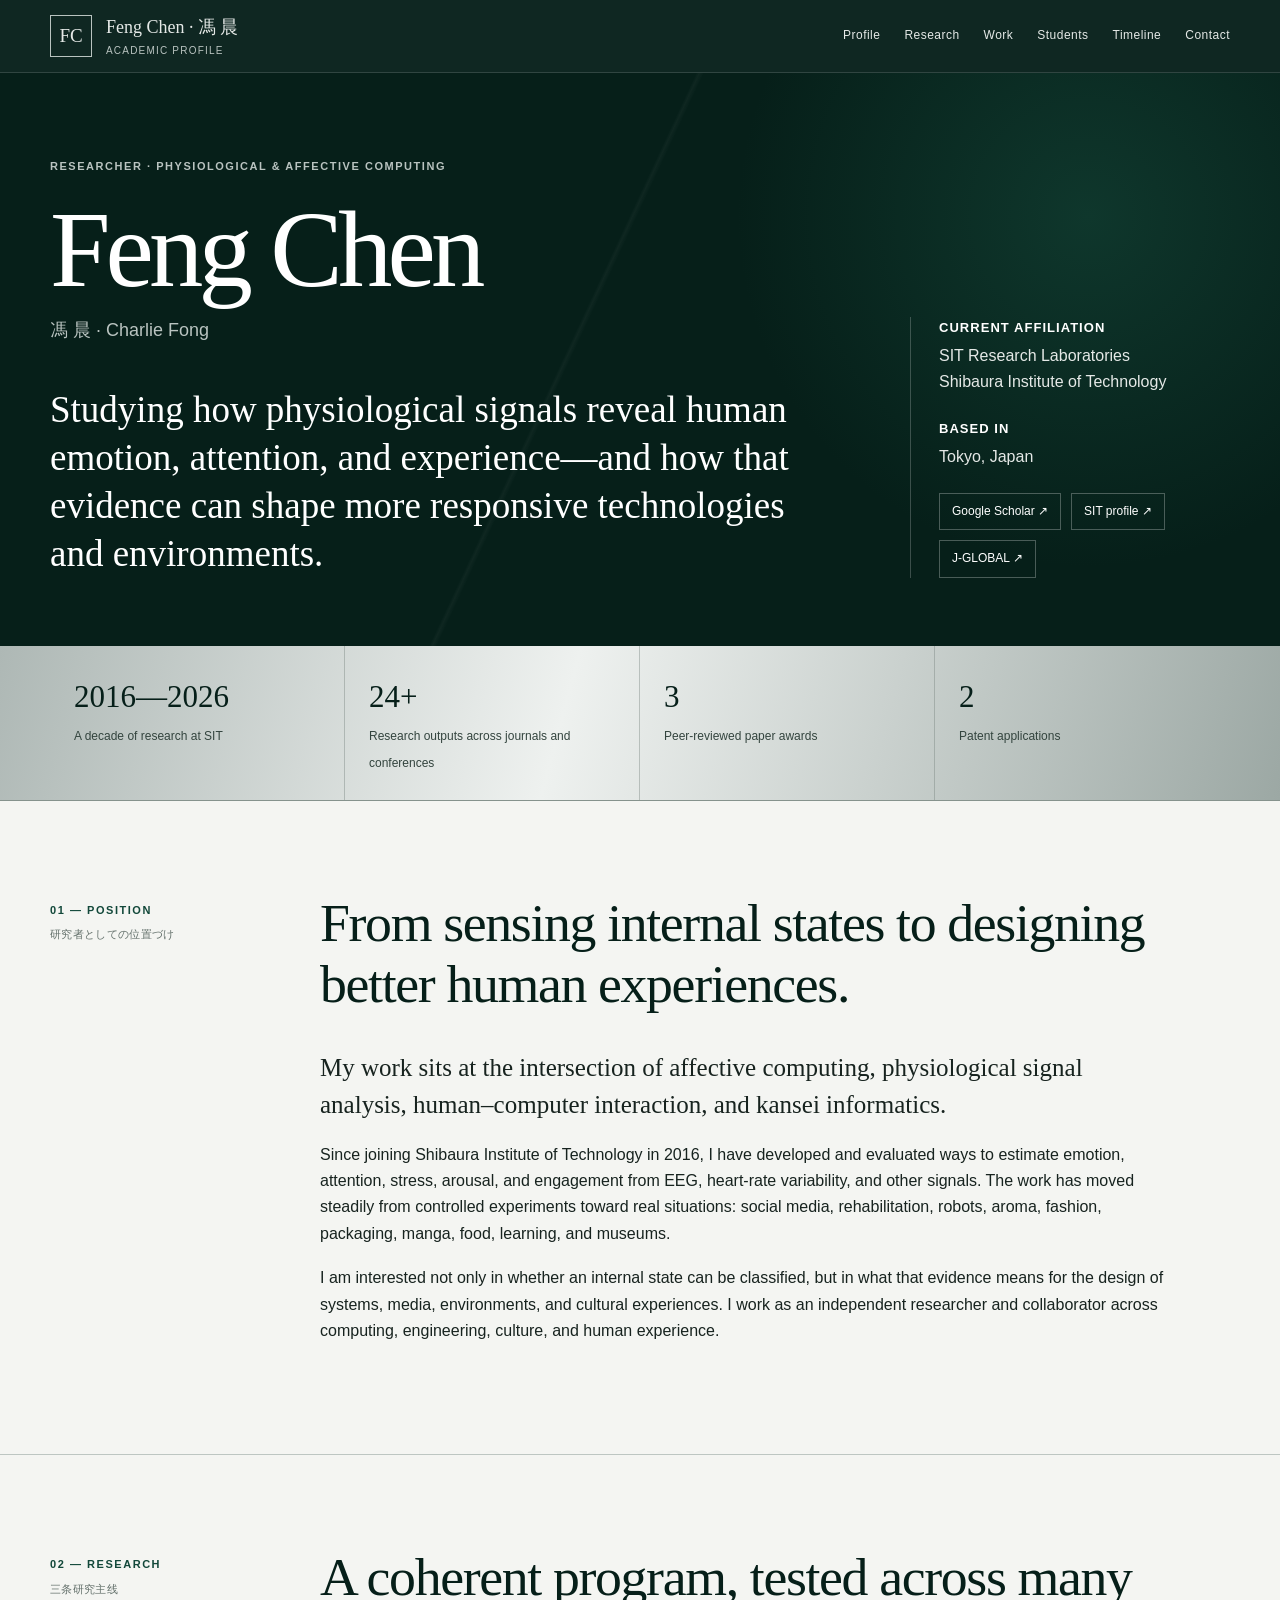
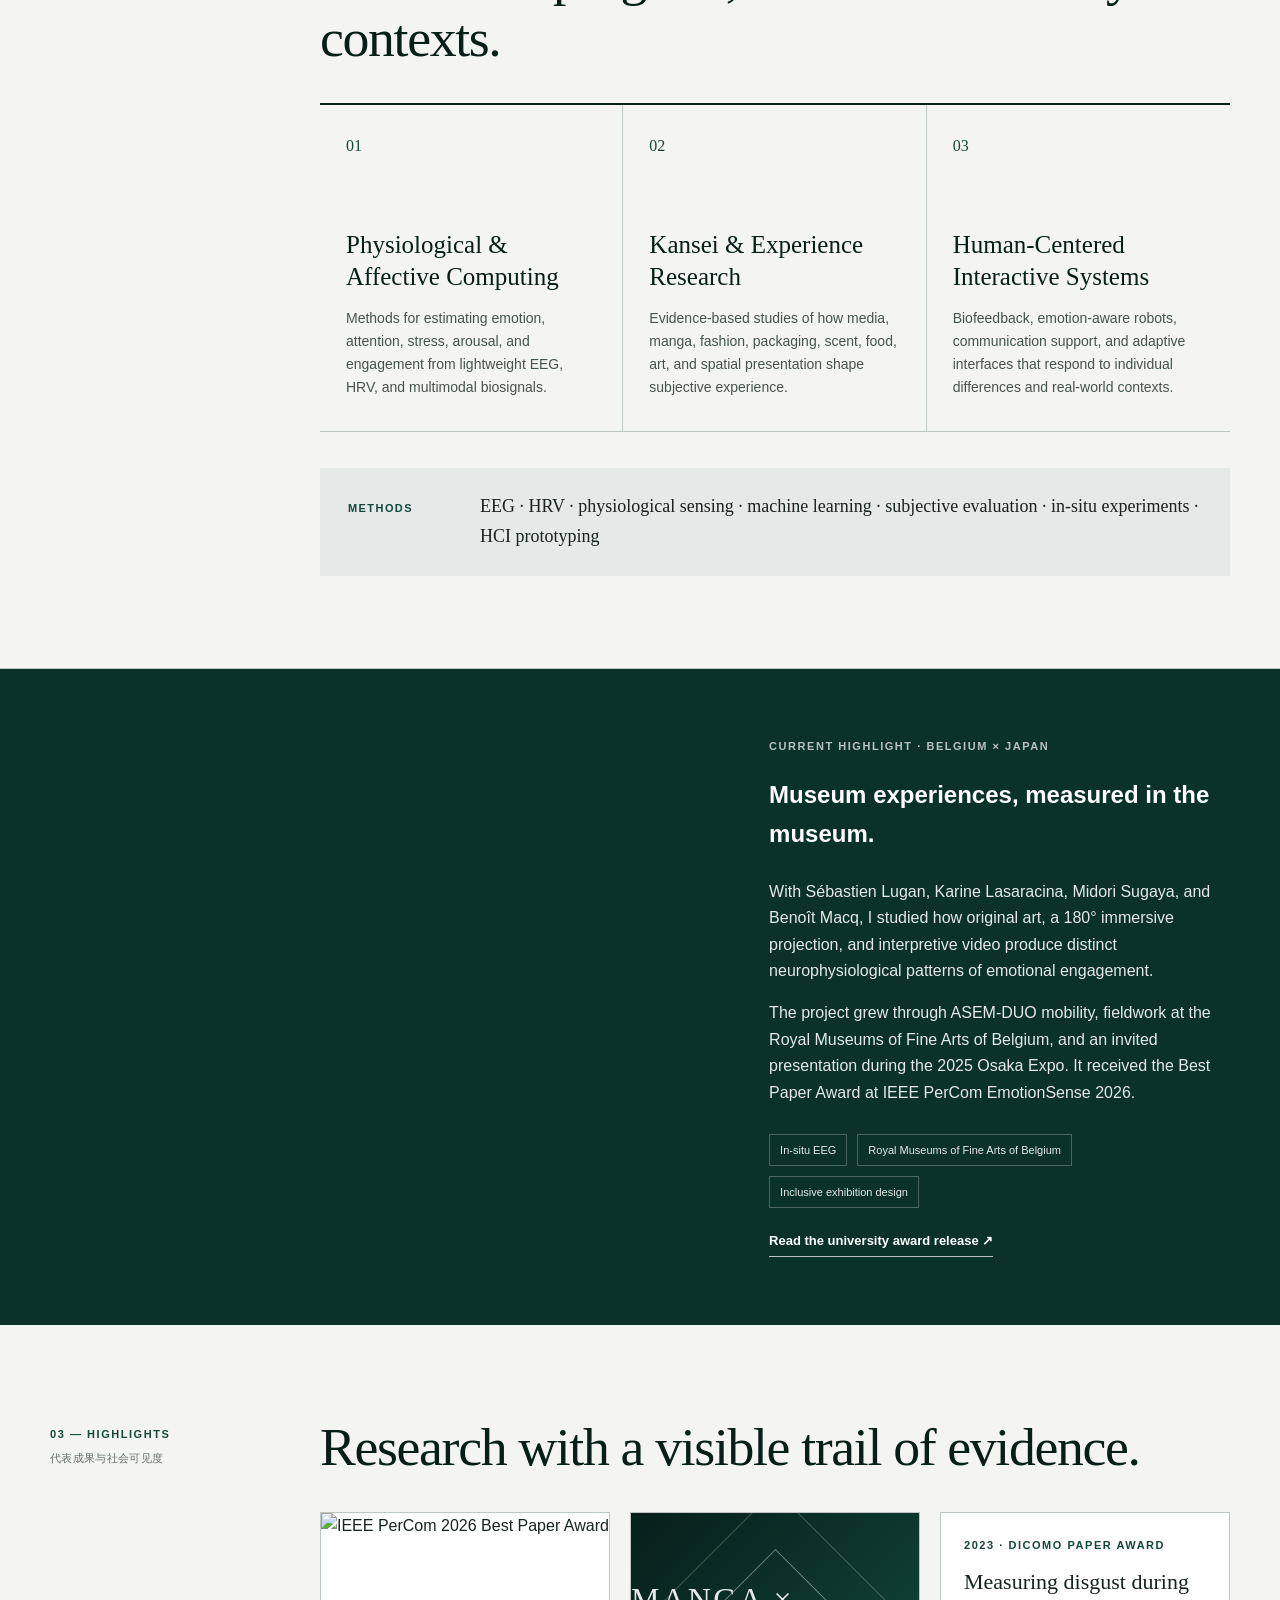
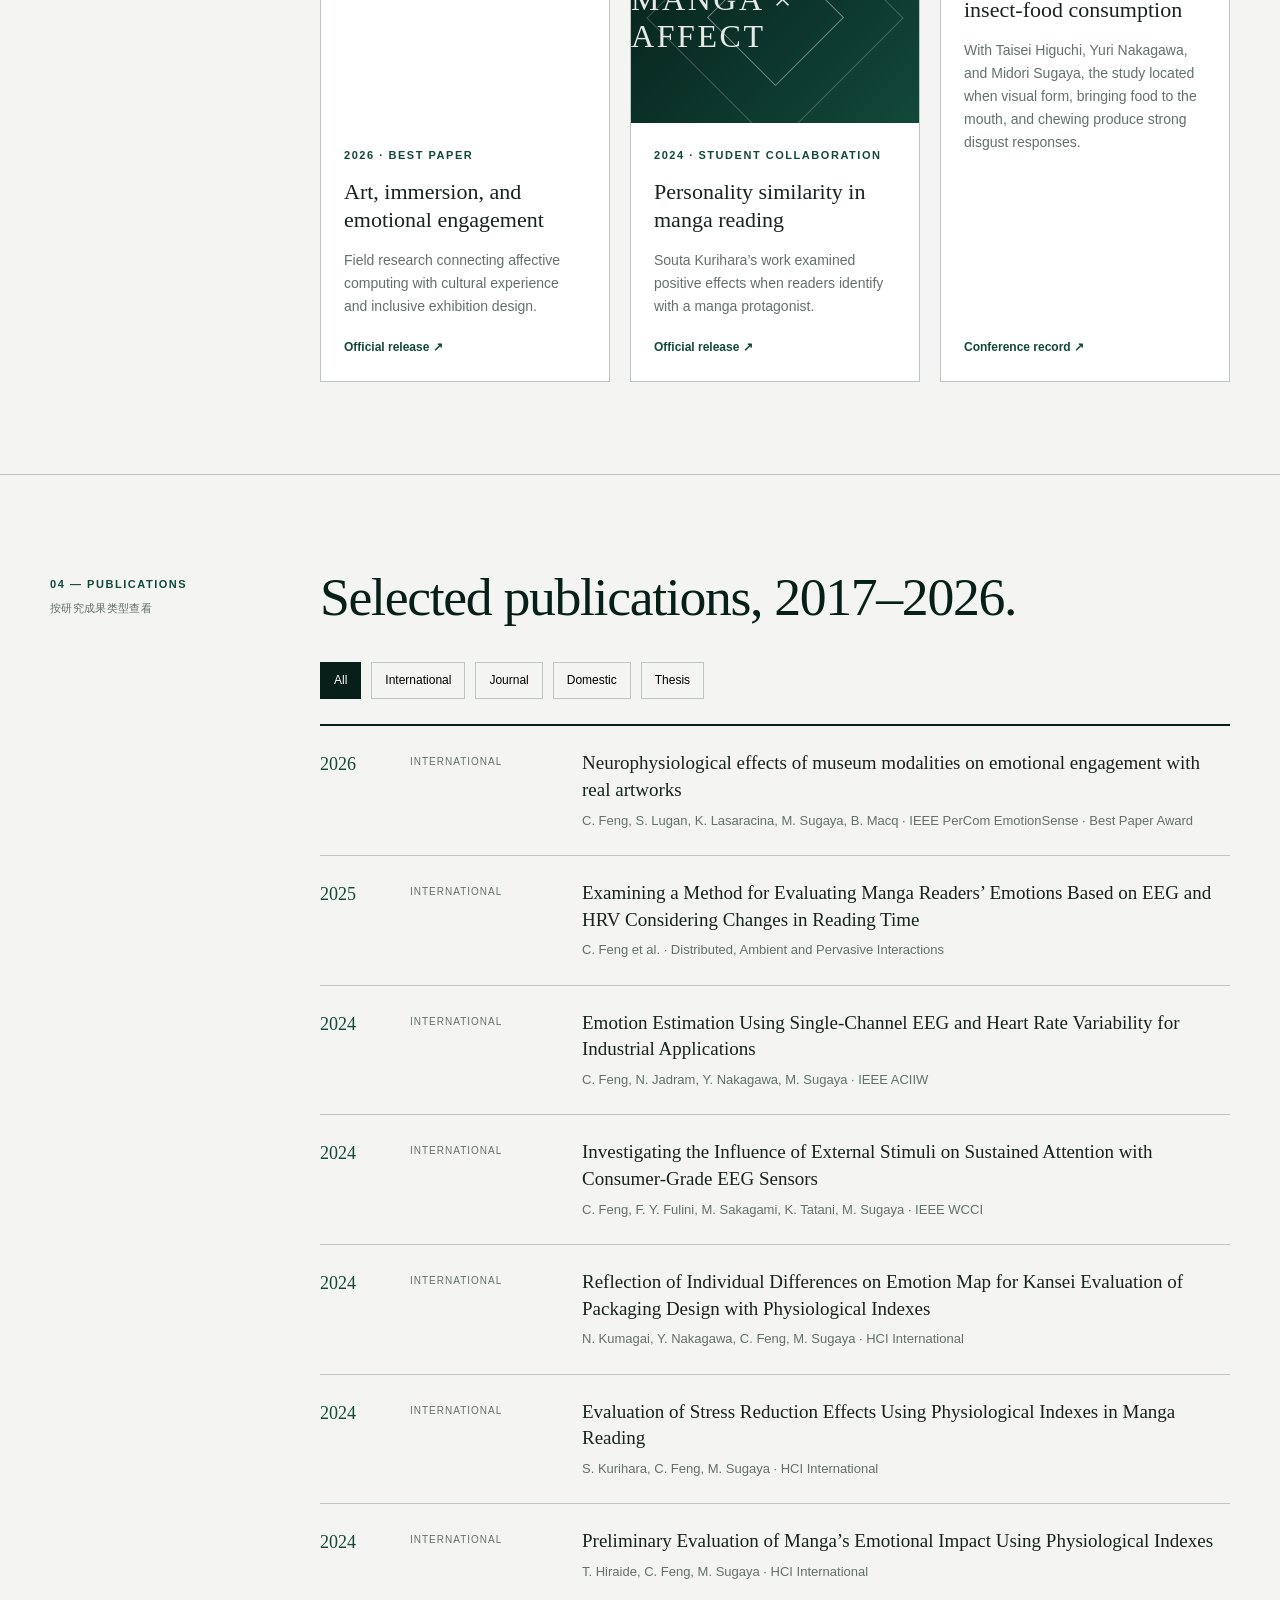
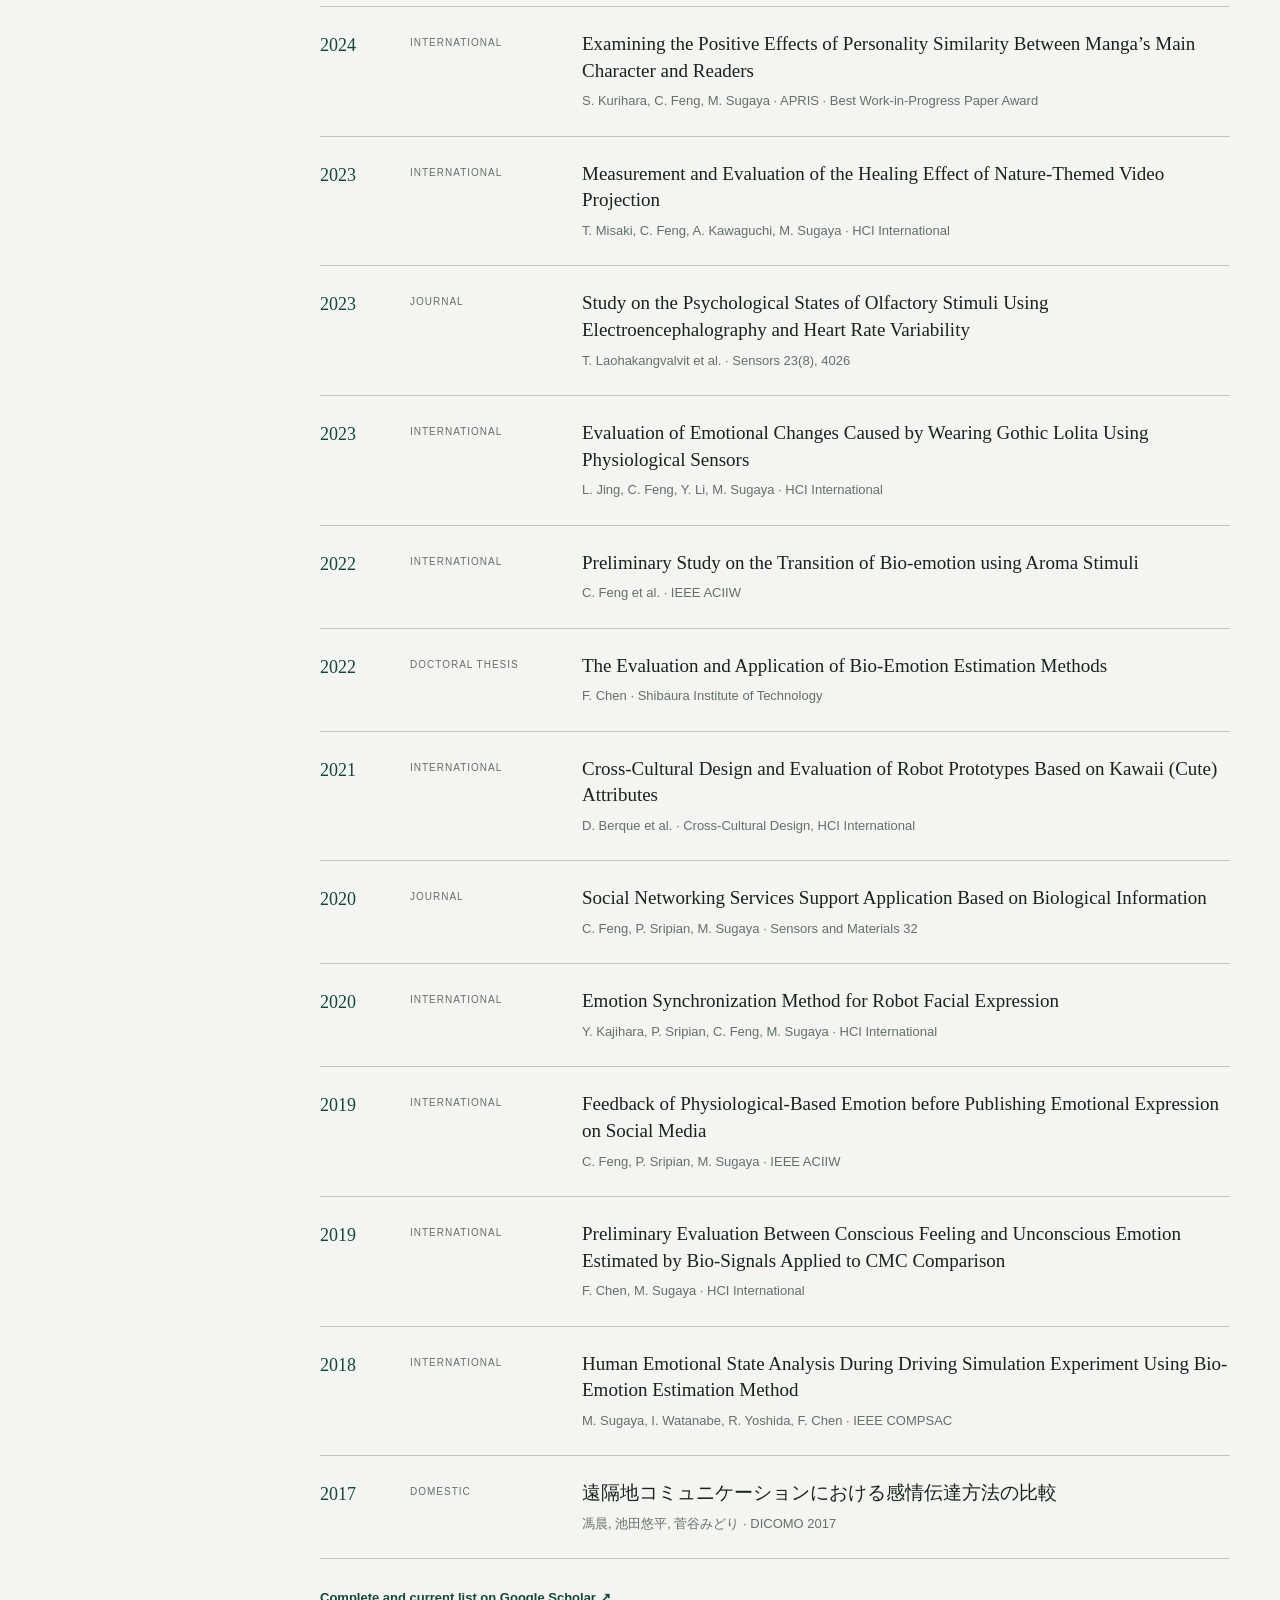
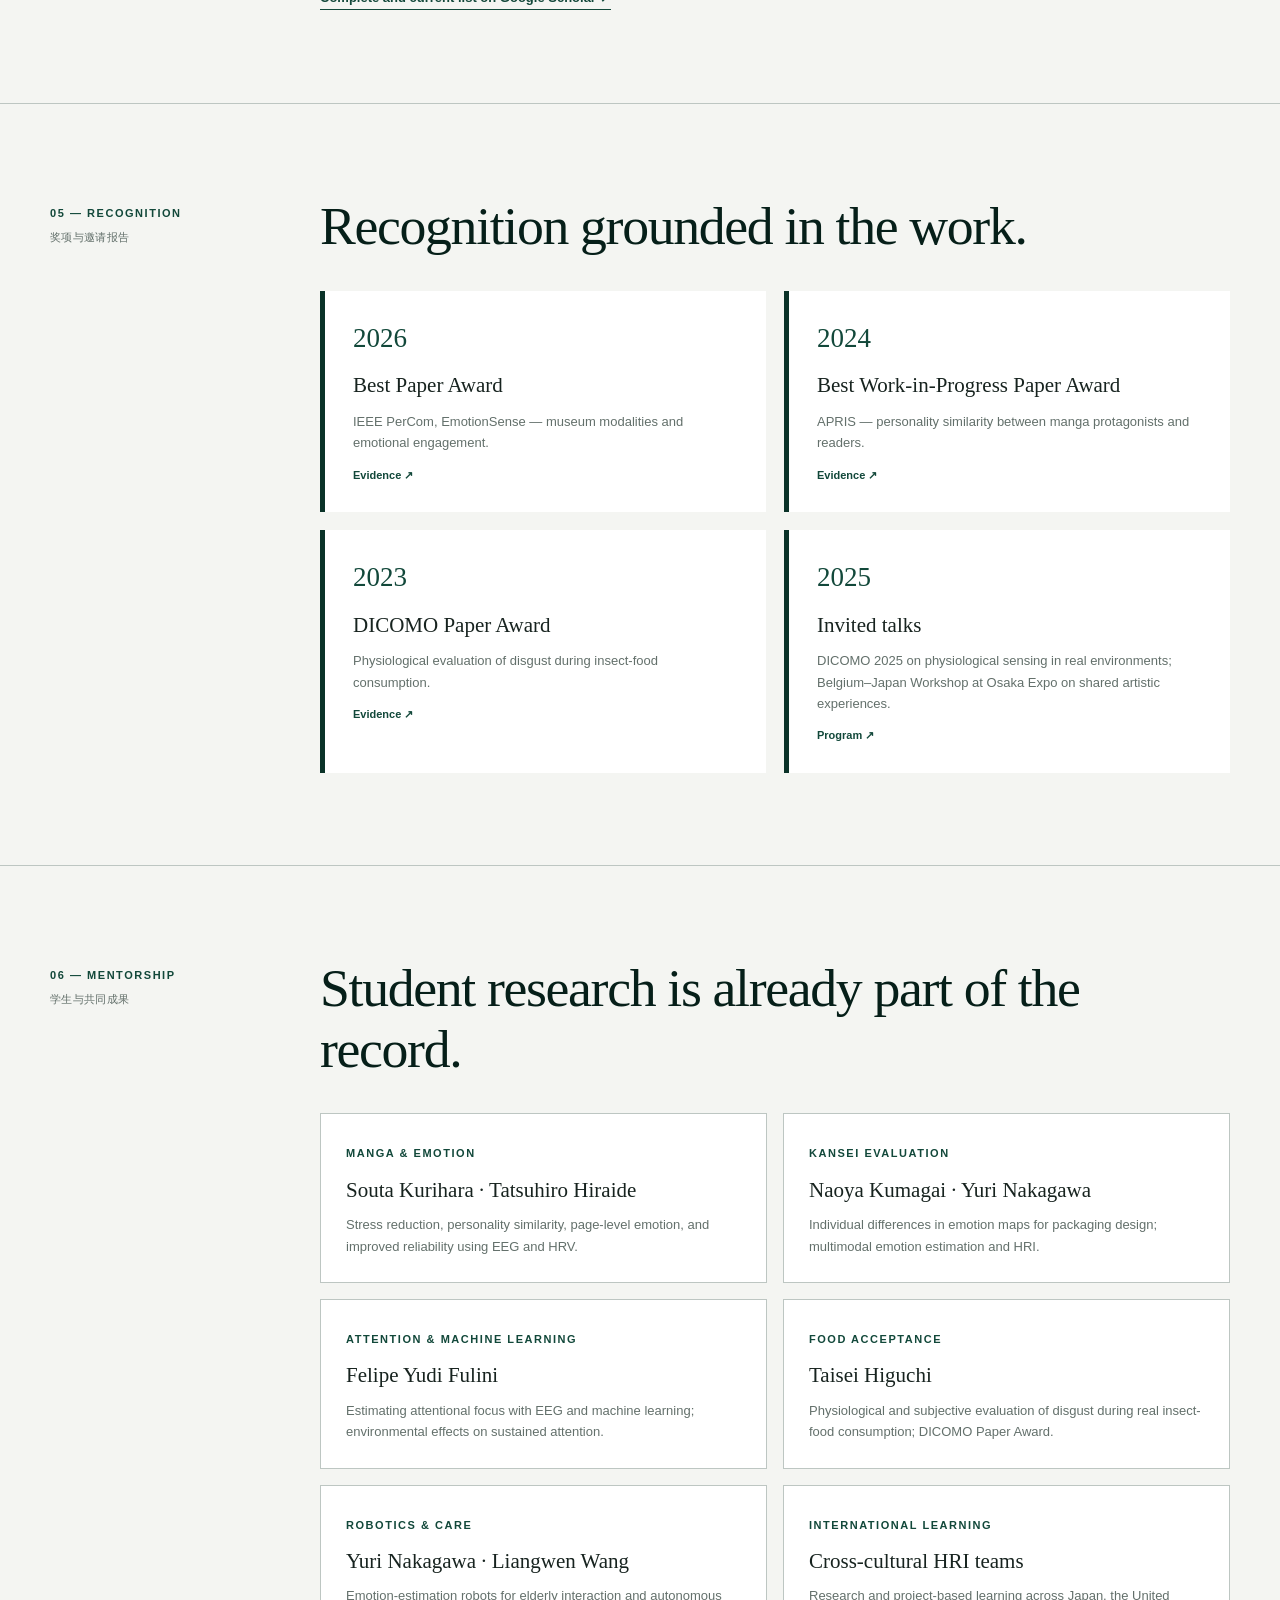
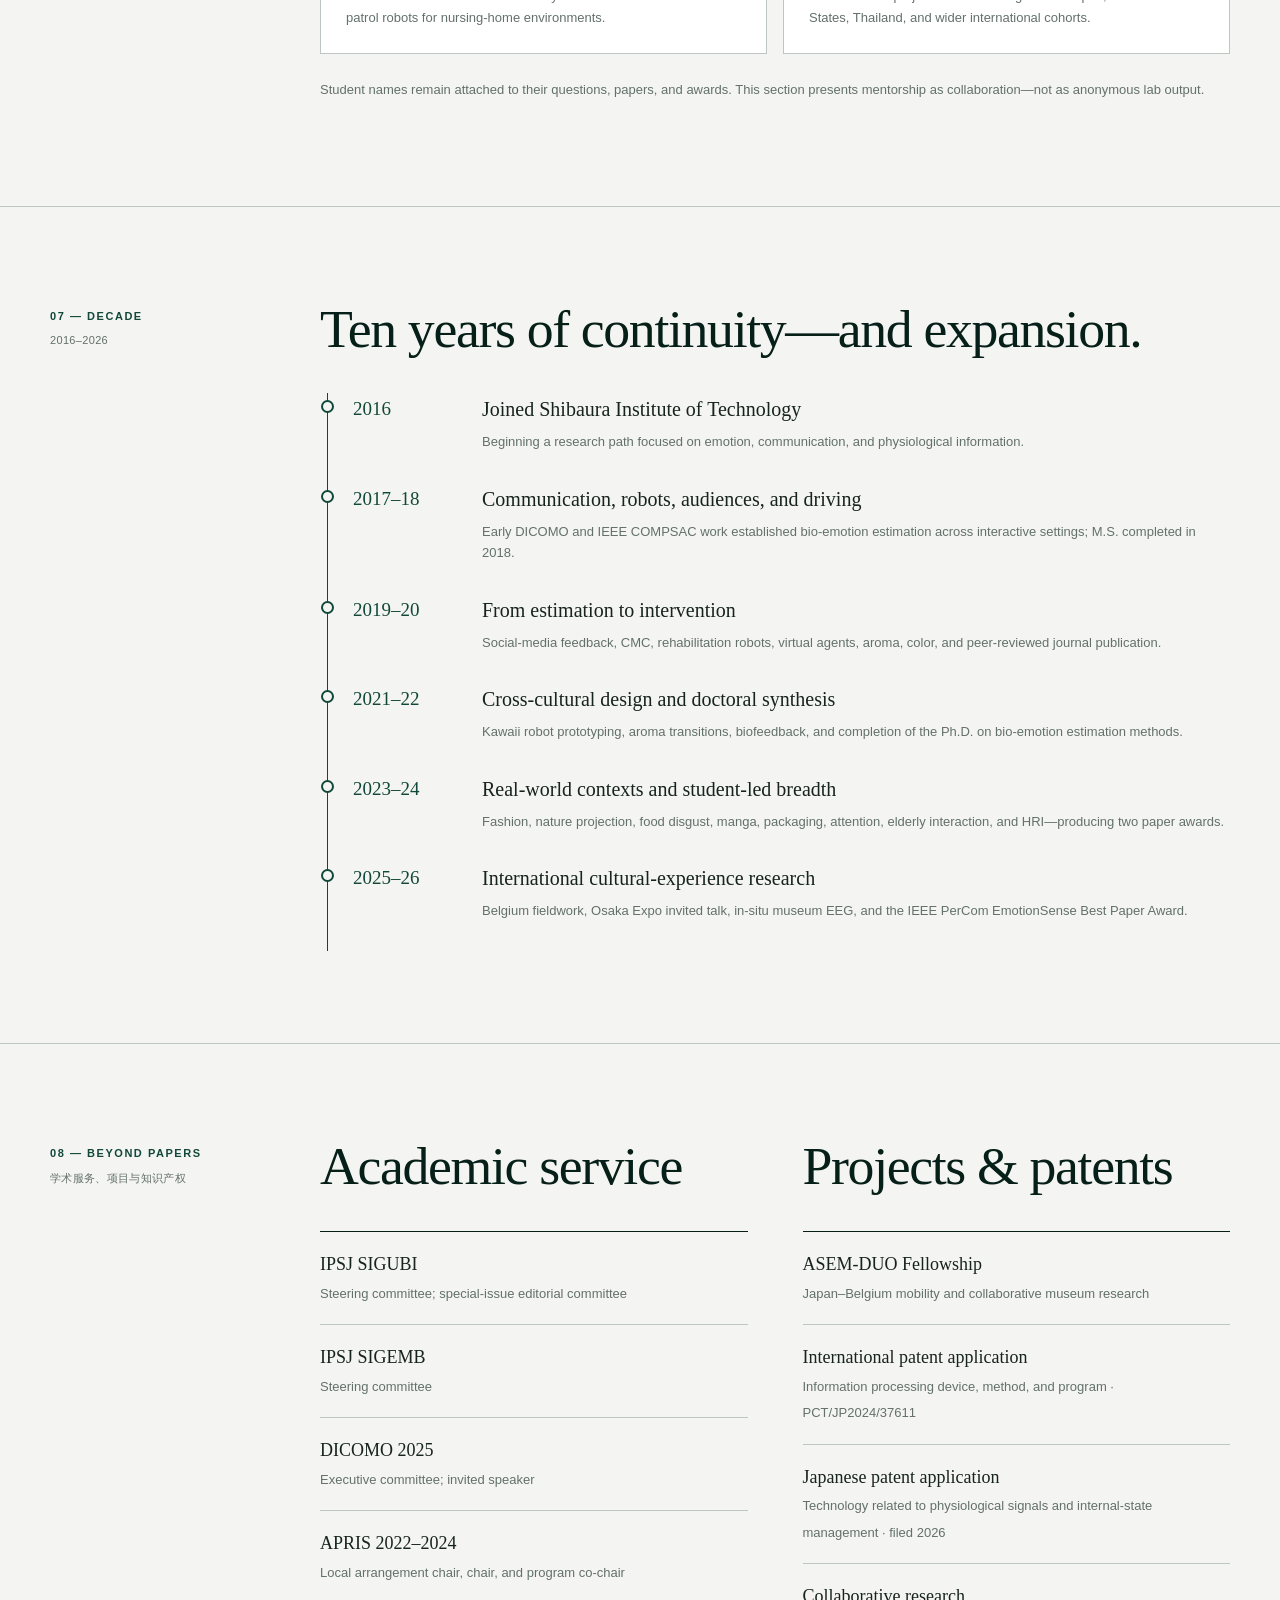
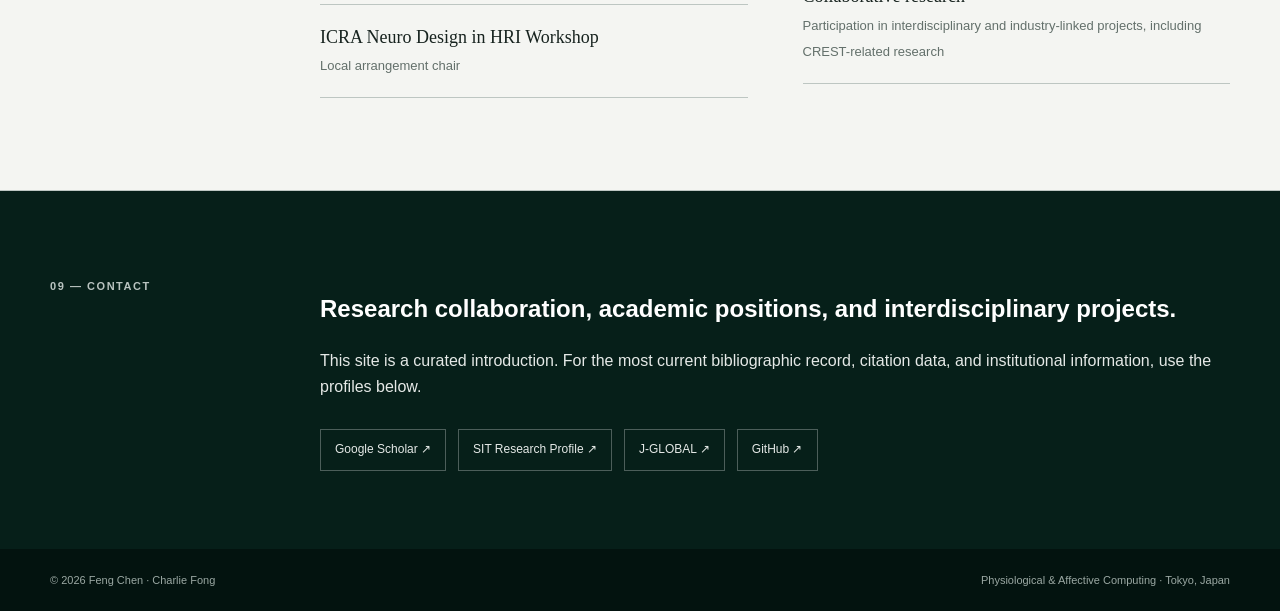
==== index.html @ 84e9d048 "Replace student portrait with research graphic" ====
<!doctype html>
<html lang="en">
<head>
  <meta charset="utf-8">
  <meta name="viewport" content="width=device-width,initial-scale=1">
  <meta name="description" content="Feng Chen (Charlie Fong) is a researcher in affective computing, physiological computing, human–computer interaction, and kansei informatics.">
  <title>Feng Chen — Affective & Physiological Computing Researcher</title>
  <style>
    :root{--forest:#061f19;--green:#0a3228;--green2:#12483a;--silver:#b9c3c0;--silver2:#e5e9e7;--paper:#f4f5f2;--ink:#17231f;--muted:#63706b;--line:#bdc6c2;--white:#fff}
    *{box-sizing:border-box}html{scroll-behavior:smooth}body{margin:0;background:var(--paper);color:var(--ink);font-family:Inter,Arial,"Helvetica Neue",sans-serif;font-size:16px;line-height:1.65}a{color:inherit;text-decoration:none}img{max-width:100%;display:block}.wrap{width:min(1180px,calc(100% - 64px));margin:auto}
    .topbar{position:sticky;top:0;z-index:20;background:rgba(6,31,25,.96);color:var(--silver2);border-bottom:1px solid #ffffff24;backdrop-filter:blur(12px)}.topbar .wrap{height:72px;display:flex;align-items:center;justify-content:space-between}.mark{display:flex;align-items:center;gap:14px}.monogram{width:42px;height:42px;display:grid;place-items:center;border:1px solid var(--silver);font-family:Georgia,serif;font-size:19px}.mark b{font-family:Georgia,serif;font-size:18px;font-weight:400}.mark small{display:block;color:var(--silver);font-size:10px;letter-spacing:.12em;text-transform:uppercase}.topbar nav{display:flex;gap:24px;font-size:12px;letter-spacing:.04em}.topbar nav a{color:var(--silver2)}
    .hero{background:var(--forest);color:white;padding:84px 0 68px;position:relative;overflow:hidden}.hero:after{content:"";position:absolute;inset:0;background:linear-gradient(115deg,transparent 45%,rgba(255,255,255,.035) 45.2%,transparent 45.5%),radial-gradient(circle at 85% 25%,#1c5b4966,transparent 30%);pointer-events:none}.hero-grid{display:grid;grid-template-columns:minmax(0,1fr) 320px;gap:84px;position:relative;z-index:1}.eyebrow,.section-label,.tag,.stat-label{font-size:11px;letter-spacing:.14em;text-transform:uppercase;font-weight:700}.eyebrow{color:var(--silver)}h1{font-family:Georgia,"Times New Roman",serif;font-size:clamp(64px,8.5vw,112px);line-height:.92;margin:25px 0 16px;font-weight:400;letter-spacing:-.045em}.alias{font-size:18px;color:var(--silver);margin:0 0 40px}.position{font-family:Georgia,serif;font-size:clamp(25px,3vw,37px);line-height:1.3;max-width:780px;margin:0}.hero-aside{align-self:end;border-left:1px solid #ffffff36;padding-left:28px}.hero-aside p{margin:0 0 22px;color:var(--silver2)}.hero-aside strong{display:block;color:white;font-size:13px;letter-spacing:.08em;text-transform:uppercase;margin-bottom:5px}.profile-links{display:flex;flex-wrap:wrap;gap:10px}.profile-links a{border:1px solid #ffffff45;padding:8px 12px;font-size:12px}.profile-links a:hover{background:white;color:var(--forest)}
    .metrics{background:linear-gradient(105deg,#aeb8b5,#eef1ef 44%,#9ca8a4);border-bottom:1px solid #85928d}.metrics-grid{display:grid;grid-template-columns:repeat(4,1fr)}.metric{padding:25px 24px;border-right:1px solid #72807b66}.metric:last-child{border:0}.metric b{display:block;font-family:Georgia,serif;font-size:31px;color:var(--forest);font-weight:400}.metric span{font-size:12px;color:#33443e}
    .section{padding:92px 0;border-bottom:1px solid var(--line)}.section-grid{display:grid;grid-template-columns:200px minmax(0,1fr);gap:70px}.section-label{color:var(--green2);padding-top:8px}.section-label span{display:block;color:var(--muted);font-weight:400;margin-top:6px;text-transform:none;letter-spacing:.03em}.section h2{font-family:Georgia,serif;font-size:clamp(35px,4.2vw,54px);line-height:1.13;font-weight:400;letter-spacing:-.025em;margin:0 0 34px;color:var(--forest)}.lead{font-family:Georgia,serif;font-size:25px;line-height:1.5;max-width:850px;margin:0 0 28px}.prose{max-width:850px}.prose p{margin:0 0 18px}
    .programs{display:grid;grid-template-columns:repeat(3,1fr);border-top:2px solid var(--forest)}.program{padding:28px 26px 32px;border-right:1px solid var(--line);border-bottom:1px solid var(--line)}.program:last-child{border-right:0}.program .num{font-family:Georgia,serif;color:var(--green2)}.program h3{font-family:Georgia,serif;font-size:25px;line-height:1.25;font-weight:400;margin:70px 0 15px;color:var(--forest)}.program p{font-size:14px;color:#45534e;margin:0}.methods{margin-top:36px;padding:24px 28px;background:var(--silver2);display:flex;gap:22px;align-items:baseline}.methods b{font-size:11px;letter-spacing:.13em;text-transform:uppercase;color:var(--green2);min-width:110px}.methods span{font-family:Georgia,serif;font-size:18px}
    .feature-grid{display:grid;grid-template-columns:1.25fr 1fr;background:var(--green);color:white}.feature-image{min-height:510px;background:url("https://www.shibaura-it.ac.jp/assets/FENG-CHEN-s.jpg") center/cover no-repeat;position:relative}.feature-image:after{content:"";position:absolute;inset:0;background:linear-gradient(90deg,transparent 55%,rgba(10,50,40,.58))}.feature-copy{padding:68px 58px}.feature-copy .tag{color:var(--silver)}.feature-copy h2{color:white;margin:20px 0 25px}.feature-copy p{color:var(--silver2)}.award{display:inline-block;margin-top:22px;color:white;border-bottom:1px solid var(--silver);padding-bottom:4px;font-weight:700;font-size:13px}.evidence{display:flex;gap:10px;flex-wrap:wrap;margin-top:28px}.evidence span{border:1px solid #ffffff42;padding:6px 10px;font-size:11px;color:var(--silver2)}
    .highlights{display:grid;grid-template-columns:repeat(3,1fr);gap:20px}.highlight{background:white;border:1px solid var(--line);display:flex;flex-direction:column}.highlight img,.highlight-visual{width:100%;height:210px;object-fit:cover}.highlight-visual{display:grid;place-items:center;background:linear-gradient(135deg,var(--forest),var(--green2));color:var(--silver2);font:32px Georgia,serif;letter-spacing:.08em;position:relative;overflow:hidden}.highlight-visual:before,.highlight-visual:after{content:"";position:absolute;width:180px;height:180px;border:1px solid #ffffff38;transform:rotate(45deg)}.highlight-visual:after{width:95px;height:95px;border-color:#ffffff6b}.highlight-visual span{position:relative;z-index:1}.highlight-body{padding:23px;display:flex;flex-direction:column;flex:1}.highlight .tag{color:var(--green2)}.highlight h3{font-family:Georgia,serif;font-size:22px;line-height:1.3;font-weight:400;margin:14px 0}.highlight p{font-size:14px;color:var(--muted);margin:0 0 20px}.highlight a{margin-top:auto;font-size:12px;font-weight:700;color:var(--green2)}
    .pub-controls{display:flex;gap:10px;flex-wrap:wrap;margin-bottom:25px}.pub-controls button{font:inherit;font-size:12px;border:1px solid var(--line);background:transparent;padding:8px 13px;cursor:pointer}.pub-controls button.active,.pub-controls button:hover{background:var(--forest);color:white;border-color:var(--forest)}.publications{border-top:2px solid var(--forest)}.publication{display:grid;grid-template-columns:68px 150px 1fr;gap:22px;padding:24px 0;border-bottom:1px solid var(--line)}.publication[hidden]{display:none}.publication time{font-family:Georgia,serif;font-size:18px;color:var(--green2)}.pub-type{font-size:10px;letter-spacing:.1em;text-transform:uppercase;color:var(--muted);padding-top:4px}.publication strong{display:block;font-family:Georgia,serif;font-size:19px;line-height:1.4;font-weight:400}.publication small{display:block;color:var(--muted);font-size:13px;margin-top:6px}.more-link{display:inline-block;margin-top:28px;border-bottom:1px solid var(--green2);font-size:13px;font-weight:700;color:var(--green2)}
    .awards{display:grid;grid-template-columns:1fr 1fr;gap:18px}.award-card{background:white;border-left:5px solid var(--green);padding:25px 28px}.award-card time{font-family:Georgia,serif;font-size:27px;color:var(--green2)}.award-card h3{font-family:Georgia,serif;font-size:21px;font-weight:400;margin:8px 0}.award-card p{font-size:13px;color:var(--muted);margin:0}.award-card a{display:inline-block;margin-top:12px;font-size:11px;font-weight:700;color:var(--green2)}
    .students{display:grid;grid-template-columns:repeat(2,1fr);gap:16px}.student{padding:25px;border:1px solid var(--line);background:white}.student .tag{color:var(--green2)}.student h3{font-family:Georgia,serif;font-size:21px;font-weight:400;line-height:1.35;margin:10px 0}.student p{font-size:13px;color:var(--muted);margin:0}.credit-note{margin-top:25px;font-size:13px;color:var(--muted)}
    .timeline{border-left:1px solid var(--green2);margin-left:7px}.event{display:grid;grid-template-columns:105px 1fr;gap:24px;padding:0 0 30px 25px;position:relative}.event:before{content:"";position:absolute;width:9px;height:9px;background:var(--paper);border:2px solid var(--green2);border-radius:50%;left:-7px;top:7px}.event time{font-family:Georgia,serif;font-size:19px;color:var(--green2)}.event h3{font-family:Georgia,serif;font-size:20px;font-weight:400;margin:0 0 5px}.event p{margin:0;color:var(--muted);font-size:13px}
    .two-col{display:grid;grid-template-columns:1fr 1fr;gap:55px}.plain-list{border-top:1px solid var(--forest)}.plain-list div{padding:18px 0;border-bottom:1px solid var(--line)}.plain-list b{display:block;font-family:Georgia,serif;font-size:18px;font-weight:400}.plain-list span{font-size:13px;color:var(--muted)}
    .contact{background:var(--forest);color:var(--silver2);padding:78px 0}.contact-grid{display:grid;grid-template-columns:200px 1fr;gap:70px}.contact .section-label{color:var(--silver)}.contact h2{color:white}.contact-links{display:flex;gap:12px;flex-wrap:wrap;margin-top:28px}.contact-links a{border:1px solid #ffffff48;padding:10px 14px;font-size:12px}.contact-links a:hover{background:white;color:var(--forest)}footer{background:#03130f;color:#9ba8a3;padding:22px 0;font-size:11px}.footer-row{display:flex;justify-content:space-between}
    @media(max-width:900px){.topbar nav a:nth-child(n+4){display:none}.hero-grid,.section-grid,.contact-grid,.feature-grid{grid-template-columns:1fr;gap:42px}.hero-aside{border-left:0;border-top:1px solid #ffffff36;padding:22px 0 0}.metrics-grid{grid-template-columns:1fr 1fr}.metric:nth-child(2){border-right:0}.programs,.highlights{grid-template-columns:1fr}.program{border-right:0}.feature-image{min-height:420px}.feature-copy{padding:50px 36px}.section-label{padding:0}}@media(max-width:620px){.wrap{width:calc(100% - 36px)}.topbar nav{gap:15px}.topbar nav a:nth-child(n+3){display:none}.hero{padding:58px 0}.hero h1{font-size:56px}.position{font-size:24px}.section{padding:65px 0}.metrics-grid,.awards,.students,.two-col{grid-template-columns:1fr}.metric{border-right:0}.methods{display:block}.methods b{display:block;margin-bottom:8px}.publication{grid-template-columns:48px 1fr;gap:12px}.pub-type{grid-column:2;grid-row:1}.publication>div{grid-column:2}.event{grid-template-columns:70px 1fr;gap:14px}.footer-row{display:block}.footer-row span{display:block;margin-top:5px}}
  </style>
</head>
<body>
  <header class="topbar"><div class="wrap"><a class="mark" href="#top"><span class="monogram">FC</span><span><b>Feng Chen · 馮 晨</b><small>Academic profile</small></span></a><nav><a href="#profile">Profile</a><a href="#research">Research</a><a href="#work">Work</a><a href="#students">Students</a><a href="#timeline">Timeline</a><a href="#contact">Contact</a></nav></div></header>
  <main id="top">
    <section class="hero"><div class="wrap hero-grid"><div><div class="eyebrow">Researcher · Physiological & Affective Computing</div><h1>Feng Chen</h1><p class="alias">馮 晨 · Charlie Fong</p><p class="position">Studying how physiological signals reveal human emotion, attention, and experience—and how that evidence can shape more responsive technologies and environments.</p></div><aside class="hero-aside"><p><strong>Current affiliation</strong>SIT Research Laboratories<br>Shibaura Institute of Technology</p><p><strong>Based in</strong>Tokyo, Japan</p><div class="profile-links"><a href="https://scholar.google.co.jp/citations?user=FS129GcAAAAJ">Google Scholar ↗</a><a href="https://shibaura.elsevierpure.com/ja/persons/chen-feng">SIT profile ↗</a><a href="https://jglobal.jst.go.jp/en/detail?JGLOBAL_ID=202301010060963782">J-GLOBAL ↗</a></div></aside></div></section>
    <section class="metrics"><div class="wrap metrics-grid"><div class="metric"><b>2016—2026</b><span>A decade of research at SIT</span></div><div class="metric"><b>24+</b><span>Research outputs across journals and conferences</span></div><div class="metric"><b>3</b><span>Peer-reviewed paper awards</span></div><div class="metric"><b>2</b><span>Patent applications</span></div></div></section>

    <section class="section" id="profile"><div class="wrap section-grid"><div class="section-label">01 — Position<span>研究者としての位置づけ</span></div><div class="prose"><h2>From sensing internal states to designing better human experiences.</h2><p class="lead">My work sits at the intersection of affective computing, physiological signal analysis, human–computer interaction, and kansei informatics.</p><p>Since joining Shibaura Institute of Technology in 2016, I have developed and evaluated ways to estimate emotion, attention, stress, arousal, and engagement from EEG, heart-rate variability, and other signals. The work has moved steadily from controlled experiments toward real situations: social media, rehabilitation, robots, aroma, fashion, packaging, manga, food, learning, and museums.</p><p>I am interested not only in whether an internal state can be classified, but in what that evidence means for the design of systems, media, environments, and cultural experiences. I work as an independent researcher and collaborator across computing, engineering, culture, and human experience.</p></div></div></section>

    <section class="section" id="research"><div class="wrap section-grid"><div class="section-label">02 — Research<span>三条研究主线</span></div><div><h2>A coherent program, tested across many contexts.</h2><div class="programs"><article class="program"><span class="num">01</span><h3>Physiological & Affective Computing</h3><p>Methods for estimating emotion, attention, stress, arousal, and engagement from lightweight EEG, HRV, and multimodal biosignals.</p></article><article class="program"><span class="num">02</span><h3>Kansei & Experience Research</h3><p>Evidence-based studies of how media, manga, fashion, packaging, scent, food, art, and spatial presentation shape subjective experience.</p></article><article class="program"><span class="num">03</span><h3>Human-Centered Interactive Systems</h3><p>Biofeedback, emotion-aware robots, communication support, and adaptive interfaces that respond to individual differences and real-world contexts.</p></article></div><div class="methods"><b>Methods</b><span>EEG · HRV · physiological sensing · machine learning · subjective evaluation · in-situ experiments · HCI prototyping</span></div></div></div></section>

    <section class="feature-grid"><div class="feature-image" role="img" aria-label="Feng Chen presenting museum experience research"></div><div class="feature-copy"><div class="tag">Current highlight · Belgium × Japan</div><h2>Museum experiences, measured in the museum.</h2><p>With Sébastien Lugan, Karine Lasaracina, Midori Sugaya, and Benoît Macq, I studied how original art, a 180° immersive projection, and interpretive video produce distinct neurophysiological patterns of emotional engagement.</p><p>The project grew through ASEM-DUO mobility, fieldwork at the Royal Museums of Fine Arts of Belgium, and an invited presentation during the 2025 Osaka Expo. It received the Best Paper Award at IEEE PerCom EmotionSense 2026.</p><div class="evidence"><span>In-situ EEG</span><span>Royal Museums of Fine Arts of Belgium</span><span>Inclusive exhibition design</span></div><a class="award" href="https://www.shibaura-it.ac.jp/headline/award/20260526_7070_238.html">Read the university award release ↗</a></div></section>

    <section class="section" id="work"><div class="wrap section-grid"><div class="section-label">03 — Highlights<span>代表成果与社会可见度</span></div><div><h2>Research with a visible trail of evidence.</h2><div class="highlights"><article class="highlight"><img src="https://www.shibaura-it.ac.jp/assets/FENG-CHEN-s.jpg" alt="IEEE PerCom 2026 Best Paper Award"><div class="highlight-body"><span class="tag">2026 · Best Paper</span><h3>Art, immersion, and emotional engagement</h3><p>Field research connecting affective computing with cultural experience and inclusive exhibition design.</p><a href="https://www.shibaura-it.ac.jp/headline/award/20260526_7070_238.html">Official release ↗</a></div></article><article class="highlight"><div class="highlight-visual" aria-hidden="true"><span>MANGA × AFFECT</span></div><div class="highlight-body"><span class="tag">2024 · Student collaboration</span><h3>Personality similarity in manga reading</h3><p>Souta Kurihara’s work examined positive effects when readers identify with a manga protagonist.</p><a href="https://www.shibaura-it.ac.jp/headline/award/20250107_7070_004.html">Official release ↗</a></div></article><article class="highlight"><div class="highlight-body"><span class="tag">2023 · DICOMO Paper Award</span><h3>Measuring disgust during insect-food consumption</h3><p>With Taisei Higuchi, Yuri Nakagawa, and Midori Sugaya, the study located when visual form, bringing food to the mouth, and chewing produce strong disgust responses.</p><a href="https://tsys.jp/dicomo/2023/program/program_abst.html">Conference record ↗</a></div></article></div></div></div></section>

    <section class="section" id="publications"><div class="wrap section-grid"><div class="section-label">04 — Publications<span>按研究成果类型查看</span></div><div><h2>Selected publications, 2017–2026.</h2><div class="pub-controls" aria-label="Publication filters"><button class="active" data-filter="all">All</button><button data-filter="international">International</button><button data-filter="journal">Journal</button><button data-filter="domestic">Domestic</button><button data-filter="thesis">Thesis</button></div><div class="publications">
      <article class="publication" data-type="international"><time>2026</time><span class="pub-type">International</span><div><strong>Neurophysiological effects of museum modalities on emotional engagement with real artworks</strong><small>C. Feng, S. Lugan, K. Lasaracina, M. Sugaya, B. Macq · IEEE PerCom EmotionSense · Best Paper Award</small></div></article>
      <article class="publication" data-type="international"><time>2025</time><span class="pub-type">International</span><div><strong>Examining a Method for Evaluating Manga Readers’ Emotions Based on EEG and HRV Considering Changes in Reading Time</strong><small>C. Feng et al. · Distributed, Ambient and Pervasive Interactions</small></div></article>
      <article class="publication" data-type="international"><time>2024</time><span class="pub-type">International</span><div><strong>Emotion Estimation Using Single-Channel EEG and Heart Rate Variability for Industrial Applications</strong><small>C. Feng, N. Jadram, Y. Nakagawa, M. Sugaya · IEEE ACIIW</small></div></article>
      <article class="publication" data-type="international"><time>2024</time><span class="pub-type">International</span><div><strong>Investigating the Influence of External Stimuli on Sustained Attention with Consumer-Grade EEG Sensors</strong><small>C. Feng, F. Y. Fulini, M. Sakagami, K. Tatani, M. Sugaya · IEEE WCCI</small></div></article>
      <article class="publication" data-type="international"><time>2024</time><span class="pub-type">International</span><div><strong>Reflection of Individual Differences on Emotion Map for Kansei Evaluation of Packaging Design with Physiological Indexes</strong><small>N. Kumagai, Y. Nakagawa, C. Feng, M. Sugaya · HCI International</small></div></article>
      <article class="publication" data-type="international"><time>2024</time><span class="pub-type">International</span><div><strong>Evaluation of Stress Reduction Effects Using Physiological Indexes in Manga Reading</strong><small>S. Kurihara, C. Feng, M. Sugaya · HCI International</small></div></article>
      <article class="publication" data-type="international"><time>2024</time><span class="pub-type">International</span><div><strong>Preliminary Evaluation of Manga’s Emotional Impact Using Physiological Indexes</strong><small>T. Hiraide, C. Feng, M. Sugaya · HCI International</small></div></article>
      <article class="publication" data-type="international"><time>2024</time><span class="pub-type">International</span><div><strong>Examining the Positive Effects of Personality Similarity Between Manga’s Main Character and Readers</strong><small>S. Kurihara, C. Feng, M. Sugaya · APRIS · Best Work-in-Progress Paper Award</small></div></article>
      <article class="publication" data-type="international"><time>2023</time><span class="pub-type">International</span><div><strong>Measurement and Evaluation of the Healing Effect of Nature-Themed Video Projection</strong><small>T. Misaki, C. Feng, A. Kawaguchi, M. Sugaya · HCI International</small></div></article>
      <article class="publication" data-type="journal"><time>2023</time><span class="pub-type">Journal</span><div><strong>Study on the Psychological States of Olfactory Stimuli Using Electroencephalography and Heart Rate Variability</strong><small>T. Laohakangvalvit et al. · Sensors 23(8), 4026</small></div></article>
      <article class="publication" data-type="international"><time>2023</time><span class="pub-type">International</span><div><strong>Evaluation of Emotional Changes Caused by Wearing Gothic Lolita Using Physiological Sensors</strong><small>L. Jing, C. Feng, Y. Li, M. Sugaya · HCI International</small></div></article>
      <article class="publication" data-type="international"><time>2022</time><span class="pub-type">International</span><div><strong>Preliminary Study on the Transition of Bio-emotion using Aroma Stimuli</strong><small>C. Feng et al. · IEEE ACIIW</small></div></article>
      <article class="publication" data-type="thesis"><time>2022</time><span class="pub-type">Doctoral thesis</span><div><strong>The Evaluation and Application of Bio-Emotion Estimation Methods</strong><small>F. Chen · Shibaura Institute of Technology</small></div></article>
      <article class="publication" data-type="international"><time>2021</time><span class="pub-type">International</span><div><strong>Cross-Cultural Design and Evaluation of Robot Prototypes Based on Kawaii (Cute) Attributes</strong><small>D. Berque et al. · Cross-Cultural Design, HCI International</small></div></article>
      <article class="publication" data-type="journal"><time>2020</time><span class="pub-type">Journal</span><div><strong>Social Networking Services Support Application Based on Biological Information</strong><small>C. Feng, P. Sripian, M. Sugaya · Sensors and Materials 32</small></div></article>
      <article class="publication" data-type="international"><time>2020</time><span class="pub-type">International</span><div><strong>Emotion Synchronization Method for Robot Facial Expression</strong><small>Y. Kajihara, P. Sripian, C. Feng, M. Sugaya · HCI International</small></div></article>
      <article class="publication" data-type="international"><time>2019</time><span class="pub-type">International</span><div><strong>Feedback of Physiological-Based Emotion before Publishing Emotional Expression on Social Media</strong><small>C. Feng, P. Sripian, M. Sugaya · IEEE ACIIW</small></div></article>
      <article class="publication" data-type="international"><time>2019</time><span class="pub-type">International</span><div><strong>Preliminary Evaluation Between Conscious Feeling and Unconscious Emotion Estimated by Bio-Signals Applied to CMC Comparison</strong><small>F. Chen, M. Sugaya · HCI International</small></div></article>
      <article class="publication" data-type="international"><time>2018</time><span class="pub-type">International</span><div><strong>Human Emotional State Analysis During Driving Simulation Experiment Using Bio-Emotion Estimation Method</strong><small>M. Sugaya, I. Watanabe, R. Yoshida, F. Chen · IEEE COMPSAC</small></div></article>
      <article class="publication" data-type="domestic"><time>2017</time><span class="pub-type">Domestic</span><div><strong>遠隔地コミュニケーションにおける感情伝達方法の比較</strong><small>馮晨, 池田悠平, 菅谷みどり · DICOMO 2017</small></div></article>
    </div><a class="more-link" href="https://scholar.google.co.jp/citations?user=FS129GcAAAAJ">Complete and current list on Google Scholar ↗</a></div></div></section>

    <section class="section"><div class="wrap section-grid"><div class="section-label">05 — Recognition<span>奖项与邀请报告</span></div><div><h2>Recognition grounded in the work.</h2><div class="awards"><article class="award-card"><time>2026</time><h3>Best Paper Award</h3><p>IEEE PerCom, EmotionSense — museum modalities and emotional engagement.</p><a href="https://www.shibaura-it.ac.jp/headline/award/20260526_7070_238.html">Evidence ↗</a></article><article class="award-card"><time>2024</time><h3>Best Work-in-Progress Paper Award</h3><p>APRIS — personality similarity between manga protagonists and readers.</p><a href="https://www.sigemb.jp/APRIS/2024/2024/11/07/awards/">Evidence ↗</a></article><article class="award-card"><time>2023</time><h3>DICOMO Paper Award</h3><p>Physiological evaluation of disgust during insect-food consumption.</p><a href="https://tsys.jp/dicomo/2023/program/program_abst.html">Evidence ↗</a></article><article class="award-card"><time>2025</time><h3>Invited talks</h3><p>DICOMO 2025 on physiological sensing in real environments; Belgium–Japan Workshop at Osaka Expo on shared artistic experiences.</p><a href="https://www.wallonia-osaka.be/en/wallonia-brussels-week/life-sciences/">Program ↗</a></article></div></div></div></section>

    <section class="section" id="students"><div class="wrap section-grid"><div class="section-label">06 — Mentorship<span>学生与共同成果</span></div><div><h2>Student research is already part of the record.</h2><div class="students"><article class="student"><span class="tag">Manga & emotion</span><h3>Souta Kurihara · Tatsuhiro Hiraide</h3><p>Stress reduction, personality similarity, page-level emotion, and improved reliability using EEG and HRV.</p></article><article class="student"><span class="tag">Kansei evaluation</span><h3>Naoya Kumagai · Yuri Nakagawa</h3><p>Individual differences in emotion maps for packaging design; multimodal emotion estimation and HRI.</p></article><article class="student"><span class="tag">Attention & machine learning</span><h3>Felipe Yudi Fulini</h3><p>Estimating attentional focus with EEG and machine learning; environmental effects on sustained attention.</p></article><article class="student"><span class="tag">Food acceptance</span><h3>Taisei Higuchi</h3><p>Physiological and subjective evaluation of disgust during real insect-food consumption; DICOMO Paper Award.</p></article><article class="student"><span class="tag">Robotics & care</span><h3>Yuri Nakagawa · Liangwen Wang</h3><p>Emotion-estimation robots for elderly interaction and autonomous patrol robots for nursing-home environments.</p></article><article class="student"><span class="tag">International learning</span><h3>Cross-cultural HRI teams</h3><p>Research and project-based learning across Japan, the United States, Thailand, and wider international cohorts.</p></article></div><p class="credit-note">Student names remain attached to their questions, papers, and awards. This section presents mentorship as collaboration—not as anonymous lab output.</p></div></div></section>

    <section class="section" id="timeline"><div class="wrap section-grid"><div class="section-label">07 — Decade<span>2016–2026</span></div><div><h2>Ten years of continuity—and expansion.</h2><div class="timeline"><article class="event"><time>2016</time><div><h3>Joined Shibaura Institute of Technology</h3><p>Beginning a research path focused on emotion, communication, and physiological information.</p></div></article><article class="event"><time>2017–18</time><div><h3>Communication, robots, audiences, and driving</h3><p>Early DICOMO and IEEE COMPSAC work established bio-emotion estimation across interactive settings; M.S. completed in 2018.</p></div></article><article class="event"><time>2019–20</time><div><h3>From estimation to intervention</h3><p>Social-media feedback, CMC, rehabilitation robots, virtual agents, aroma, color, and peer-reviewed journal publication.</p></div></article><article class="event"><time>2021–22</time><div><h3>Cross-cultural design and doctoral synthesis</h3><p>Kawaii robot prototyping, aroma transitions, biofeedback, and completion of the Ph.D. on bio-emotion estimation methods.</p></div></article><article class="event"><time>2023–24</time><div><h3>Real-world contexts and student-led breadth</h3><p>Fashion, nature projection, food disgust, manga, packaging, attention, elderly interaction, and HRI—producing two paper awards.</p></div></article><article class="event"><time>2025–26</time><div><h3>International cultural-experience research</h3><p>Belgium fieldwork, Osaka Expo invited talk, in-situ museum EEG, and the IEEE PerCom EmotionSense Best Paper Award.</p></div></article></div></div></div></section>

    <section class="section"><div class="wrap section-grid"><div class="section-label">08 — Beyond papers<span>学术服务、项目与知识产权</span></div><div class="two-col"><div><h2>Academic service</h2><div class="plain-list"><div><b>IPSJ SIGUBI</b><span>Steering committee; special-issue editorial committee</span></div><div><b>IPSJ SIGEMB</b><span>Steering committee</span></div><div><b>DICOMO 2025</b><span>Executive committee; invited speaker</span></div><div><b>APRIS 2022–2024</b><span>Local arrangement chair, chair, and program co-chair</span></div><div><b>ICRA Neuro Design in HRI Workshop</b><span>Local arrangement chair</span></div></div></div><div><h2>Projects & patents</h2><div class="plain-list"><div><b>ASEM-DUO Fellowship</b><span>Japan–Belgium mobility and collaborative museum research</span></div><div><b>International patent application</b><span>Information processing device, method, and program · PCT/JP2024/37611</span></div><div><b>Japanese patent application</b><span>Technology related to physiological signals and internal-state management · filed 2026</span></div><div><b>Collaborative research</b><span>Participation in interdisciplinary and industry-linked projects, including CREST-related research</span></div></div></div></div></div></section>

    <section class="contact" id="contact"><div class="wrap contact-grid"><div class="section-label">09 — Contact</div><div><h2>Research collaboration, academic positions, and interdisciplinary projects.</h2><p>This site is a curated introduction. For the most current bibliographic record, citation data, and institutional information, use the profiles below.</p><div class="contact-links"><a href="https://scholar.google.co.jp/citations?user=FS129GcAAAAJ">Google Scholar ↗</a><a href="https://shibaura.elsevierpure.com/ja/persons/chen-feng">SIT Research Profile ↗</a><a href="https://jglobal.jst.go.jp/en/detail?JGLOBAL_ID=202301010060963782">J-GLOBAL ↗</a><a href="https://github.com/chan-von">GitHub ↗</a></div></div></div></section>
  </main>
  <footer><div class="wrap footer-row"><span>© 2026 Feng Chen · Charlie Fong</span><span>Physiological & Affective Computing · Tokyo, Japan</span></div></footer>
  <script>
    document.querySelectorAll(".pub-controls button").forEach(button=>button.addEventListener("click",()=>{
      document.querySelectorAll(".pub-controls button").forEach(b=>b.classList.remove("active"));button.classList.add("active");
      const filter=button.dataset.filter;document.querySelectorAll(".publication").forEach(item=>item.hidden=filter!=="all"&&item.dataset.type!==filter);
    }));
  </script>
</body>
</html>
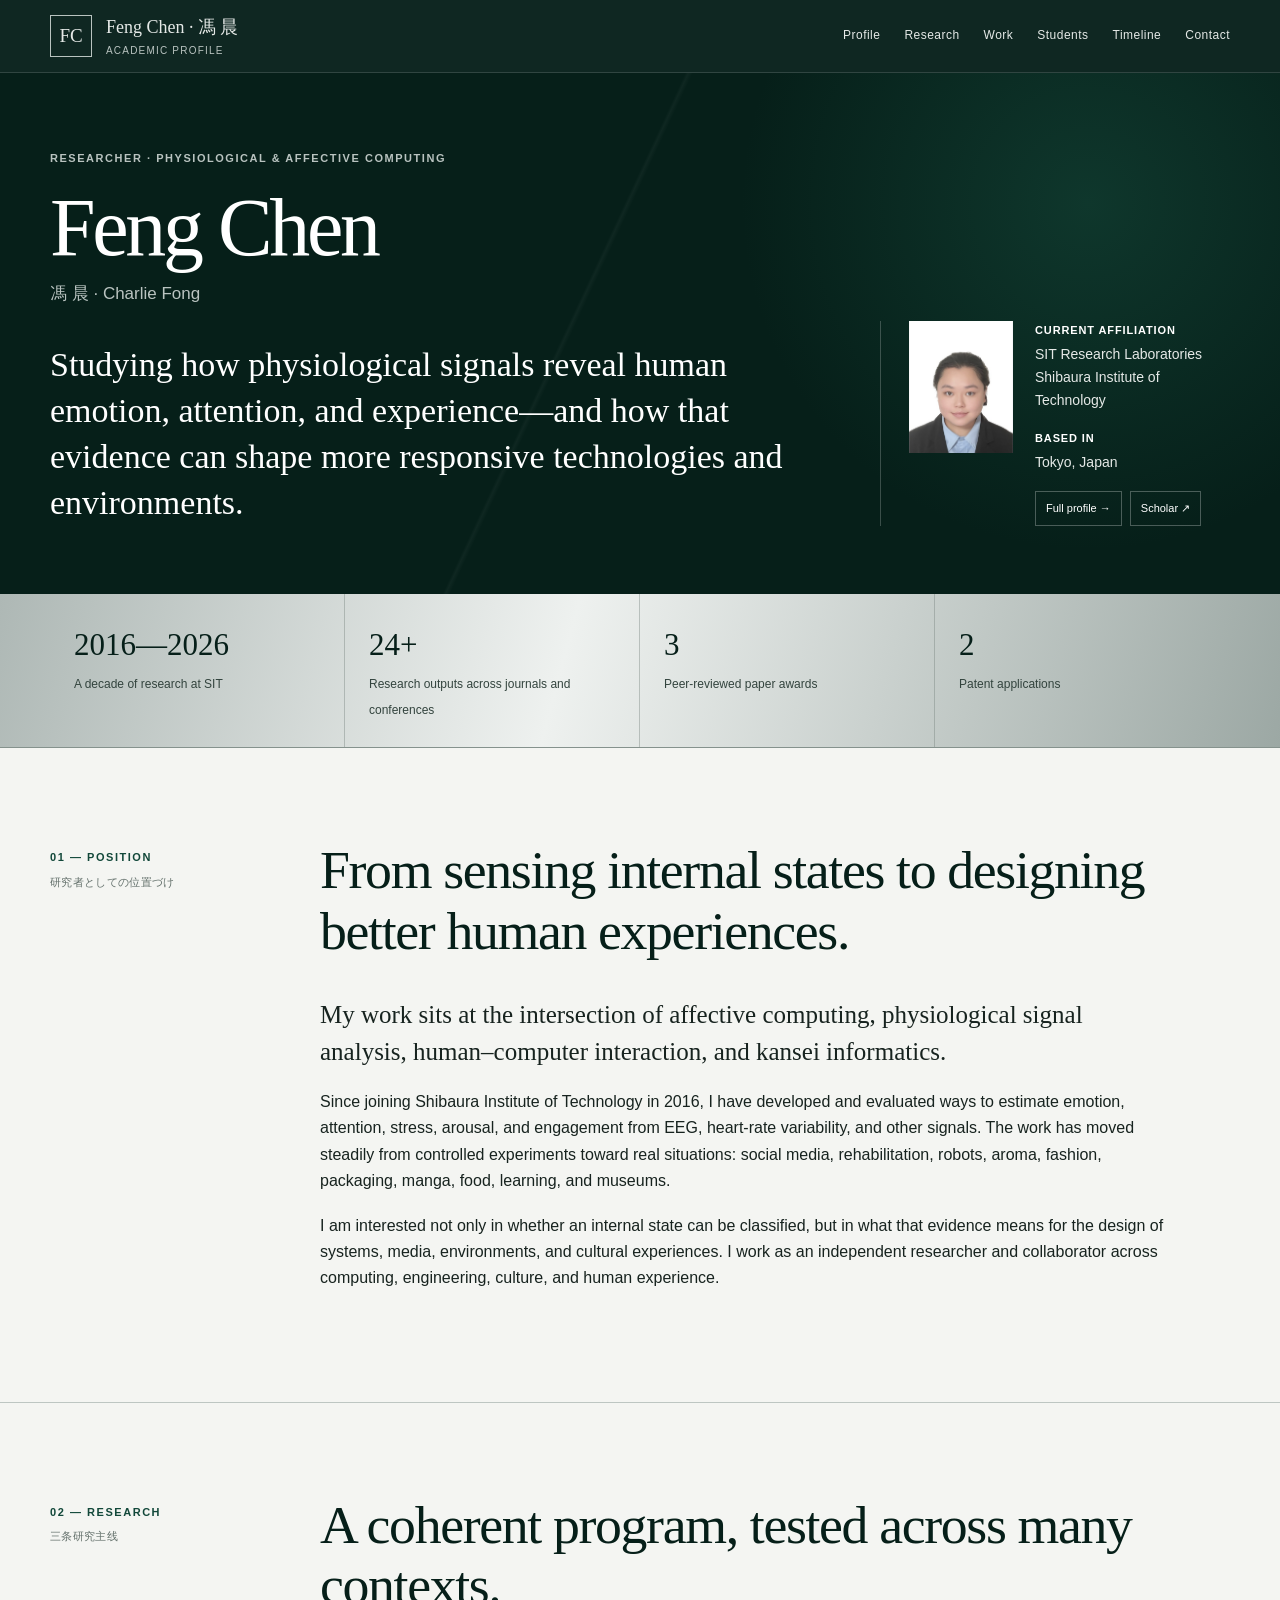
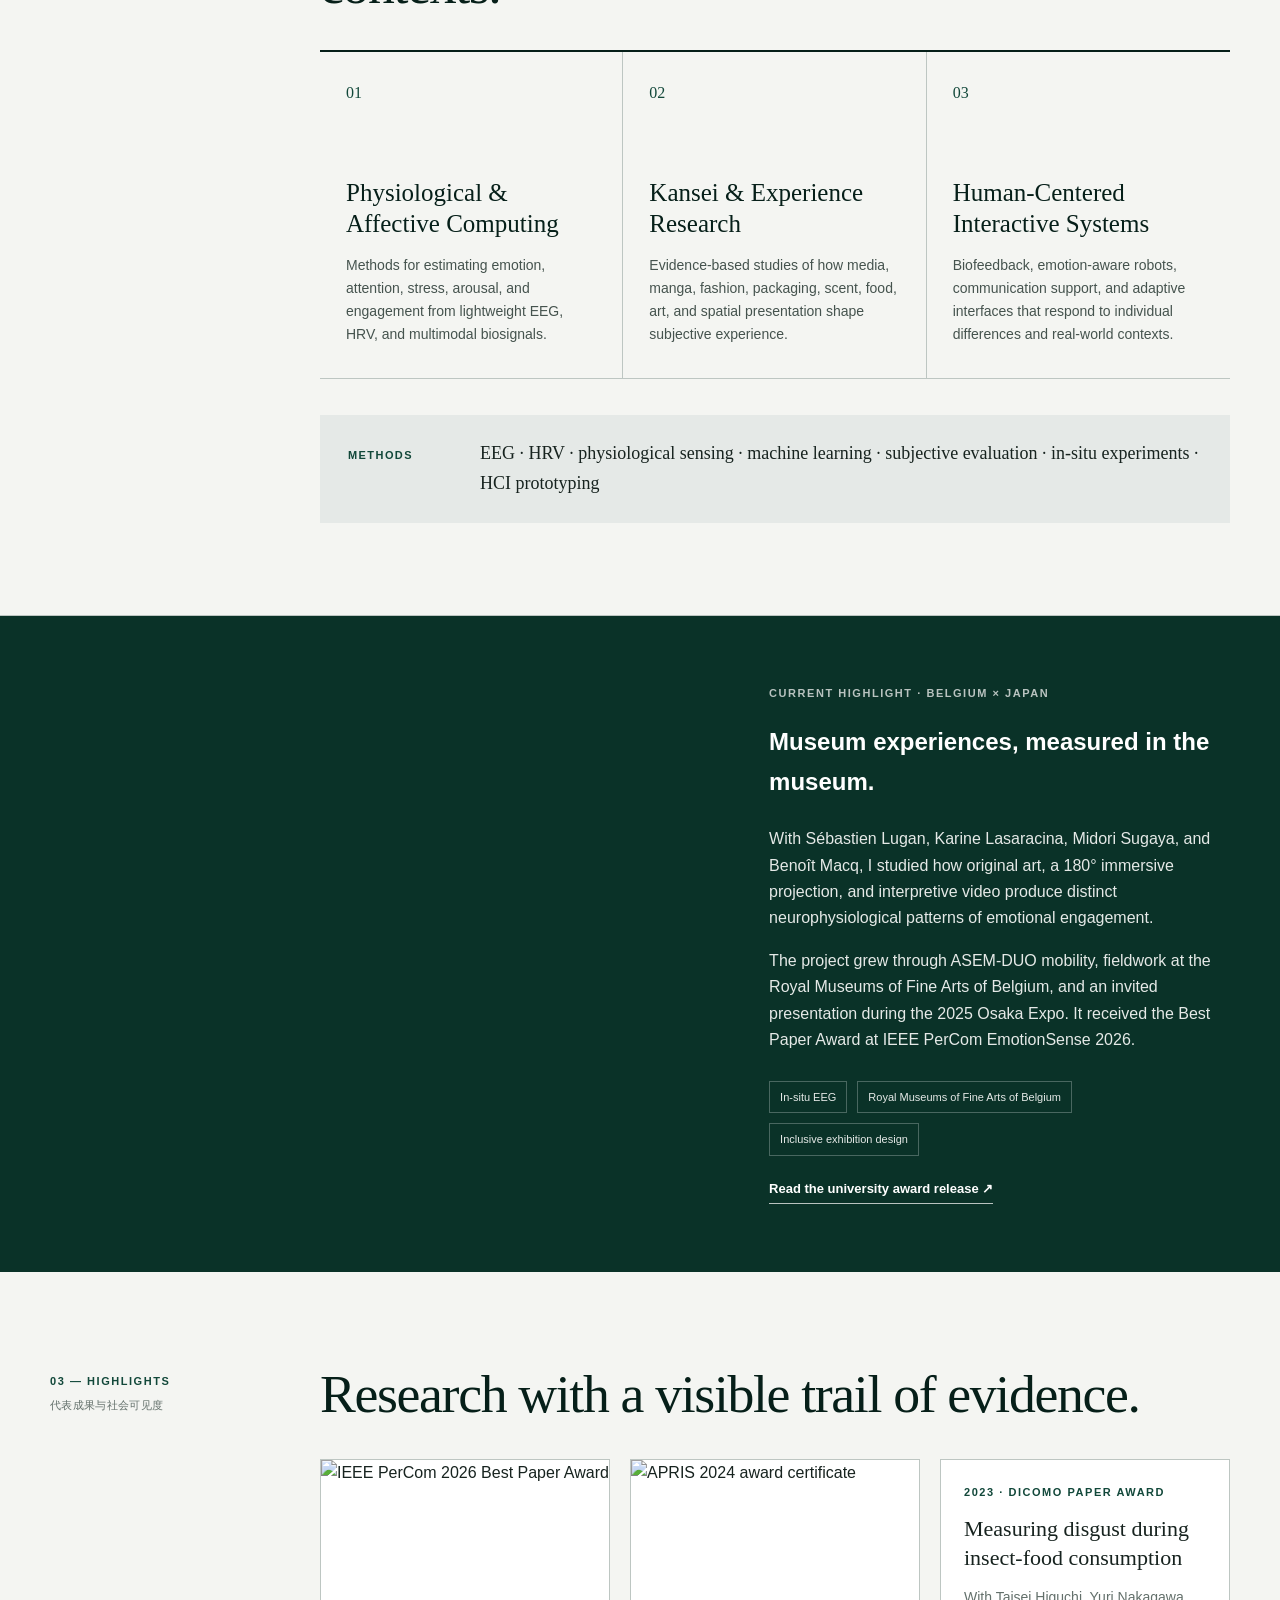
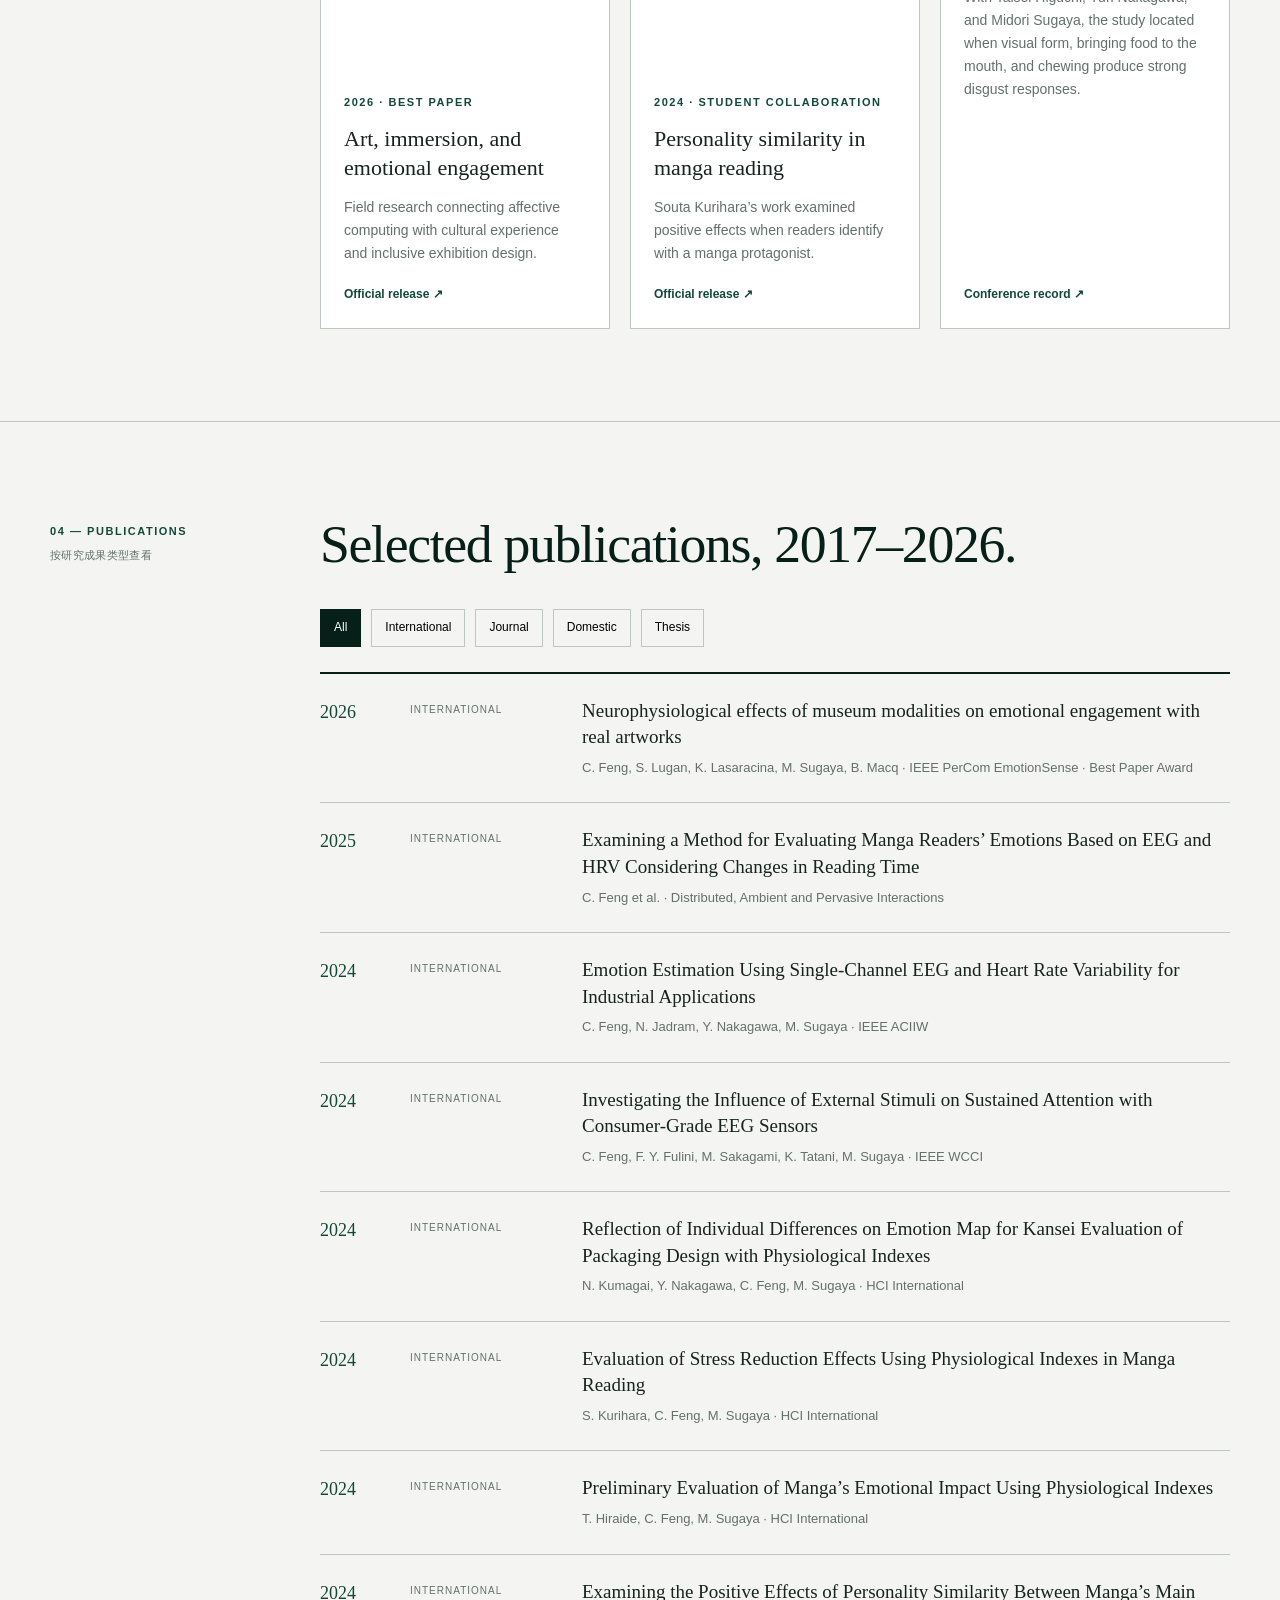
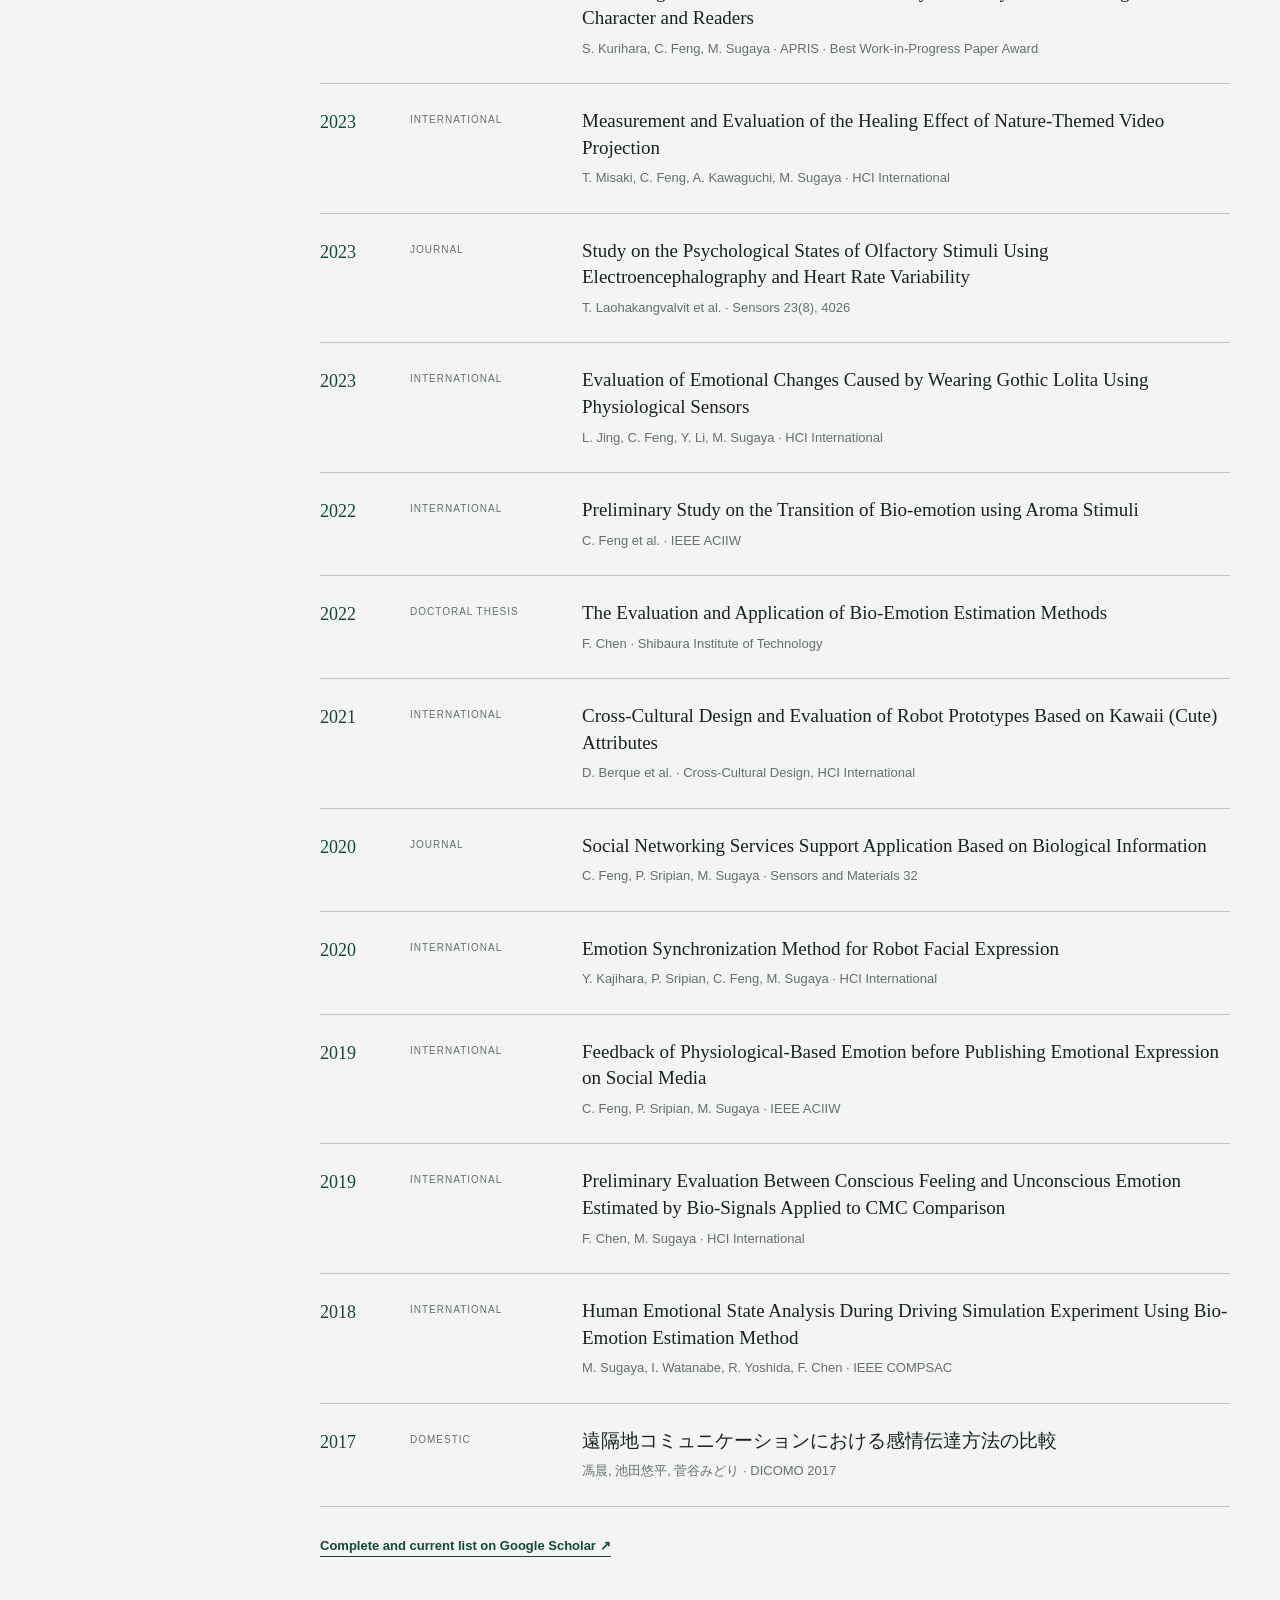
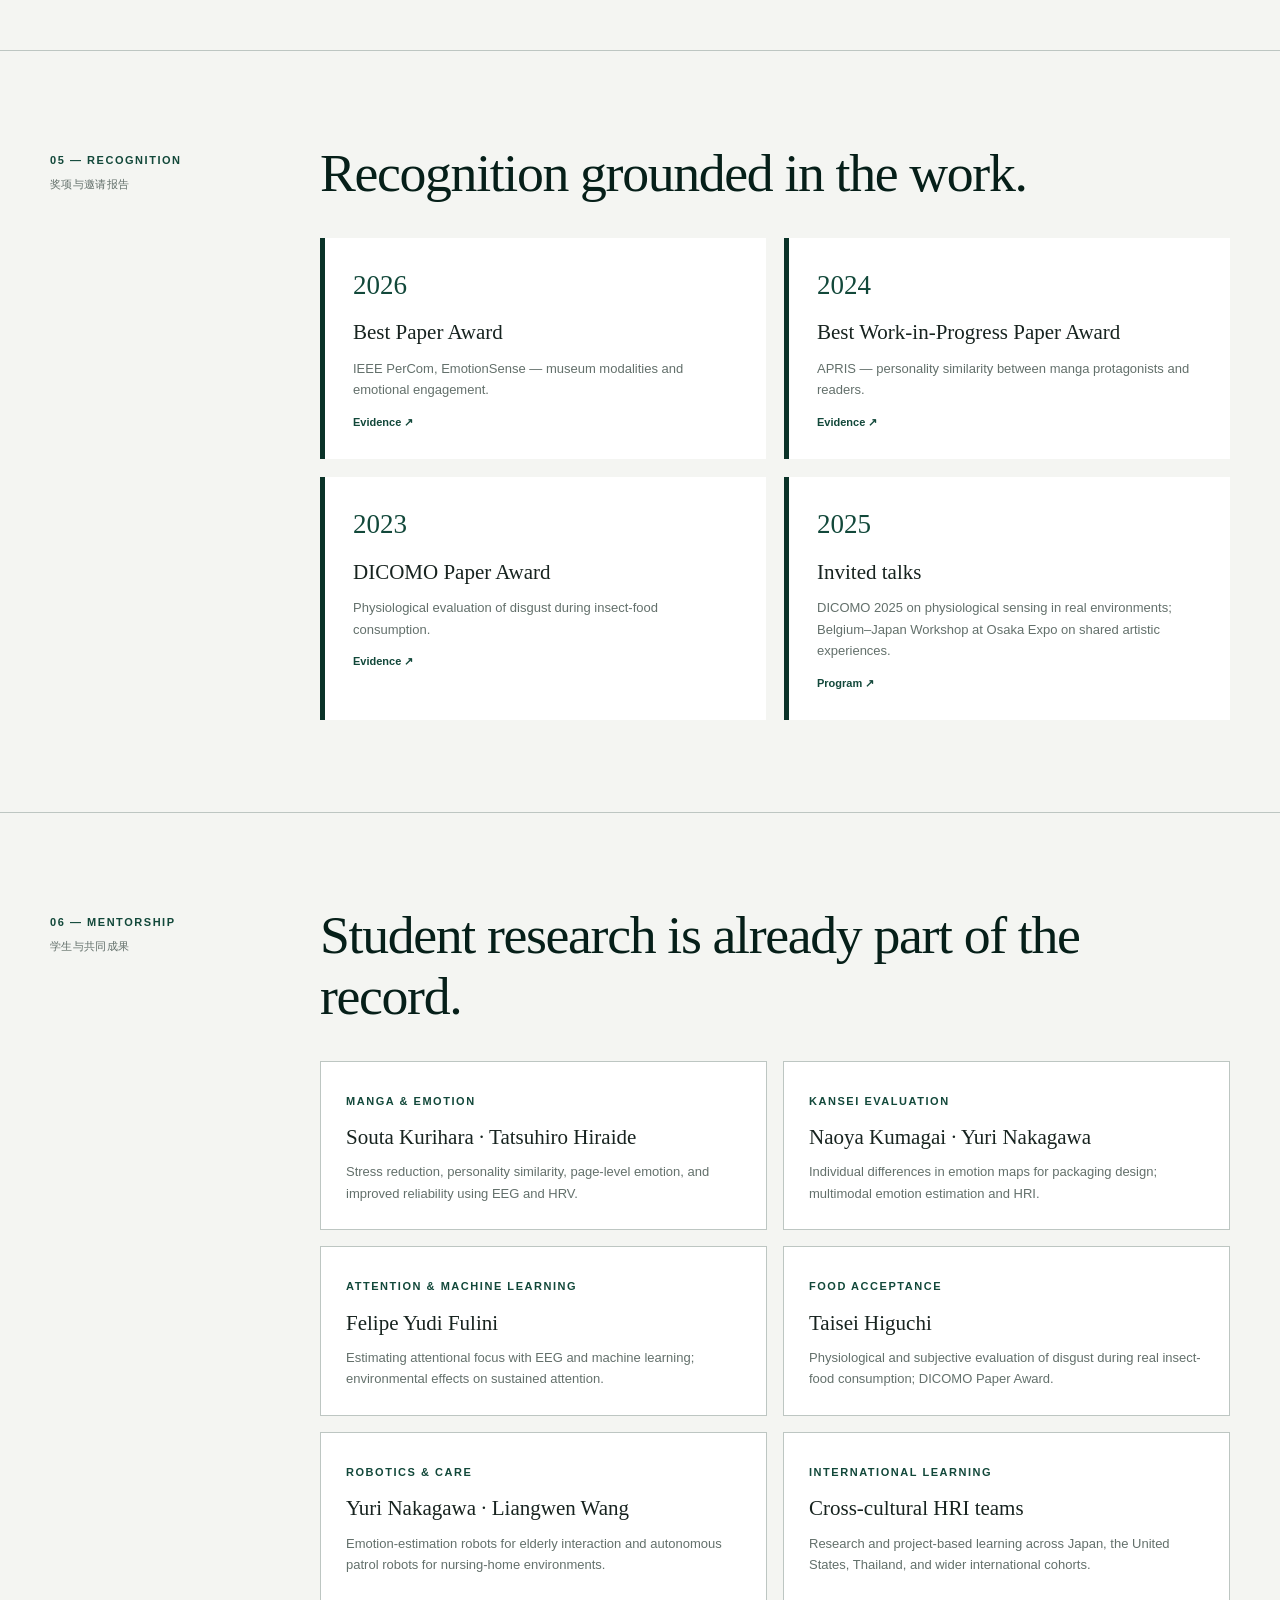
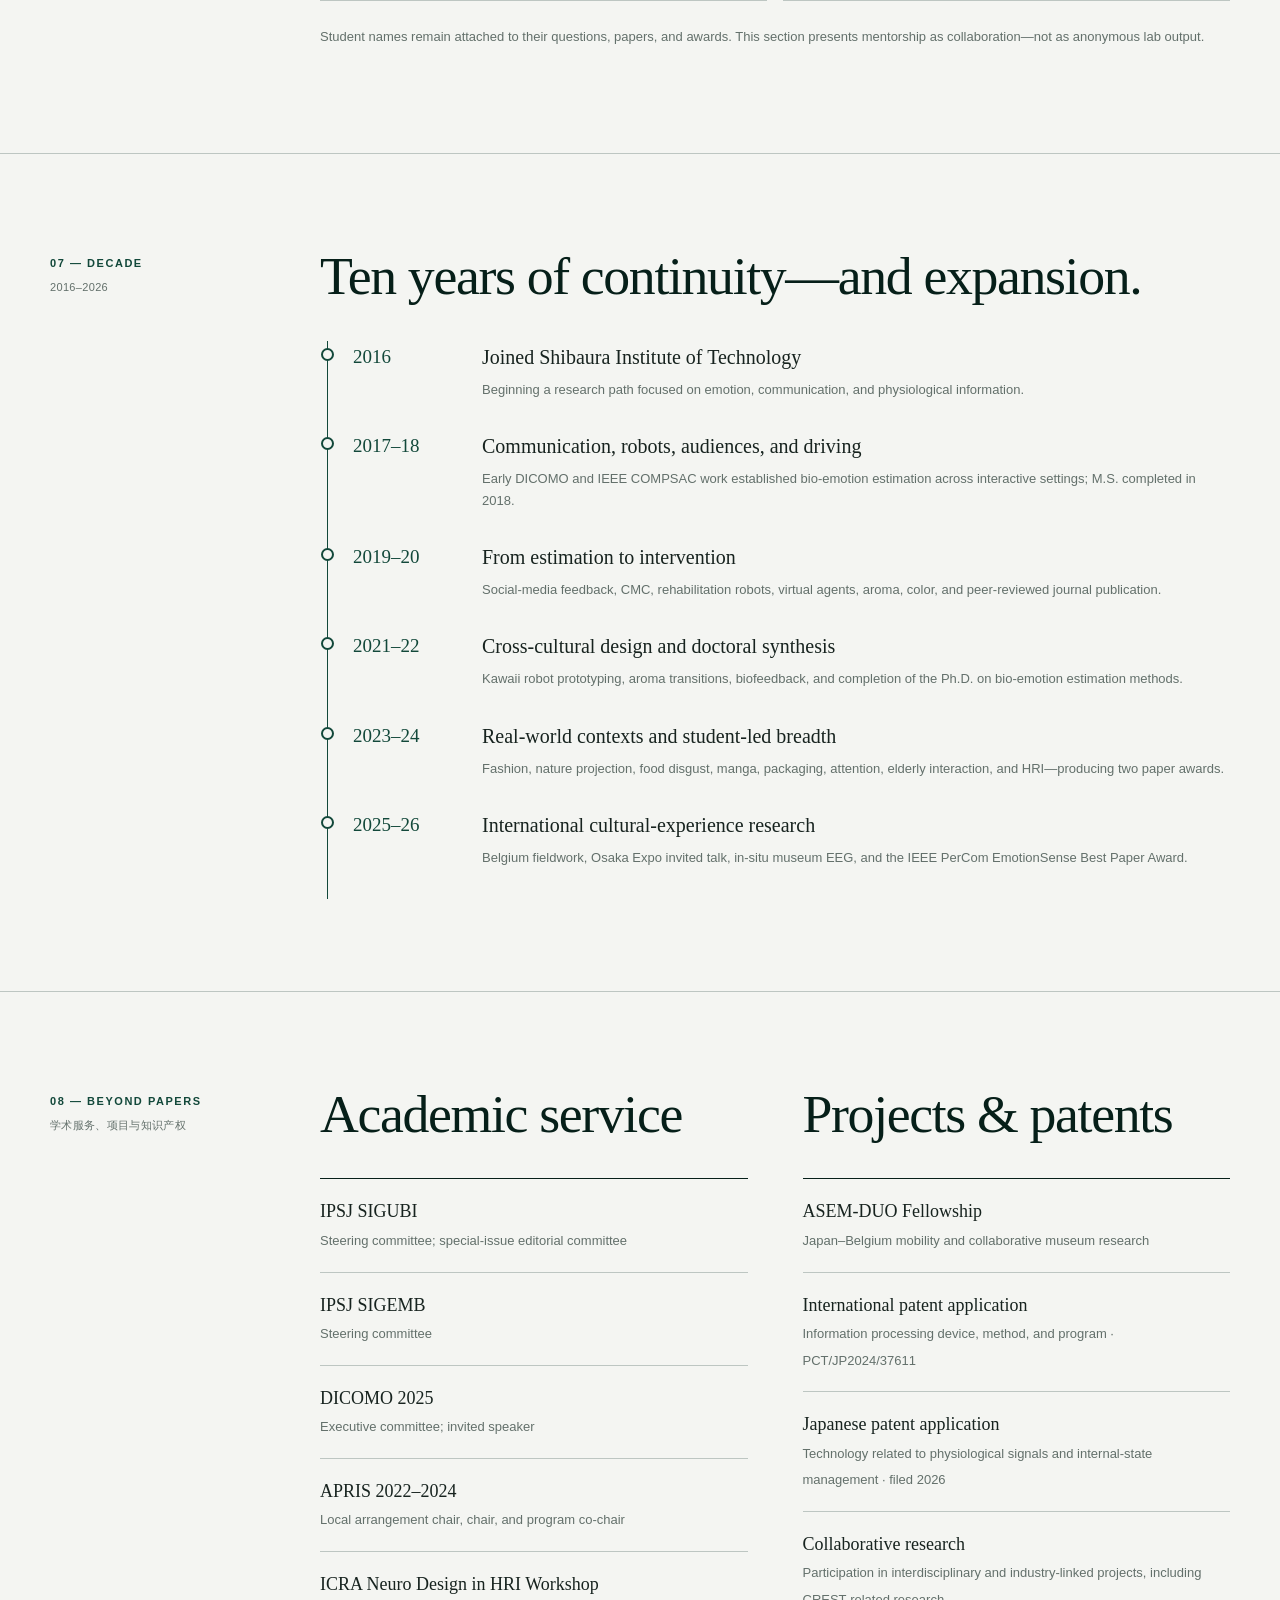
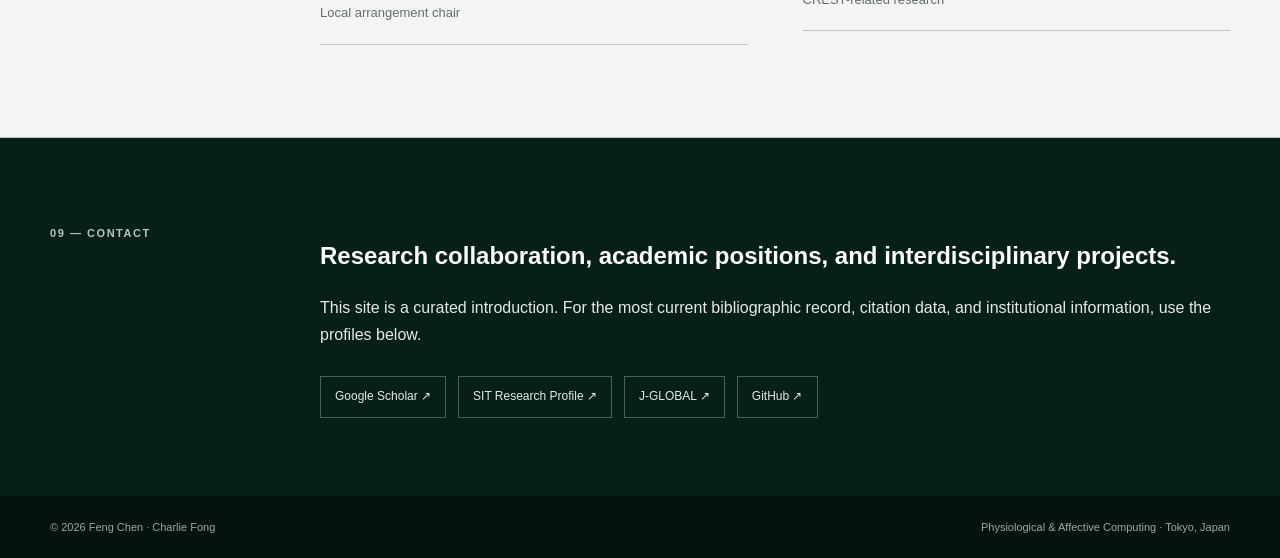
==== commit f36f7f24: "Add portrait and refine homepage hierarchy" ====
--- a/index.html
+++ b/index.html
@@ -9,12 +9,12 @@
     :root{--forest:#061f19;--green:#0a3228;--green2:#12483a;--silver:#b9c3c0;--silver2:#e5e9e7;--paper:#f4f5f2;--ink:#17231f;--muted:#63706b;--line:#bdc6c2;--white:#fff}
     *{box-sizing:border-box}html{scroll-behavior:smooth}body{margin:0;background:var(--paper);color:var(--ink);font-family:Inter,Arial,"Helvetica Neue",sans-serif;font-size:16px;line-height:1.65}a{color:inherit;text-decoration:none}img{max-width:100%;display:block}.wrap{width:min(1180px,calc(100% - 64px));margin:auto}
     .topbar{position:sticky;top:0;z-index:20;background:rgba(6,31,25,.96);color:var(--silver2);border-bottom:1px solid #ffffff24;backdrop-filter:blur(12px)}.topbar .wrap{height:72px;display:flex;align-items:center;justify-content:space-between}.mark{display:flex;align-items:center;gap:14px}.monogram{width:42px;height:42px;display:grid;place-items:center;border:1px solid var(--silver);font-family:Georgia,serif;font-size:19px}.mark b{font-family:Georgia,serif;font-size:18px;font-weight:400}.mark small{display:block;color:var(--silver);font-size:10px;letter-spacing:.12em;text-transform:uppercase}.topbar nav{display:flex;gap:24px;font-size:12px;letter-spacing:.04em}.topbar nav a{color:var(--silver2)}
-    .hero{background:var(--forest);color:white;padding:84px 0 68px;position:relative;overflow:hidden}.hero:after{content:"";position:absolute;inset:0;background:linear-gradient(115deg,transparent 45%,rgba(255,255,255,.035) 45.2%,transparent 45.5%),radial-gradient(circle at 85% 25%,#1c5b4966,transparent 30%);pointer-events:none}.hero-grid{display:grid;grid-template-columns:minmax(0,1fr) 320px;gap:84px;position:relative;z-index:1}.eyebrow,.section-label,.tag,.stat-label{font-size:11px;letter-spacing:.14em;text-transform:uppercase;font-weight:700}.eyebrow{color:var(--silver)}h1{font-family:Georgia,"Times New Roman",serif;font-size:clamp(64px,8.5vw,112px);line-height:.92;margin:25px 0 16px;font-weight:400;letter-spacing:-.045em}.alias{font-size:18px;color:var(--silver);margin:0 0 40px}.position{font-family:Georgia,serif;font-size:clamp(25px,3vw,37px);line-height:1.3;max-width:780px;margin:0}.hero-aside{align-self:end;border-left:1px solid #ffffff36;padding-left:28px}.hero-aside p{margin:0 0 22px;color:var(--silver2)}.hero-aside strong{display:block;color:white;font-size:13px;letter-spacing:.08em;text-transform:uppercase;margin-bottom:5px}.profile-links{display:flex;flex-wrap:wrap;gap:10px}.profile-links a{border:1px solid #ffffff45;padding:8px 12px;font-size:12px}.profile-links a:hover{background:white;color:var(--forest)}
+    .hero{background:var(--forest);color:white;padding:76px 0 68px;position:relative;overflow:hidden}.hero:after{content:"";position:absolute;inset:0;background:linear-gradient(115deg,transparent 45%,rgba(255,255,255,.035) 45.2%,transparent 45.5%),radial-gradient(circle at 85% 25%,#1c5b4966,transparent 30%);pointer-events:none}.hero-grid{display:grid;grid-template-columns:minmax(0,1fr) 350px;gap:76px;position:relative;z-index:1}.eyebrow,.section-label,.tag,.stat-label{font-size:11px;letter-spacing:.14em;text-transform:uppercase;font-weight:700}.eyebrow{color:var(--silver)}h1{font-family:Georgia,"Times New Roman",serif;font-size:clamp(52px,6.4vw,82px);line-height:.95;margin:22px 0 13px;font-weight:400;letter-spacing:-.04em}.alias{font-size:17px;color:var(--silver);margin:0 0 34px}.position{font-family:Georgia,serif;font-size:clamp(24px,2.7vw,34px);line-height:1.35;max-width:780px;margin:0}.hero-aside{align-self:end;border-left:1px solid #ffffff36;padding-left:28px;display:grid;grid-template-columns:104px 1fr;gap:22px}.portrait-thumb{width:104px;height:132px;object-fit:cover;object-position:center 18%;filter:saturate(.82)}.hero-aside-copy p{margin:0 0 17px;color:var(--silver2);font-size:14px}.hero-aside strong{display:block;color:white;font-size:11px;letter-spacing:.08em;text-transform:uppercase;margin-bottom:4px}.profile-links{display:flex;flex-wrap:wrap;gap:8px}.profile-links a{border:1px solid #ffffff45;padding:7px 10px;font-size:11px}.profile-links a:hover{background:white;color:var(--forest)}
     .metrics{background:linear-gradient(105deg,#aeb8b5,#eef1ef 44%,#9ca8a4);border-bottom:1px solid #85928d}.metrics-grid{display:grid;grid-template-columns:repeat(4,1fr)}.metric{padding:25px 24px;border-right:1px solid #72807b66}.metric:last-child{border:0}.metric b{display:block;font-family:Georgia,serif;font-size:31px;color:var(--forest);font-weight:400}.metric span{font-size:12px;color:#33443e}
     .section{padding:92px 0;border-bottom:1px solid var(--line)}.section-grid{display:grid;grid-template-columns:200px minmax(0,1fr);gap:70px}.section-label{color:var(--green2);padding-top:8px}.section-label span{display:block;color:var(--muted);font-weight:400;margin-top:6px;text-transform:none;letter-spacing:.03em}.section h2{font-family:Georgia,serif;font-size:clamp(35px,4.2vw,54px);line-height:1.13;font-weight:400;letter-spacing:-.025em;margin:0 0 34px;color:var(--forest)}.lead{font-family:Georgia,serif;font-size:25px;line-height:1.5;max-width:850px;margin:0 0 28px}.prose{max-width:850px}.prose p{margin:0 0 18px}
     .programs{display:grid;grid-template-columns:repeat(3,1fr);border-top:2px solid var(--forest)}.program{padding:28px 26px 32px;border-right:1px solid var(--line);border-bottom:1px solid var(--line)}.program:last-child{border-right:0}.program .num{font-family:Georgia,serif;color:var(--green2)}.program h3{font-family:Georgia,serif;font-size:25px;line-height:1.25;font-weight:400;margin:70px 0 15px;color:var(--forest)}.program p{font-size:14px;color:#45534e;margin:0}.methods{margin-top:36px;padding:24px 28px;background:var(--silver2);display:flex;gap:22px;align-items:baseline}.methods b{font-size:11px;letter-spacing:.13em;text-transform:uppercase;color:var(--green2);min-width:110px}.methods span{font-family:Georgia,serif;font-size:18px}
     .feature-grid{display:grid;grid-template-columns:1.25fr 1fr;background:var(--green);color:white}.feature-image{min-height:510px;background:url("https://www.shibaura-it.ac.jp/assets/FENG-CHEN-s.jpg") center/cover no-repeat;position:relative}.feature-image:after{content:"";position:absolute;inset:0;background:linear-gradient(90deg,transparent 55%,rgba(10,50,40,.58))}.feature-copy{padding:68px 58px}.feature-copy .tag{color:var(--silver)}.feature-copy h2{color:white;margin:20px 0 25px}.feature-copy p{color:var(--silver2)}.award{display:inline-block;margin-top:22px;color:white;border-bottom:1px solid var(--silver);padding-bottom:4px;font-weight:700;font-size:13px}.evidence{display:flex;gap:10px;flex-wrap:wrap;margin-top:28px}.evidence span{border:1px solid #ffffff42;padding:6px 10px;font-size:11px;color:var(--silver2)}
-    .highlights{display:grid;grid-template-columns:repeat(3,1fr);gap:20px}.highlight{background:white;border:1px solid var(--line);display:flex;flex-direction:column}.highlight img,.highlight-visual{width:100%;height:210px;object-fit:cover}.highlight-visual{display:grid;place-items:center;background:linear-gradient(135deg,var(--forest),var(--green2));color:var(--silver2);font:32px Georgia,serif;letter-spacing:.08em;position:relative;overflow:hidden}.highlight-visual:before,.highlight-visual:after{content:"";position:absolute;width:180px;height:180px;border:1px solid #ffffff38;transform:rotate(45deg)}.highlight-visual:after{width:95px;height:95px;border-color:#ffffff6b}.highlight-visual span{position:relative;z-index:1}.highlight-body{padding:23px;display:flex;flex-direction:column;flex:1}.highlight .tag{color:var(--green2)}.highlight h3{font-family:Georgia,serif;font-size:22px;line-height:1.3;font-weight:400;margin:14px 0}.highlight p{font-size:14px;color:var(--muted);margin:0 0 20px}.highlight a{margin-top:auto;font-size:12px;font-weight:700;color:var(--green2)}
+    .highlights{display:grid;grid-template-columns:repeat(3,1fr);gap:20px}.highlight{background:white;border:1px solid var(--line);display:flex;flex-direction:column}.highlight img,.highlight-visual{width:100%;height:210px;object-fit:cover}.highlight img.award-crop{object-position:center 69%}.highlight-visual{display:grid;place-items:center;background:linear-gradient(135deg,var(--forest),var(--green2));color:var(--silver2);font:32px Georgia,serif;letter-spacing:.08em;position:relative;overflow:hidden}.highlight-visual:before,.highlight-visual:after{content:"";position:absolute;width:180px;height:180px;border:1px solid #ffffff38;transform:rotate(45deg)}.highlight-visual:after{width:95px;height:95px;border-color:#ffffff6b}.highlight-visual span{position:relative;z-index:1}.highlight-body{padding:23px;display:flex;flex-direction:column;flex:1}.highlight .tag{color:var(--green2)}.highlight h3{font-family:Georgia,serif;font-size:22px;line-height:1.3;font-weight:400;margin:14px 0}.highlight p{font-size:14px;color:var(--muted);margin:0 0 20px}.highlight a{margin-top:auto;font-size:12px;font-weight:700;color:var(--green2)}
     .pub-controls{display:flex;gap:10px;flex-wrap:wrap;margin-bottom:25px}.pub-controls button{font:inherit;font-size:12px;border:1px solid var(--line);background:transparent;padding:8px 13px;cursor:pointer}.pub-controls button.active,.pub-controls button:hover{background:var(--forest);color:white;border-color:var(--forest)}.publications{border-top:2px solid var(--forest)}.publication{display:grid;grid-template-columns:68px 150px 1fr;gap:22px;padding:24px 0;border-bottom:1px solid var(--line)}.publication[hidden]{display:none}.publication time{font-family:Georgia,serif;font-size:18px;color:var(--green2)}.pub-type{font-size:10px;letter-spacing:.1em;text-transform:uppercase;color:var(--muted);padding-top:4px}.publication strong{display:block;font-family:Georgia,serif;font-size:19px;line-height:1.4;font-weight:400}.publication small{display:block;color:var(--muted);font-size:13px;margin-top:6px}.more-link{display:inline-block;margin-top:28px;border-bottom:1px solid var(--green2);font-size:13px;font-weight:700;color:var(--green2)}
     .awards{display:grid;grid-template-columns:1fr 1fr;gap:18px}.award-card{background:white;border-left:5px solid var(--green);padding:25px 28px}.award-card time{font-family:Georgia,serif;font-size:27px;color:var(--green2)}.award-card h3{font-family:Georgia,serif;font-size:21px;font-weight:400;margin:8px 0}.award-card p{font-size:13px;color:var(--muted);margin:0}.award-card a{display:inline-block;margin-top:12px;font-size:11px;font-weight:700;color:var(--green2)}
     .students{display:grid;grid-template-columns:repeat(2,1fr);gap:16px}.student{padding:25px;border:1px solid var(--line);background:white}.student .tag{color:var(--green2)}.student h3{font-family:Georgia,serif;font-size:21px;font-weight:400;line-height:1.35;margin:10px 0}.student p{font-size:13px;color:var(--muted);margin:0}.credit-note{margin-top:25px;font-size:13px;color:var(--muted)}
@@ -25,9 +25,9 @@
   </style>
 </head>
 <body>
-  <header class="topbar"><div class="wrap"><a class="mark" href="#top"><span class="monogram">FC</span><span><b>Feng Chen · 馮 晨</b><small>Academic profile</small></span></a><nav><a href="#profile">Profile</a><a href="#research">Research</a><a href="#work">Work</a><a href="#students">Students</a><a href="#timeline">Timeline</a><a href="#contact">Contact</a></nav></div></header>
+  <header class="topbar"><div class="wrap"><a class="mark" href="#top"><span class="monogram">FC</span><span><b>Feng Chen · 馮 晨</b><small>Academic profile</small></span></a><nav><a href="profile.html">Profile</a><a href="#research">Research</a><a href="#work">Work</a><a href="#students">Students</a><a href="#timeline">Timeline</a><a href="#contact">Contact</a></nav></div></header>
   <main id="top">
-    <section class="hero"><div class="wrap hero-grid"><div><div class="eyebrow">Researcher · Physiological & Affective Computing</div><h1>Feng Chen</h1><p class="alias">馮 晨 · Charlie Fong</p><p class="position">Studying how physiological signals reveal human emotion, attention, and experience—and how that evidence can shape more responsive technologies and environments.</p></div><aside class="hero-aside"><p><strong>Current affiliation</strong>SIT Research Laboratories<br>Shibaura Institute of Technology</p><p><strong>Based in</strong>Tokyo, Japan</p><div class="profile-links"><a href="https://scholar.google.co.jp/citations?user=FS129GcAAAAJ">Google Scholar ↗</a><a href="https://shibaura.elsevierpure.com/ja/persons/chen-feng">SIT profile ↗</a><a href="https://jglobal.jst.go.jp/en/detail?JGLOBAL_ID=202301010060963782">J-GLOBAL ↗</a></div></aside></div></section>
+    <section class="hero"><div class="wrap hero-grid"><div><div class="eyebrow">Researcher · Physiological & Affective Computing</div><h1>Feng Chen</h1><p class="alias">馮 晨 · Charlie Fong</p><p class="position">Studying how physiological signals reveal human emotion, attention, and experience—and how that evidence can shape more responsive technologies and environments.</p></div><aside class="hero-aside"><img class="portrait-thumb" src="[data-uri]" alt="Portrait of Feng Chen"><div class="hero-aside-copy"><p><strong>Current affiliation</strong>SIT Research Laboratories<br>Shibaura Institute of Technology</p><p><strong>Based in</strong>Tokyo, Japan</p><div class="profile-links"><a href="profile.html">Full profile →</a><a href="https://scholar.google.co.jp/citations?user=FS129GcAAAAJ">Scholar ↗</a></div></div></aside></div></section>
     <section class="metrics"><div class="wrap metrics-grid"><div class="metric"><b>2016—2026</b><span>A decade of research at SIT</span></div><div class="metric"><b>24+</b><span>Research outputs across journals and conferences</span></div><div class="metric"><b>3</b><span>Peer-reviewed paper awards</span></div><div class="metric"><b>2</b><span>Patent applications</span></div></div></section>
 
     <section class="section" id="profile"><div class="wrap section-grid"><div class="section-label">01 — Position<span>研究者としての位置づけ</span></div><div class="prose"><h2>From sensing internal states to designing better human experiences.</h2><p class="lead">My work sits at the intersection of affective computing, physiological signal analysis, human–computer interaction, and kansei informatics.</p><p>Since joining Shibaura Institute of Technology in 2016, I have developed and evaluated ways to estimate emotion, attention, stress, arousal, and engagement from EEG, heart-rate variability, and other signals. The work has moved steadily from controlled experiments toward real situations: social media, rehabilitation, robots, aroma, fashion, packaging, manga, food, learning, and museums.</p><p>I am interested not only in whether an internal state can be classified, but in what that evidence means for the design of systems, media, environments, and cultural experiences. I work as an independent researcher and collaborator across computing, engineering, culture, and human experience.</p></div></div></section>
@@ -36,7 +36,7 @@
 
     <section class="feature-grid"><div class="feature-image" role="img" aria-label="Feng Chen presenting museum experience research"></div><div class="feature-copy"><div class="tag">Current highlight · Belgium × Japan</div><h2>Museum experiences, measured in the museum.</h2><p>With Sébastien Lugan, Karine Lasaracina, Midori Sugaya, and Benoît Macq, I studied how original art, a 180° immersive projection, and interpretive video produce distinct neurophysiological patterns of emotional engagement.</p><p>The project grew through ASEM-DUO mobility, fieldwork at the Royal Museums of Fine Arts of Belgium, and an invited presentation during the 2025 Osaka Expo. It received the Best Paper Award at IEEE PerCom EmotionSense 2026.</p><div class="evidence"><span>In-situ EEG</span><span>Royal Museums of Fine Arts of Belgium</span><span>Inclusive exhibition design</span></div><a class="award" href="https://www.shibaura-it.ac.jp/headline/award/20260526_7070_238.html">Read the university award release ↗</a></div></section>
 
-    <section class="section" id="work"><div class="wrap section-grid"><div class="section-label">03 — Highlights<span>代表成果与社会可见度</span></div><div><h2>Research with a visible trail of evidence.</h2><div class="highlights"><article class="highlight"><img src="https://www.shibaura-it.ac.jp/assets/FENG-CHEN-s.jpg" alt="IEEE PerCom 2026 Best Paper Award"><div class="highlight-body"><span class="tag">2026 · Best Paper</span><h3>Art, immersion, and emotional engagement</h3><p>Field research connecting affective computing with cultural experience and inclusive exhibition design.</p><a href="https://www.shibaura-it.ac.jp/headline/award/20260526_7070_238.html">Official release ↗</a></div></article><article class="highlight"><div class="highlight-visual" aria-hidden="true"><span>MANGA × AFFECT</span></div><div class="highlight-body"><span class="tag">2024 · Student collaboration</span><h3>Personality similarity in manga reading</h3><p>Souta Kurihara’s work examined positive effects when readers identify with a manga protagonist.</p><a href="https://www.shibaura-it.ac.jp/headline/award/20250107_7070_004.html">Official release ↗</a></div></article><article class="highlight"><div class="highlight-body"><span class="tag">2023 · DICOMO Paper Award</span><h3>Measuring disgust during insect-food consumption</h3><p>With Taisei Higuchi, Yuri Nakagawa, and Midori Sugaya, the study located when visual form, bringing food to the mouth, and chewing produce strong disgust responses.</p><a href="https://tsys.jp/dicomo/2023/program/program_abst.html">Conference record ↗</a></div></article></div></div></div></section>
+    <section class="section" id="work"><div class="wrap section-grid"><div class="section-label">03 — Highlights<span>代表成果与社会可见度</span></div><div><h2>Research with a visible trail of evidence.</h2><div class="highlights"><article class="highlight"><img src="https://www.shibaura-it.ac.jp/assets/FENG-CHEN-s.jpg" alt="IEEE PerCom 2026 Best Paper Award"><div class="highlight-body"><span class="tag">2026 · Best Paper</span><h3>Art, immersion, and emotional engagement</h3><p>Field research connecting affective computing with cultural experience and inclusive exhibition design.</p><a href="https://www.shibaura-it.ac.jp/headline/award/20260526_7070_238.html">Official release ↗</a></div></article><article class="highlight"><img class="award-crop" src="https://www.shibaura-it.ac.jp/assets/kurihara.jpg" alt="APRIS 2024 award certificate"><div class="highlight-body"><span class="tag">2024 · Student collaboration</span><h3>Personality similarity in manga reading</h3><p>Souta Kurihara’s work examined positive effects when readers identify with a manga protagonist.</p><a href="https://www.shibaura-it.ac.jp/headline/award/20250107_7070_004.html">Official release ↗</a></div></article><article class="highlight"><div class="highlight-body"><span class="tag">2023 · DICOMO Paper Award</span><h3>Measuring disgust during insect-food consumption</h3><p>With Taisei Higuchi, Yuri Nakagawa, and Midori Sugaya, the study located when visual form, bringing food to the mouth, and chewing produce strong disgust responses.</p><a href="https://tsys.jp/dicomo/2023/program/program_abst.html">Conference record ↗</a></div></article></div></div></div></section>
 
     <section class="section" id="publications"><div class="wrap section-grid"><div class="section-label">04 — Publications<span>按研究成果类型查看</span></div><div><h2>Selected publications, 2017–2026.</h2><div class="pub-controls" aria-label="Publication filters"><button class="active" data-filter="all">All</button><button data-filter="international">International</button><button data-filter="journal">Journal</button><button data-filter="domestic">Domestic</button><button data-filter="thesis">Thesis</button></div><div class="publications">
       <article class="publication" data-type="international"><time>2026</time><span class="pub-type">International</span><div><strong>Neurophysiological effects of museum modalities on emotional engagement with real artworks</strong><small>C. Feng, S. Lugan, K. Lasaracina, M. Sugaya, B. Macq · IEEE PerCom EmotionSense · Best Paper Award</small></div></article>
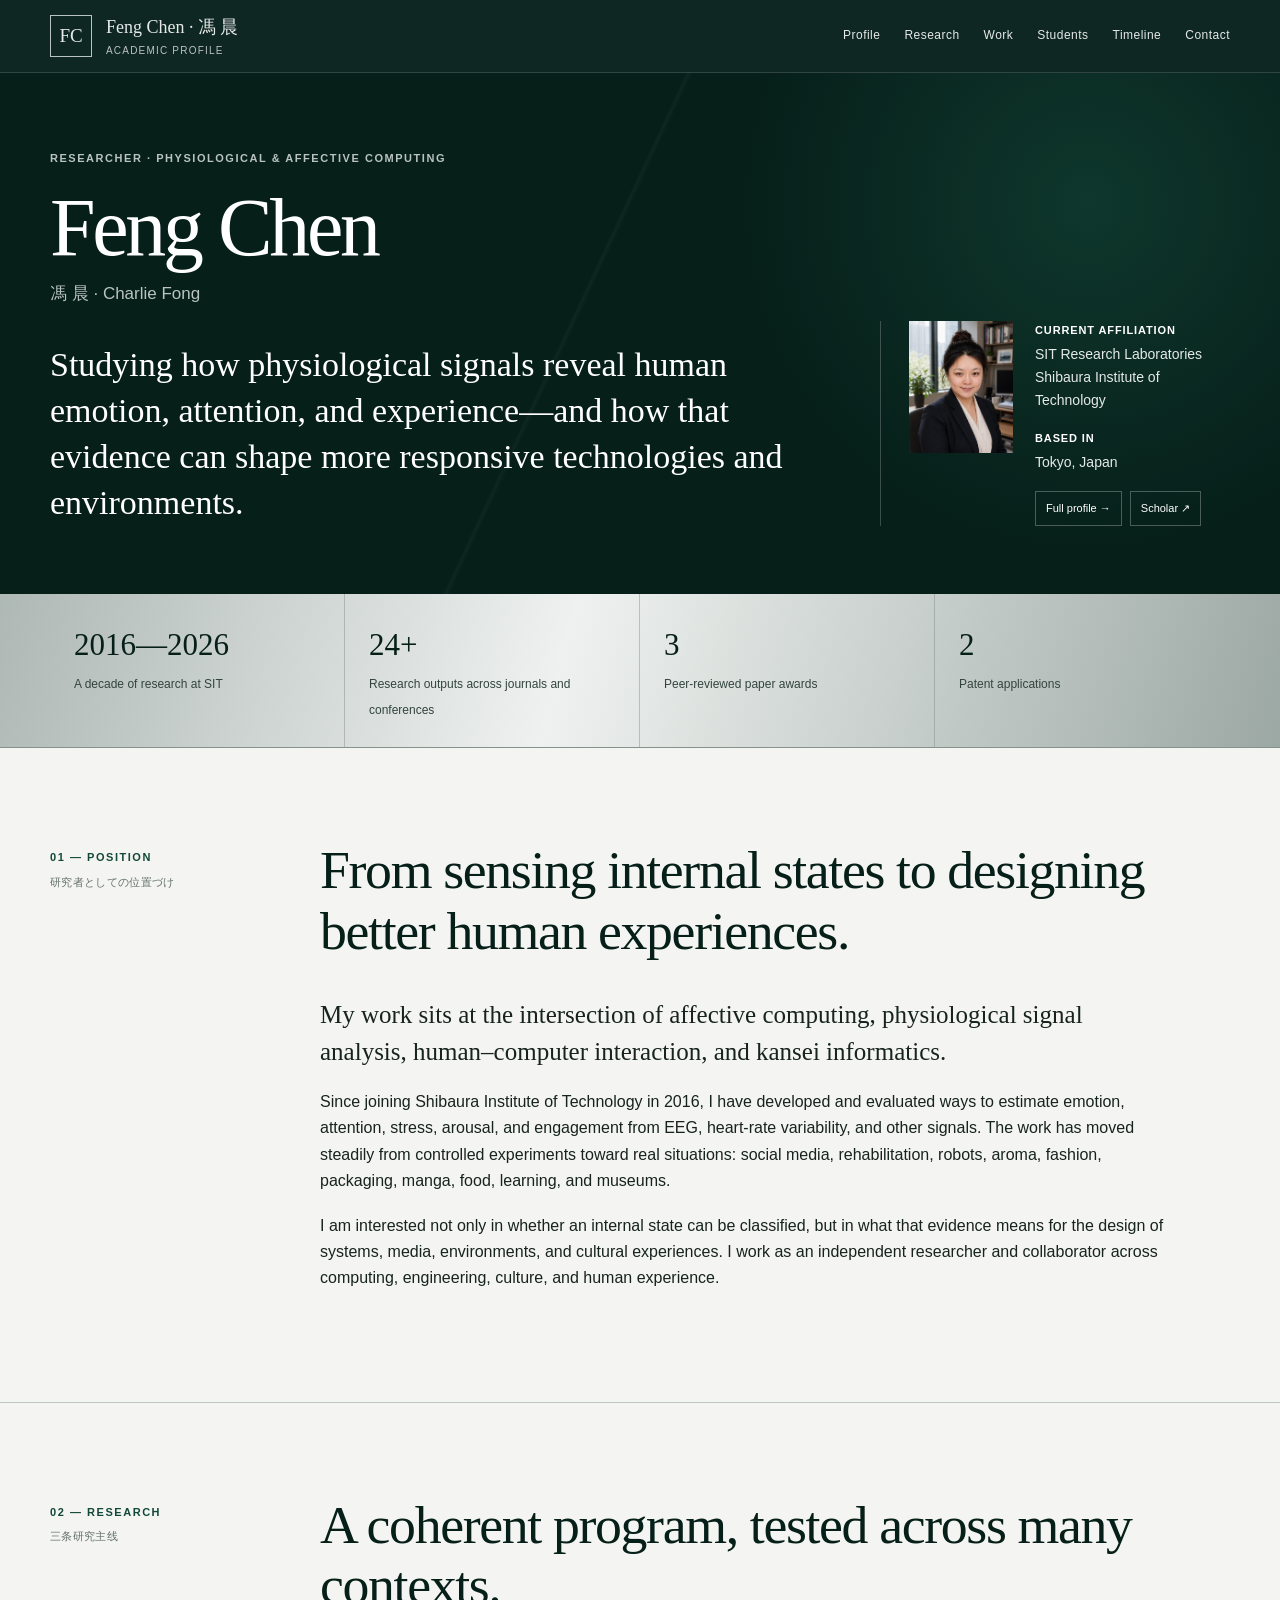
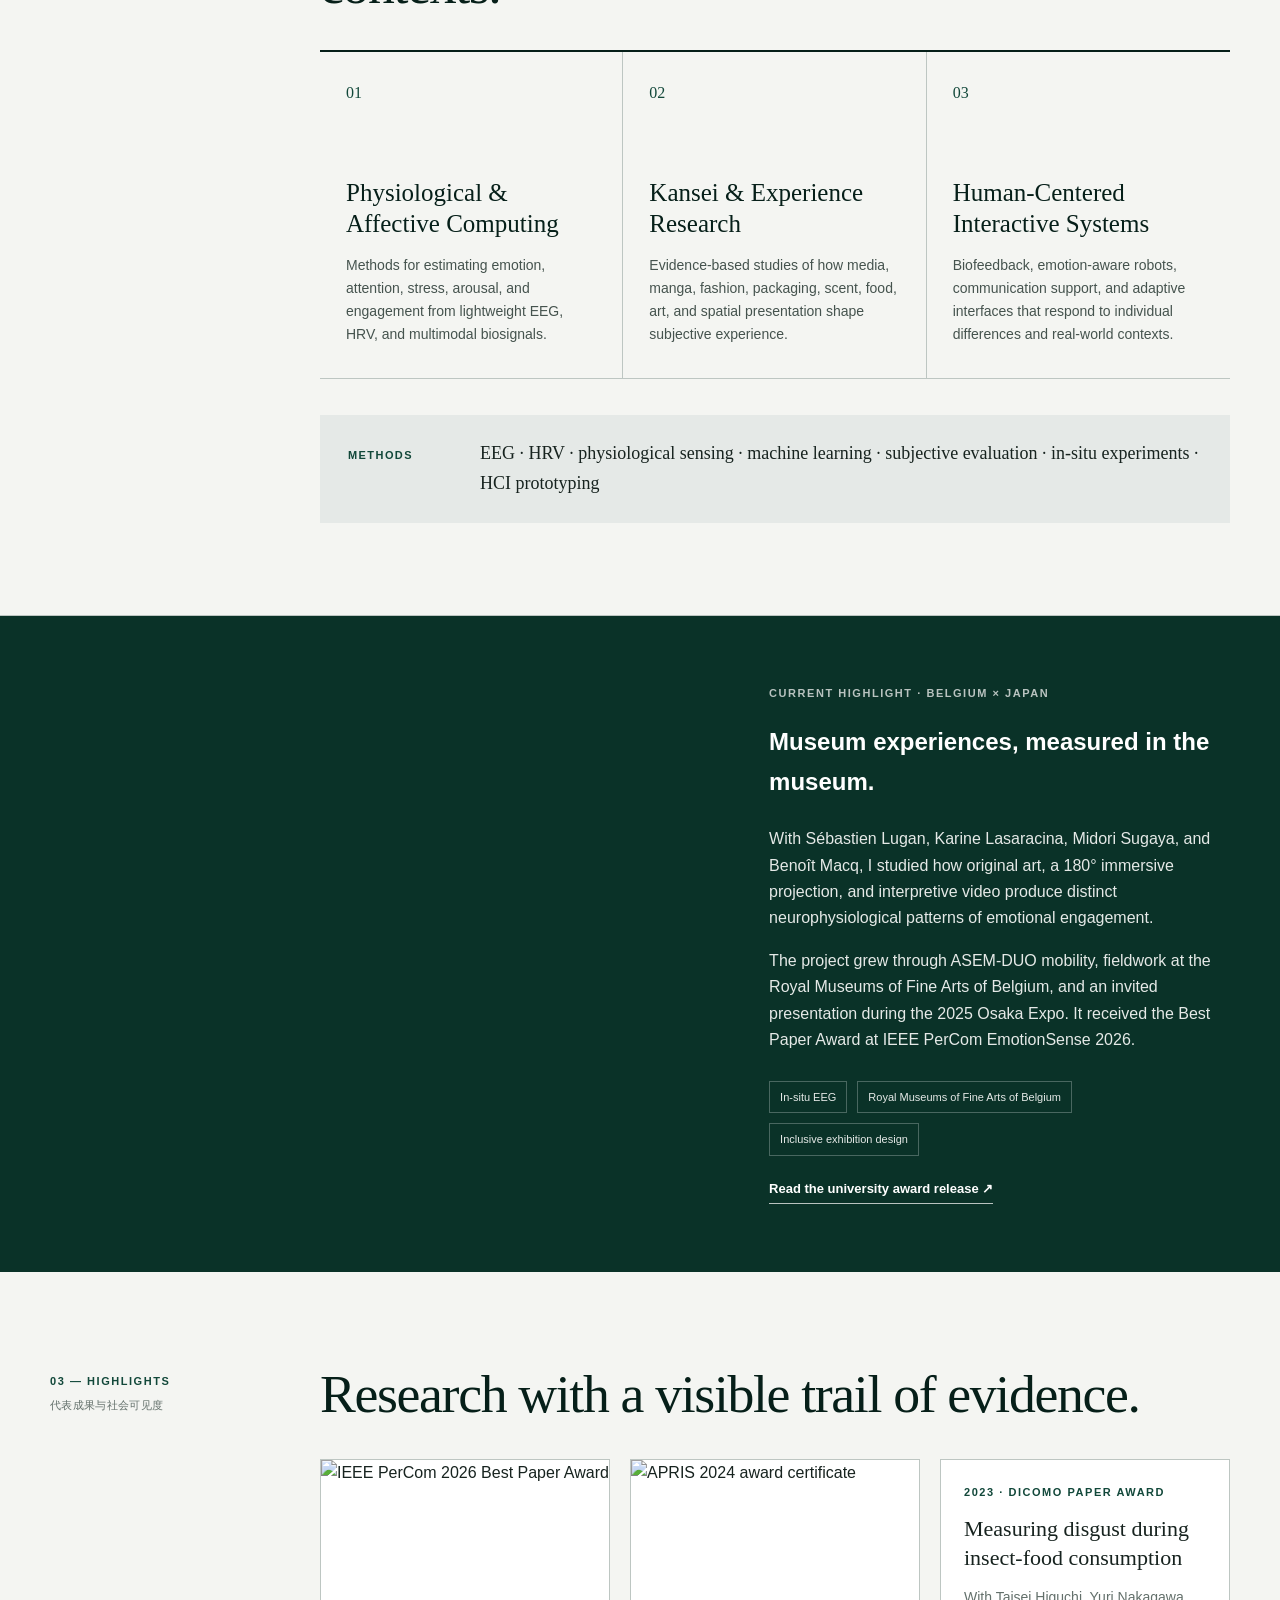
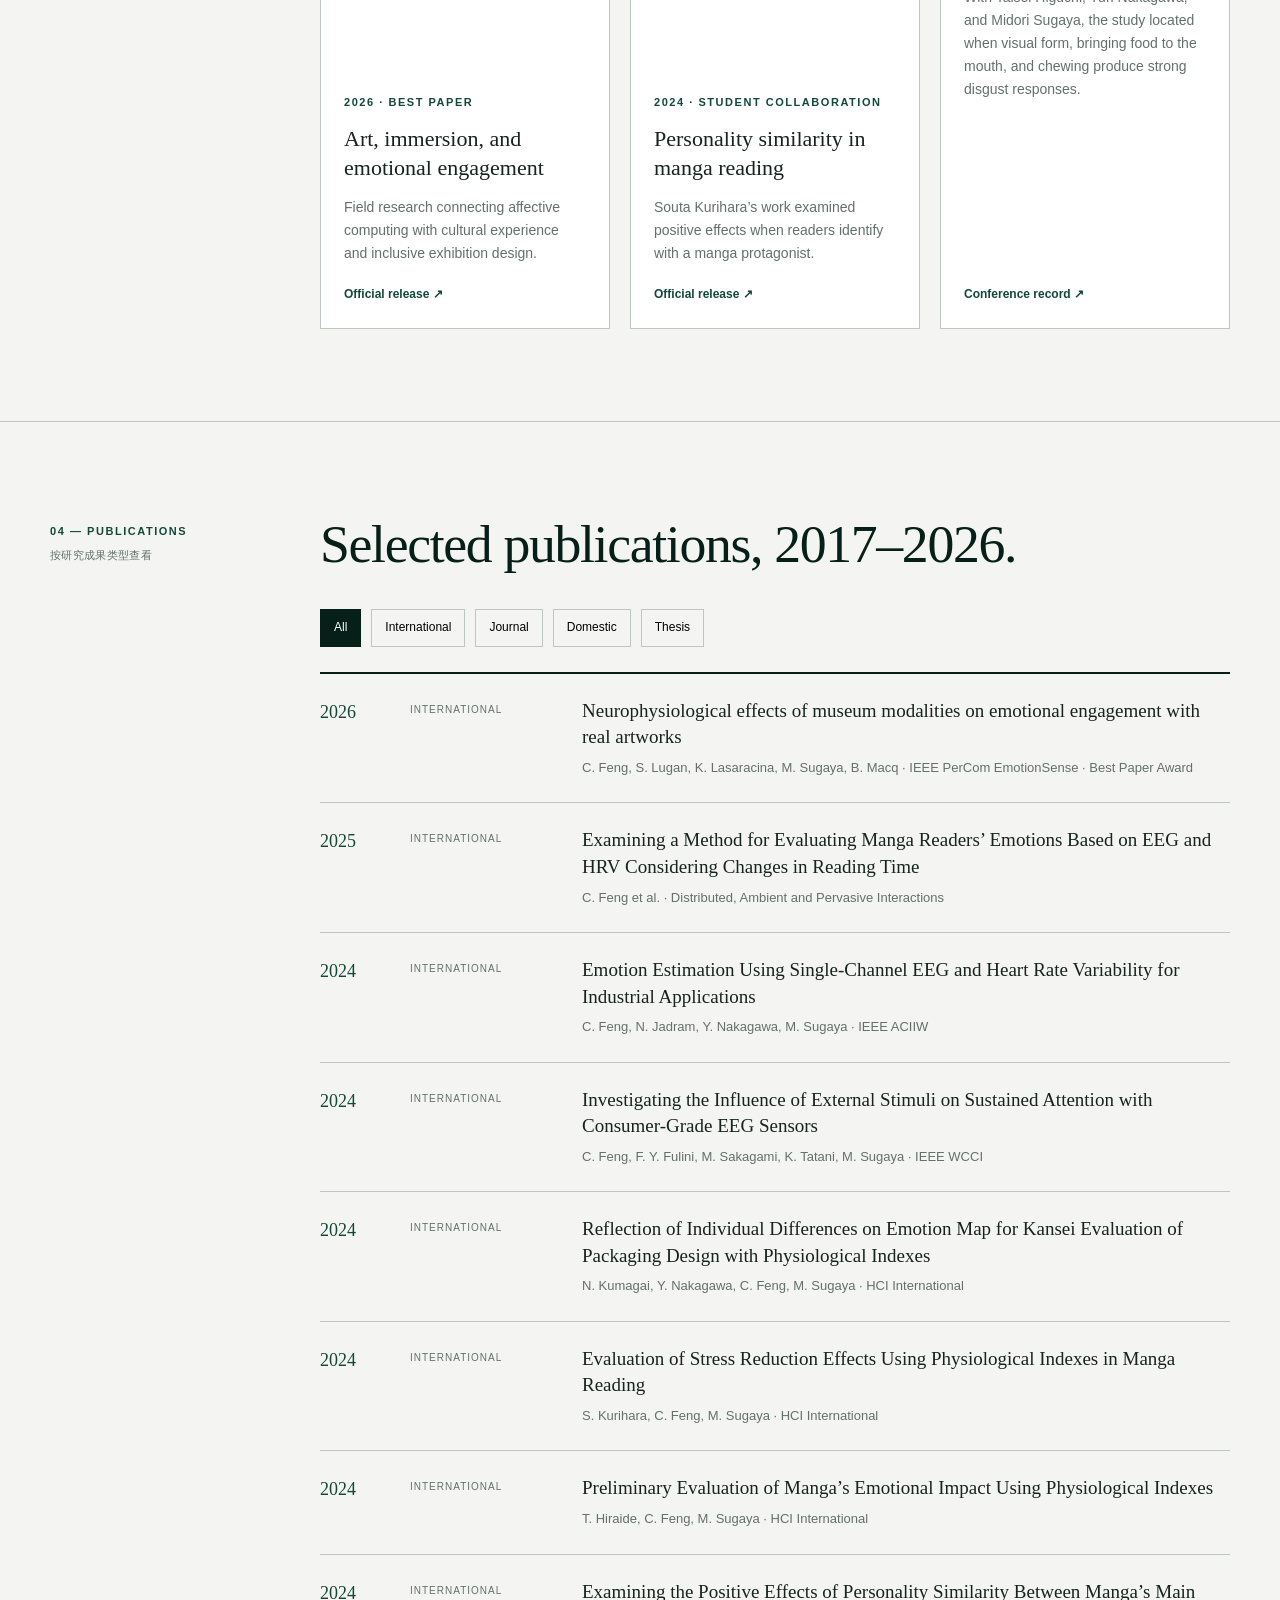
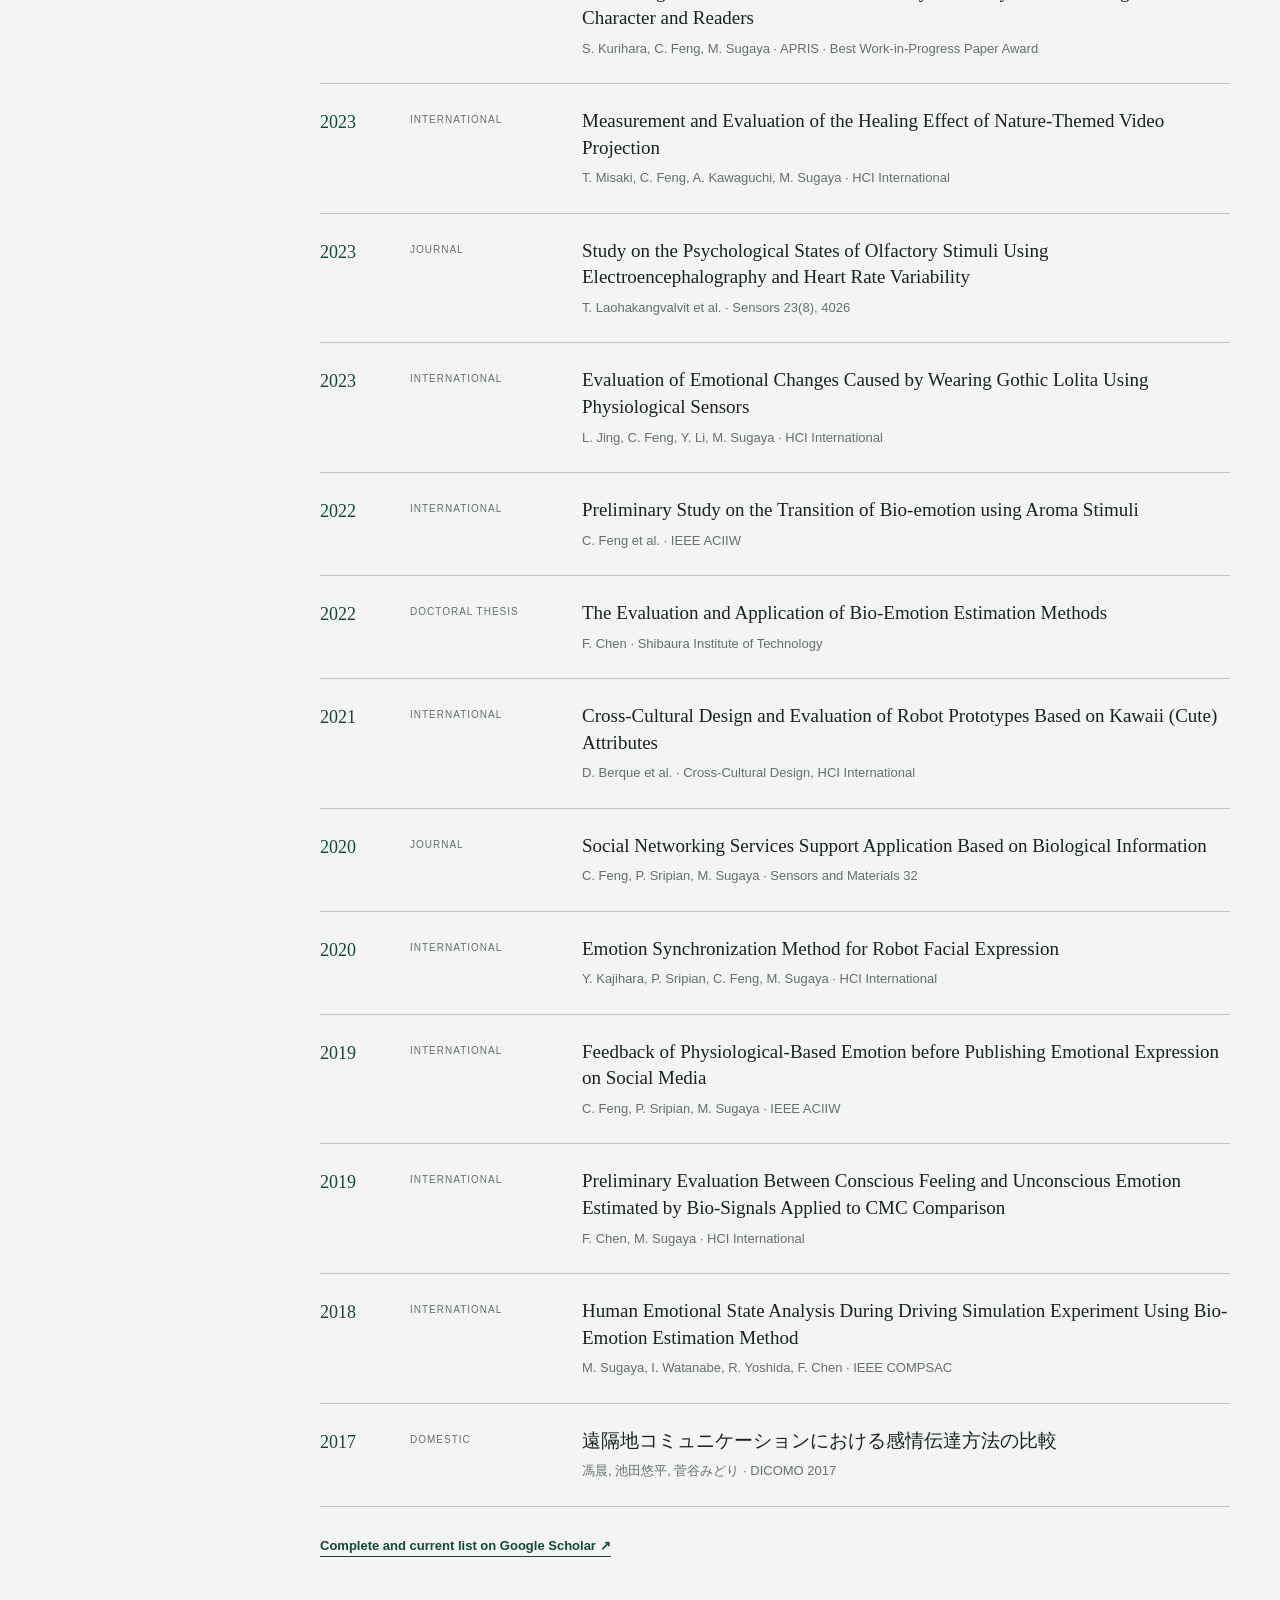
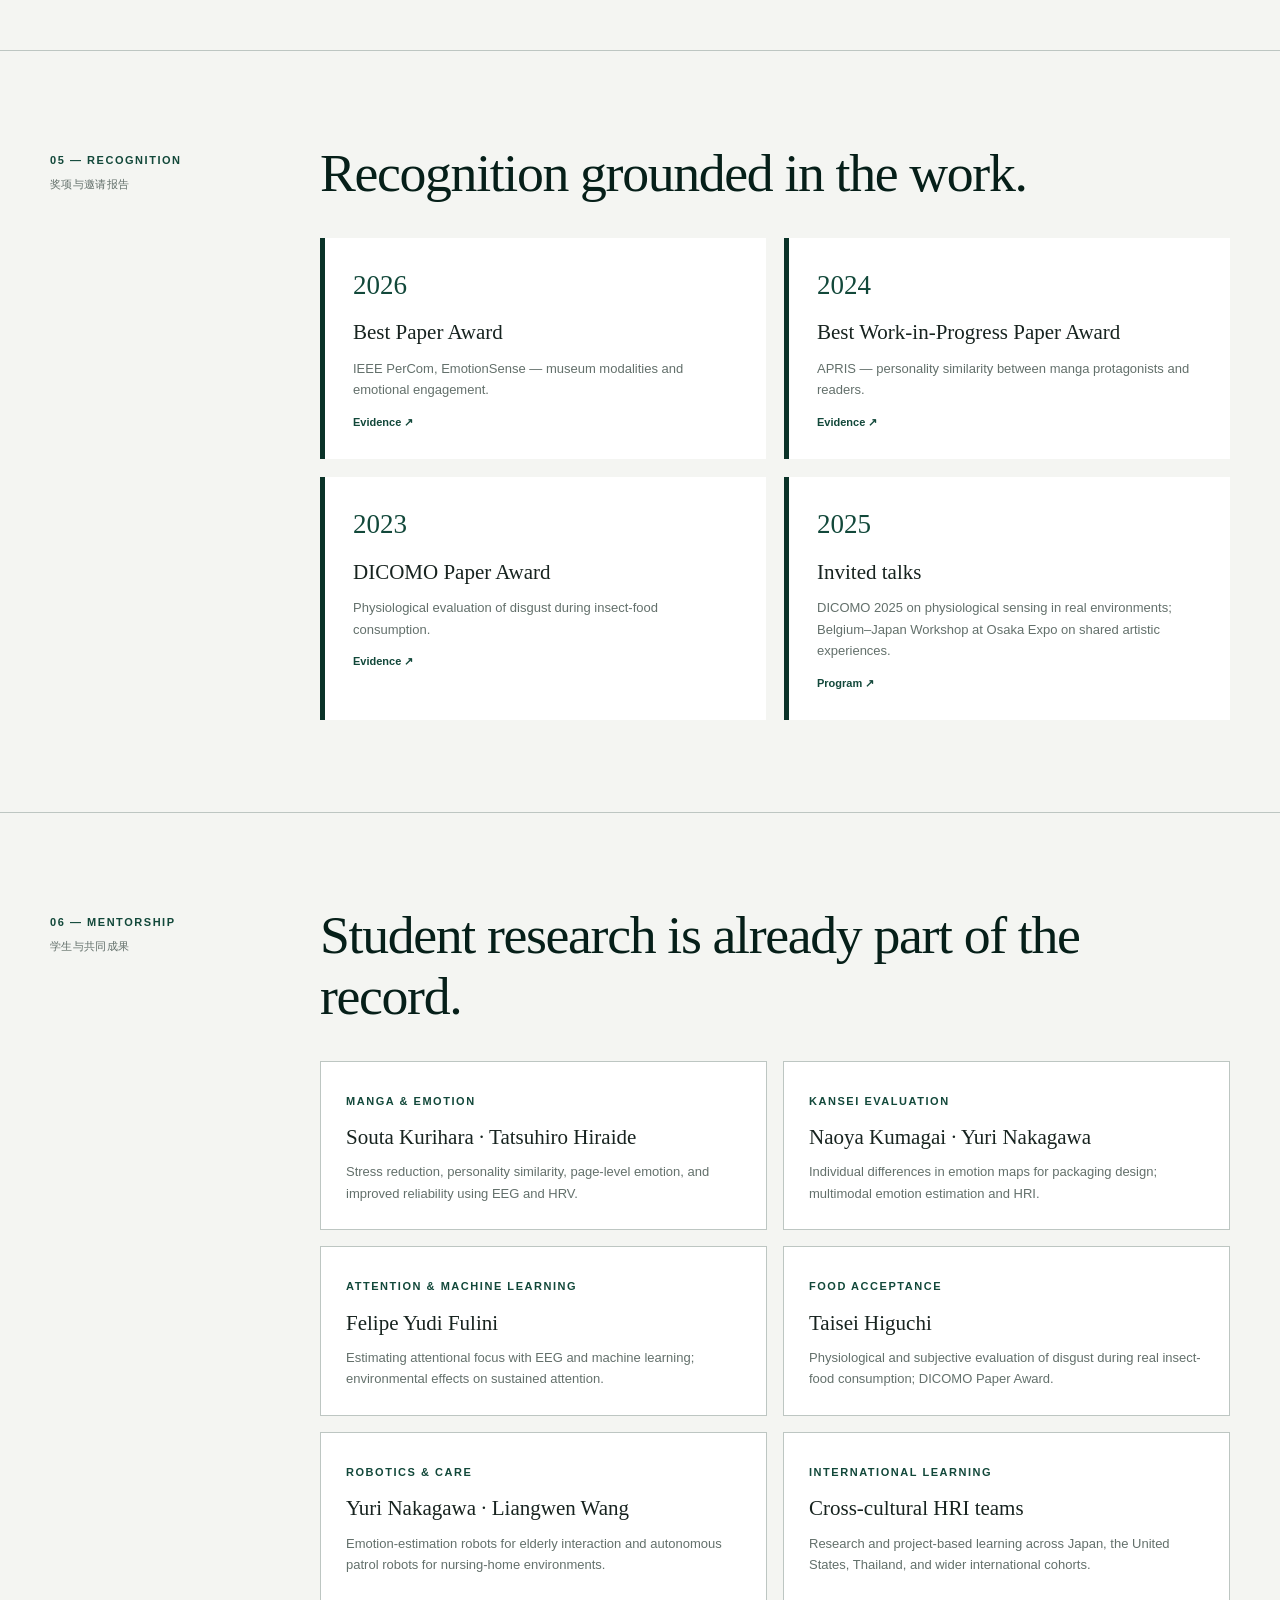
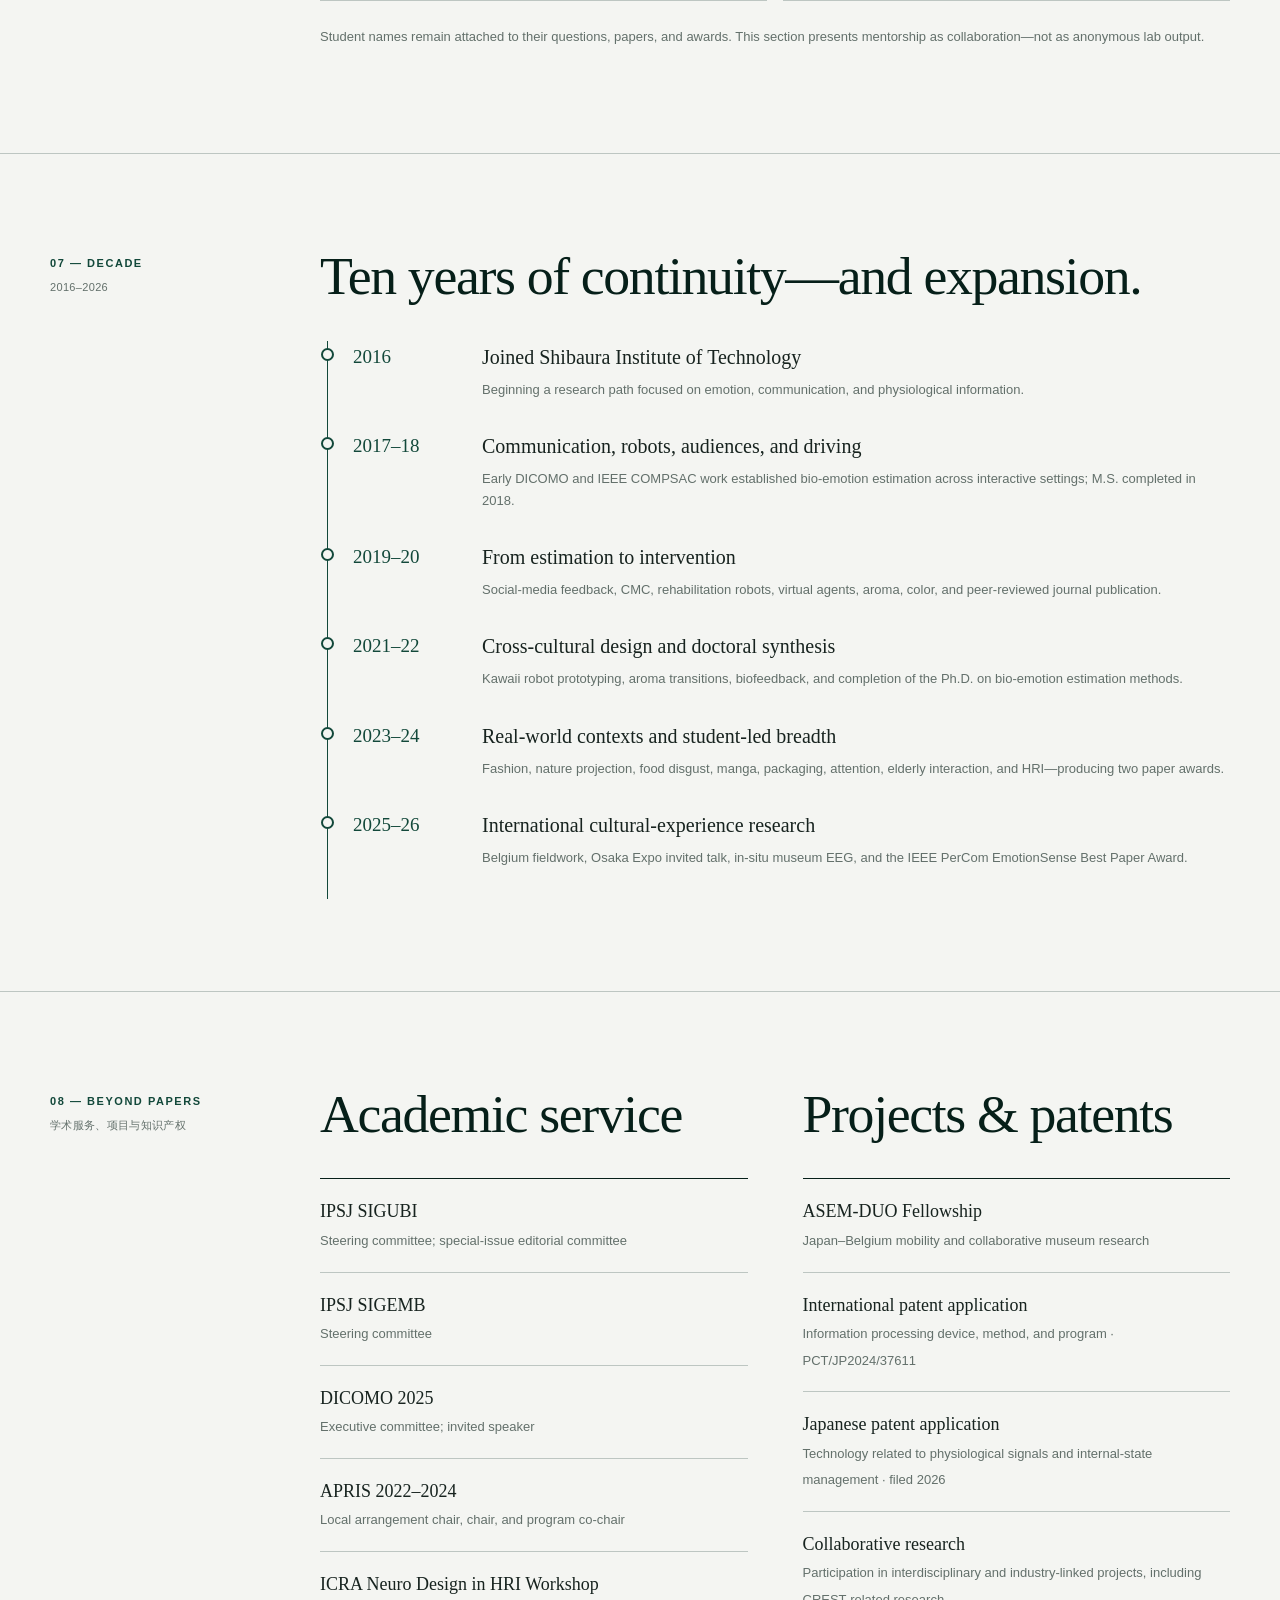
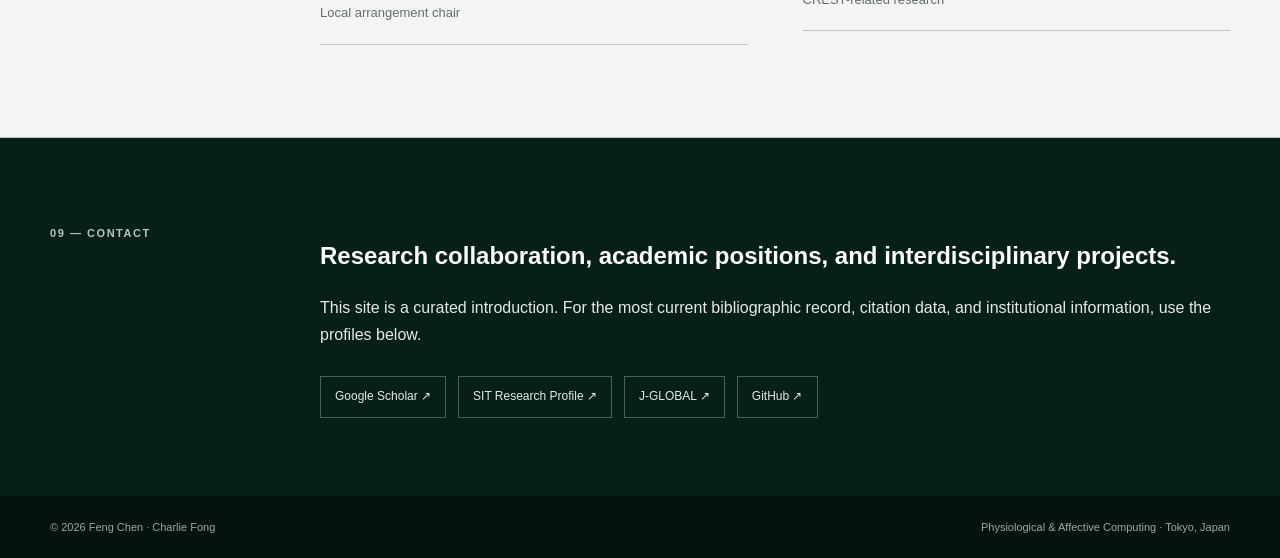
==== commit 5b621dfb: "Use new personal portrait on homepage" ====
--- a/index.html
+++ b/index.html
@@ -14,7 +14,7 @@
     .section{padding:92px 0;border-bottom:1px solid var(--line)}.section-grid{display:grid;grid-template-columns:200px minmax(0,1fr);gap:70px}.section-label{color:var(--green2);padding-top:8px}.section-label span{display:block;color:var(--muted);font-weight:400;margin-top:6px;text-transform:none;letter-spacing:.03em}.section h2{font-family:Georgia,serif;font-size:clamp(35px,4.2vw,54px);line-height:1.13;font-weight:400;letter-spacing:-.025em;margin:0 0 34px;color:var(--forest)}.lead{font-family:Georgia,serif;font-size:25px;line-height:1.5;max-width:850px;margin:0 0 28px}.prose{max-width:850px}.prose p{margin:0 0 18px}
     .programs{display:grid;grid-template-columns:repeat(3,1fr);border-top:2px solid var(--forest)}.program{padding:28px 26px 32px;border-right:1px solid var(--line);border-bottom:1px solid var(--line)}.program:last-child{border-right:0}.program .num{font-family:Georgia,serif;color:var(--green2)}.program h3{font-family:Georgia,serif;font-size:25px;line-height:1.25;font-weight:400;margin:70px 0 15px;color:var(--forest)}.program p{font-size:14px;color:#45534e;margin:0}.methods{margin-top:36px;padding:24px 28px;background:var(--silver2);display:flex;gap:22px;align-items:baseline}.methods b{font-size:11px;letter-spacing:.13em;text-transform:uppercase;color:var(--green2);min-width:110px}.methods span{font-family:Georgia,serif;font-size:18px}
     .feature-grid{display:grid;grid-template-columns:1.25fr 1fr;background:var(--green);color:white}.feature-image{min-height:510px;background:url("https://www.shibaura-it.ac.jp/assets/FENG-CHEN-s.jpg") center/cover no-repeat;position:relative}.feature-image:after{content:"";position:absolute;inset:0;background:linear-gradient(90deg,transparent 55%,rgba(10,50,40,.58))}.feature-copy{padding:68px 58px}.feature-copy .tag{color:var(--silver)}.feature-copy h2{color:white;margin:20px 0 25px}.feature-copy p{color:var(--silver2)}.award{display:inline-block;margin-top:22px;color:white;border-bottom:1px solid var(--silver);padding-bottom:4px;font-weight:700;font-size:13px}.evidence{display:flex;gap:10px;flex-wrap:wrap;margin-top:28px}.evidence span{border:1px solid #ffffff42;padding:6px 10px;font-size:11px;color:var(--silver2)}
-    .highlights{display:grid;grid-template-columns:repeat(3,1fr);gap:20px}.highlight{background:white;border:1px solid var(--line);display:flex;flex-direction:column}.highlight img,.highlight-visual{width:100%;height:210px;object-fit:cover}.highlight img.award-crop{object-position:center 69%}.highlight-visual{display:grid;place-items:center;background:linear-gradient(135deg,var(--forest),var(--green2));color:var(--silver2);font:32px Georgia,serif;letter-spacing:.08em;position:relative;overflow:hidden}.highlight-visual:before,.highlight-visual:after{content:"";position:absolute;width:180px;height:180px;border:1px solid #ffffff38;transform:rotate(45deg)}.highlight-visual:after{width:95px;height:95px;border-color:#ffffff6b}.highlight-visual span{position:relative;z-index:1}.highlight-body{padding:23px;display:flex;flex-direction:column;flex:1}.highlight .tag{color:var(--green2)}.highlight h3{font-family:Georgia,serif;font-size:22px;line-height:1.3;font-weight:400;margin:14px 0}.highlight p{font-size:14px;color:var(--muted);margin:0 0 20px}.highlight a{margin-top:auto;font-size:12px;font-weight:700;color:var(--green2)}
+    .highlights{display:grid;grid-template-columns:repeat(3,1fr);gap:20px}.highlight{background:white;border:1px solid var(--line);display:flex;flex-direction:column}.highlight img,.highlight-visual{width:100%;height:210px;object-fit:cover}.highlight img.award-crop{object-position:center 82%}.highlight-visual{display:grid;place-items:center;background:linear-gradient(135deg,var(--forest),var(--green2));color:var(--silver2);font:32px Georgia,serif;letter-spacing:.08em;position:relative;overflow:hidden}.highlight-visual:before,.highlight-visual:after{content:"";position:absolute;width:180px;height:180px;border:1px solid #ffffff38;transform:rotate(45deg)}.highlight-visual:after{width:95px;height:95px;border-color:#ffffff6b}.highlight-visual span{position:relative;z-index:1}.highlight-body{padding:23px;display:flex;flex-direction:column;flex:1}.highlight .tag{color:var(--green2)}.highlight h3{font-family:Georgia,serif;font-size:22px;line-height:1.3;font-weight:400;margin:14px 0}.highlight p{font-size:14px;color:var(--muted);margin:0 0 20px}.highlight a{margin-top:auto;font-size:12px;font-weight:700;color:var(--green2)}
     .pub-controls{display:flex;gap:10px;flex-wrap:wrap;margin-bottom:25px}.pub-controls button{font:inherit;font-size:12px;border:1px solid var(--line);background:transparent;padding:8px 13px;cursor:pointer}.pub-controls button.active,.pub-controls button:hover{background:var(--forest);color:white;border-color:var(--forest)}.publications{border-top:2px solid var(--forest)}.publication{display:grid;grid-template-columns:68px 150px 1fr;gap:22px;padding:24px 0;border-bottom:1px solid var(--line)}.publication[hidden]{display:none}.publication time{font-family:Georgia,serif;font-size:18px;color:var(--green2)}.pub-type{font-size:10px;letter-spacing:.1em;text-transform:uppercase;color:var(--muted);padding-top:4px}.publication strong{display:block;font-family:Georgia,serif;font-size:19px;line-height:1.4;font-weight:400}.publication small{display:block;color:var(--muted);font-size:13px;margin-top:6px}.more-link{display:inline-block;margin-top:28px;border-bottom:1px solid var(--green2);font-size:13px;font-weight:700;color:var(--green2)}
     .awards{display:grid;grid-template-columns:1fr 1fr;gap:18px}.award-card{background:white;border-left:5px solid var(--green);padding:25px 28px}.award-card time{font-family:Georgia,serif;font-size:27px;color:var(--green2)}.award-card h3{font-family:Georgia,serif;font-size:21px;font-weight:400;margin:8px 0}.award-card p{font-size:13px;color:var(--muted);margin:0}.award-card a{display:inline-block;margin-top:12px;font-size:11px;font-weight:700;color:var(--green2)}
     .students{display:grid;grid-template-columns:repeat(2,1fr);gap:16px}.student{padding:25px;border:1px solid var(--line);background:white}.student .tag{color:var(--green2)}.student h3{font-family:Georgia,serif;font-size:21px;font-weight:400;line-height:1.35;margin:10px 0}.student p{font-size:13px;color:var(--muted);margin:0}.credit-note{margin-top:25px;font-size:13px;color:var(--muted)}
@@ -27,7 +27,7 @@
 <body>
   <header class="topbar"><div class="wrap"><a class="mark" href="#top"><span class="monogram">FC</span><span><b>Feng Chen · 馮 晨</b><small>Academic profile</small></span></a><nav><a href="profile.html">Profile</a><a href="#research">Research</a><a href="#work">Work</a><a href="#students">Students</a><a href="#timeline">Timeline</a><a href="#contact">Contact</a></nav></div></header>
   <main id="top">
-    <section class="hero"><div class="wrap hero-grid"><div><div class="eyebrow">Researcher · Physiological & Affective Computing</div><h1>Feng Chen</h1><p class="alias">馮 晨 · Charlie Fong</p><p class="position">Studying how physiological signals reveal human emotion, attention, and experience—and how that evidence can shape more responsive technologies and environments.</p></div><aside class="hero-aside"><img class="portrait-thumb" src="[data-uri]" alt="Portrait of Feng Chen"><div class="hero-aside-copy"><p><strong>Current affiliation</strong>SIT Research Laboratories<br>Shibaura Institute of Technology</p><p><strong>Based in</strong>Tokyo, Japan</p><div class="profile-links"><a href="profile.html">Full profile →</a><a href="https://scholar.google.co.jp/citations?user=FS129GcAAAAJ">Scholar ↗</a></div></div></aside></div></section>
+    <section class="hero"><div class="wrap hero-grid"><div><div class="eyebrow">Researcher · Physiological & Affective Computing</div><h1>Feng Chen</h1><p class="alias">馮 晨 · Charlie Fong</p><p class="position">Studying how physiological signals reveal human emotion, attention, and experience—and how that evidence can shape more responsive technologies and environments.</p></div><aside class="hero-aside"><img class="portrait-thumb" src="[data-uri]" alt="Portrait of Feng Chen"><div class="hero-aside-copy"><p><strong>Current affiliation</strong>SIT Research Laboratories<br>Shibaura Institute of Technology</p><p><strong>Based in</strong>Tokyo, Japan</p><div class="profile-links"><a href="profile.html">Full profile →</a><a href="https://scholar.google.co.jp/citations?user=FS129GcAAAAJ">Scholar ↗</a></div></div></aside></div></section>
     <section class="metrics"><div class="wrap metrics-grid"><div class="metric"><b>2016—2026</b><span>A decade of research at SIT</span></div><div class="metric"><b>24+</b><span>Research outputs across journals and conferences</span></div><div class="metric"><b>3</b><span>Peer-reviewed paper awards</span></div><div class="metric"><b>2</b><span>Patent applications</span></div></div></section>
 
     <section class="section" id="profile"><div class="wrap section-grid"><div class="section-label">01 — Position<span>研究者としての位置づけ</span></div><div class="prose"><h2>From sensing internal states to designing better human experiences.</h2><p class="lead">My work sits at the intersection of affective computing, physiological signal analysis, human–computer interaction, and kansei informatics.</p><p>Since joining Shibaura Institute of Technology in 2016, I have developed and evaluated ways to estimate emotion, attention, stress, arousal, and engagement from EEG, heart-rate variability, and other signals. The work has moved steadily from controlled experiments toward real situations: social media, rehabilitation, robots, aroma, fashion, packaging, manga, food, learning, and museums.</p><p>I am interested not only in whether an internal state can be classified, but in what that evidence means for the design of systems, media, environments, and cultural experiences. I work as an independent researcher and collaborator across computing, engineering, culture, and human experience.</p></div></div></section>
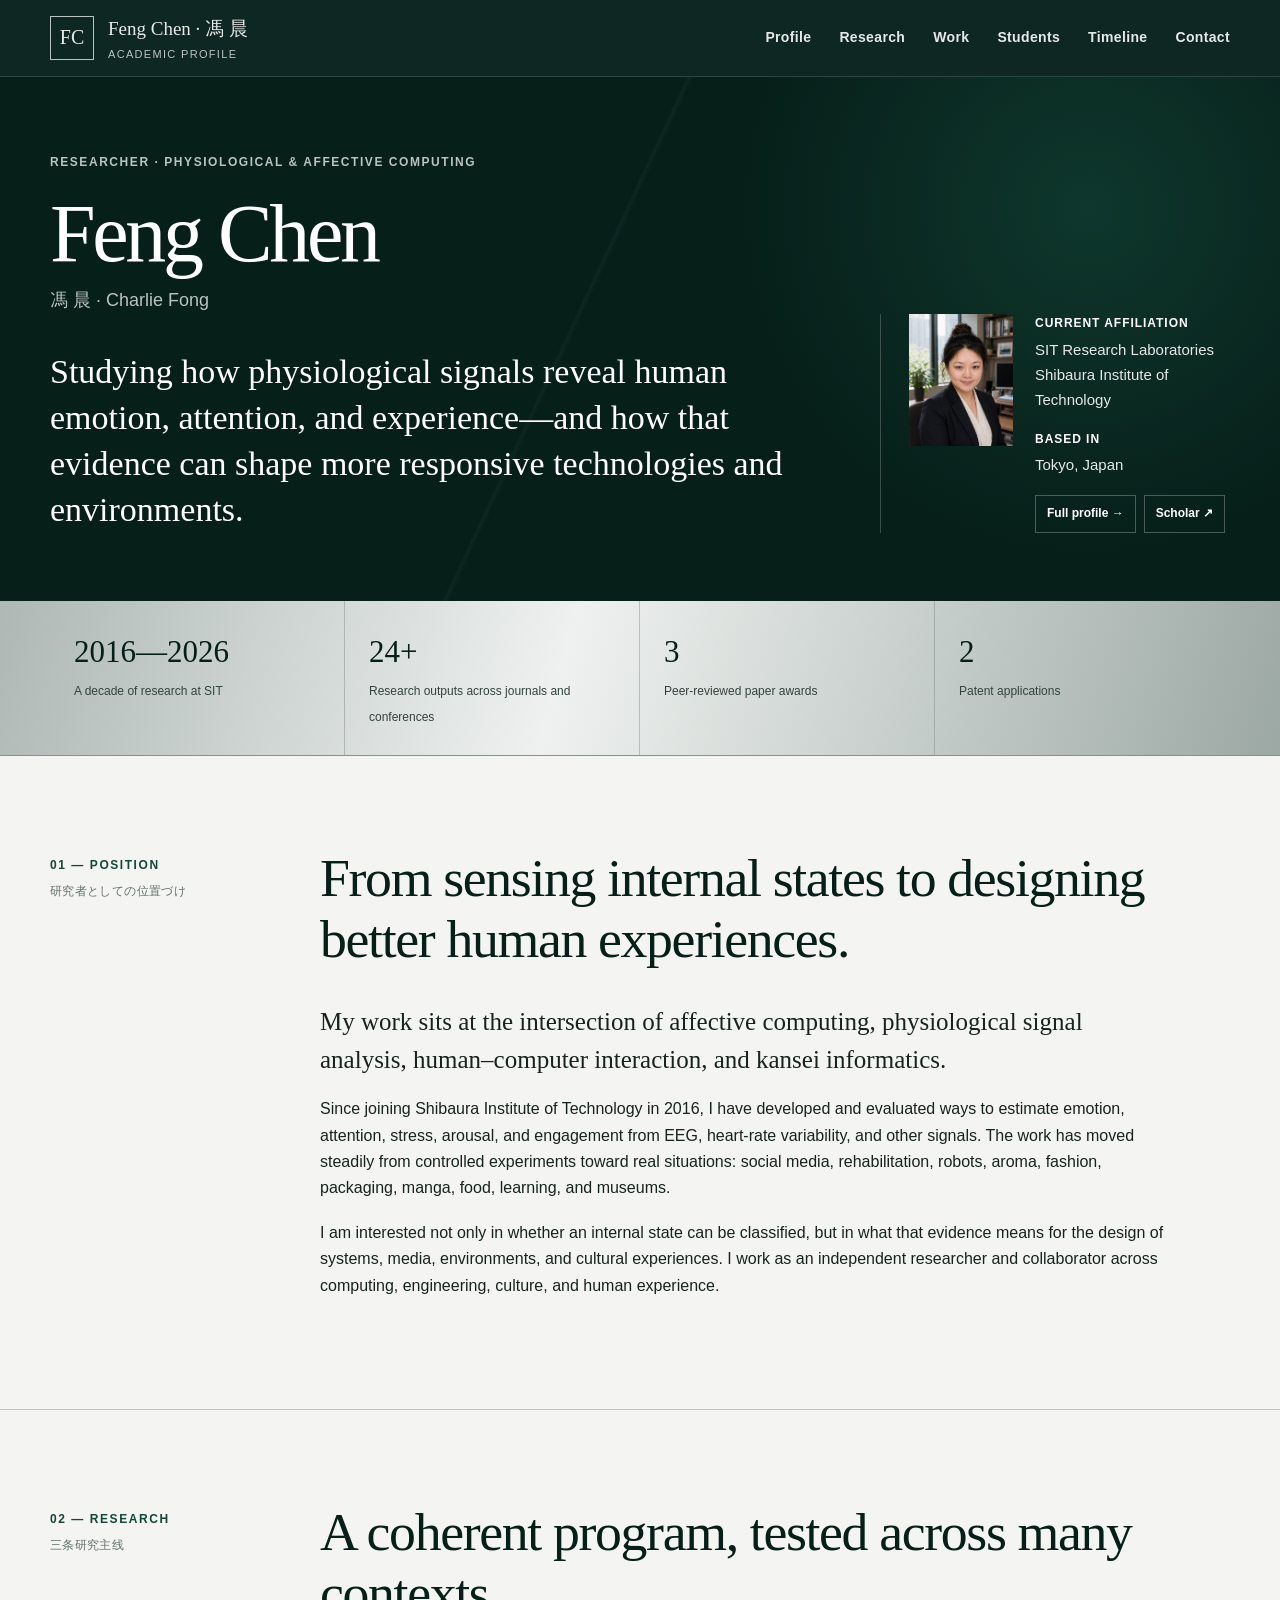
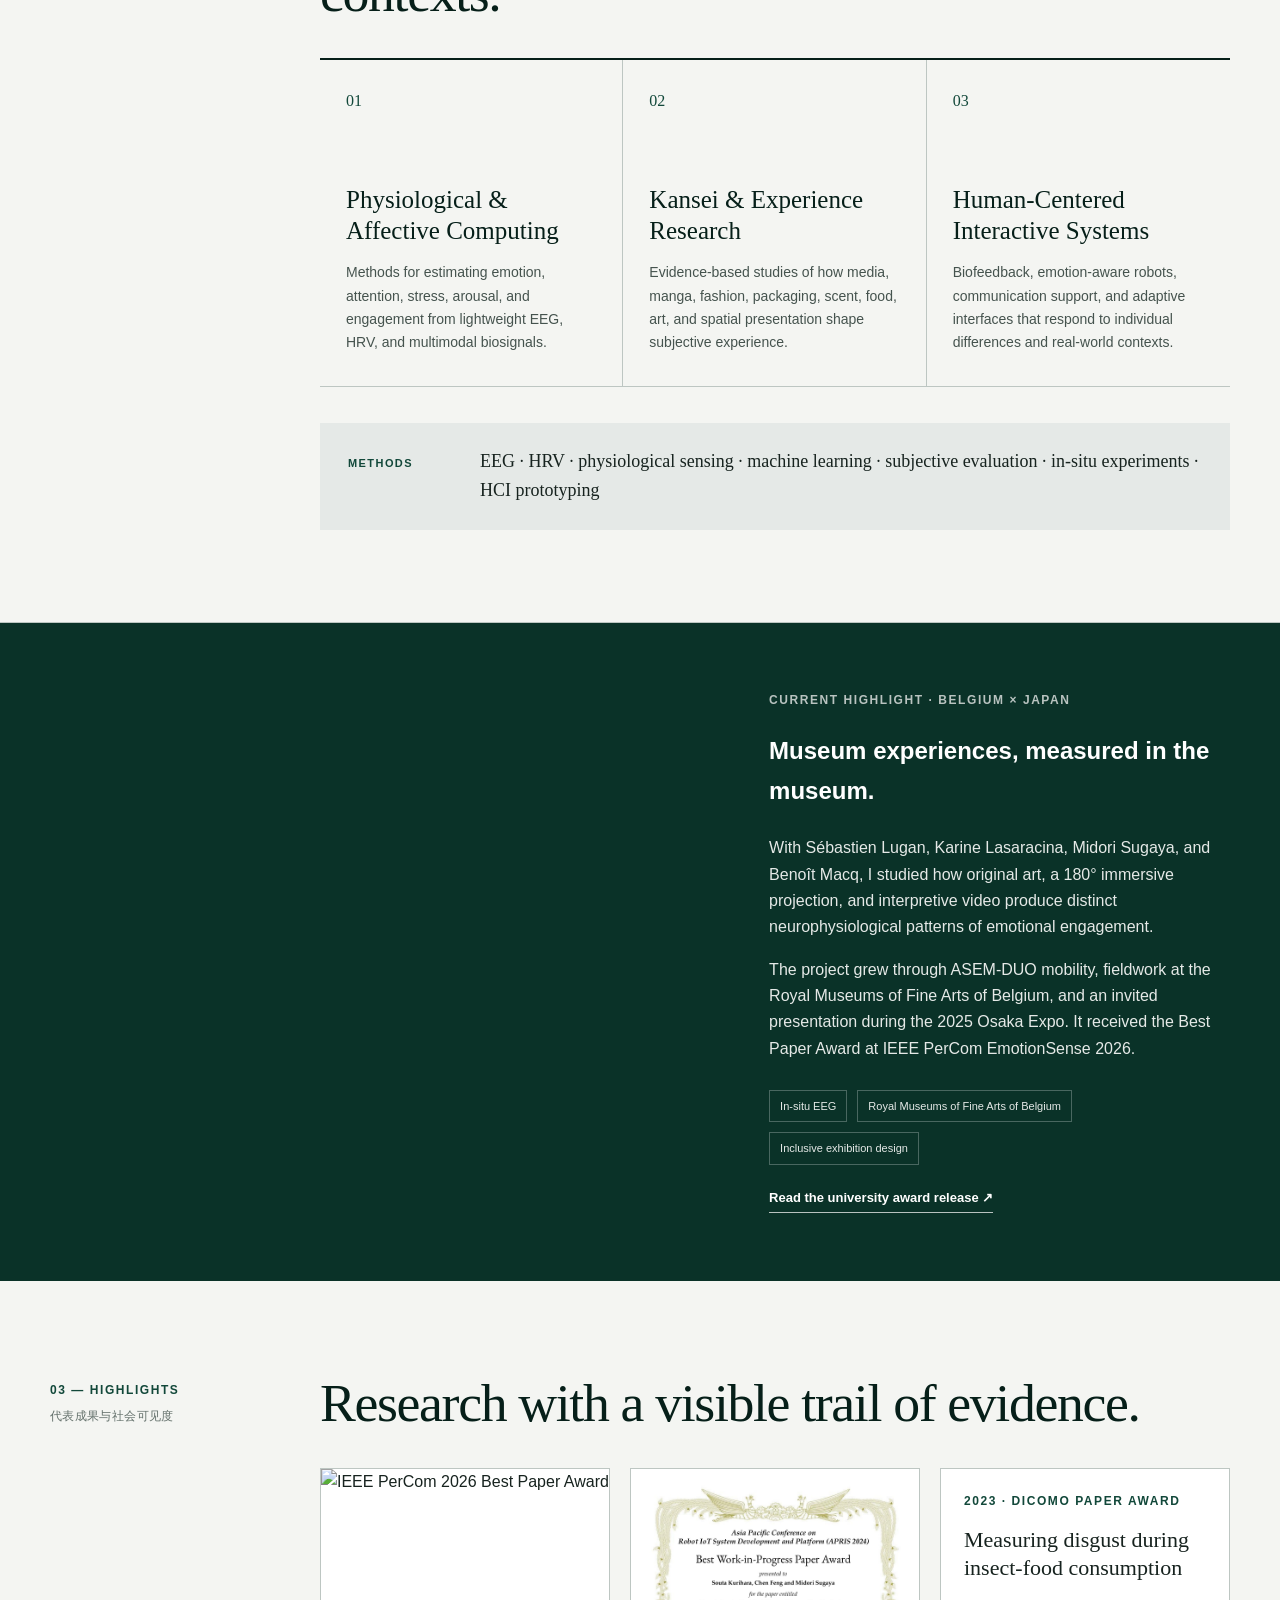
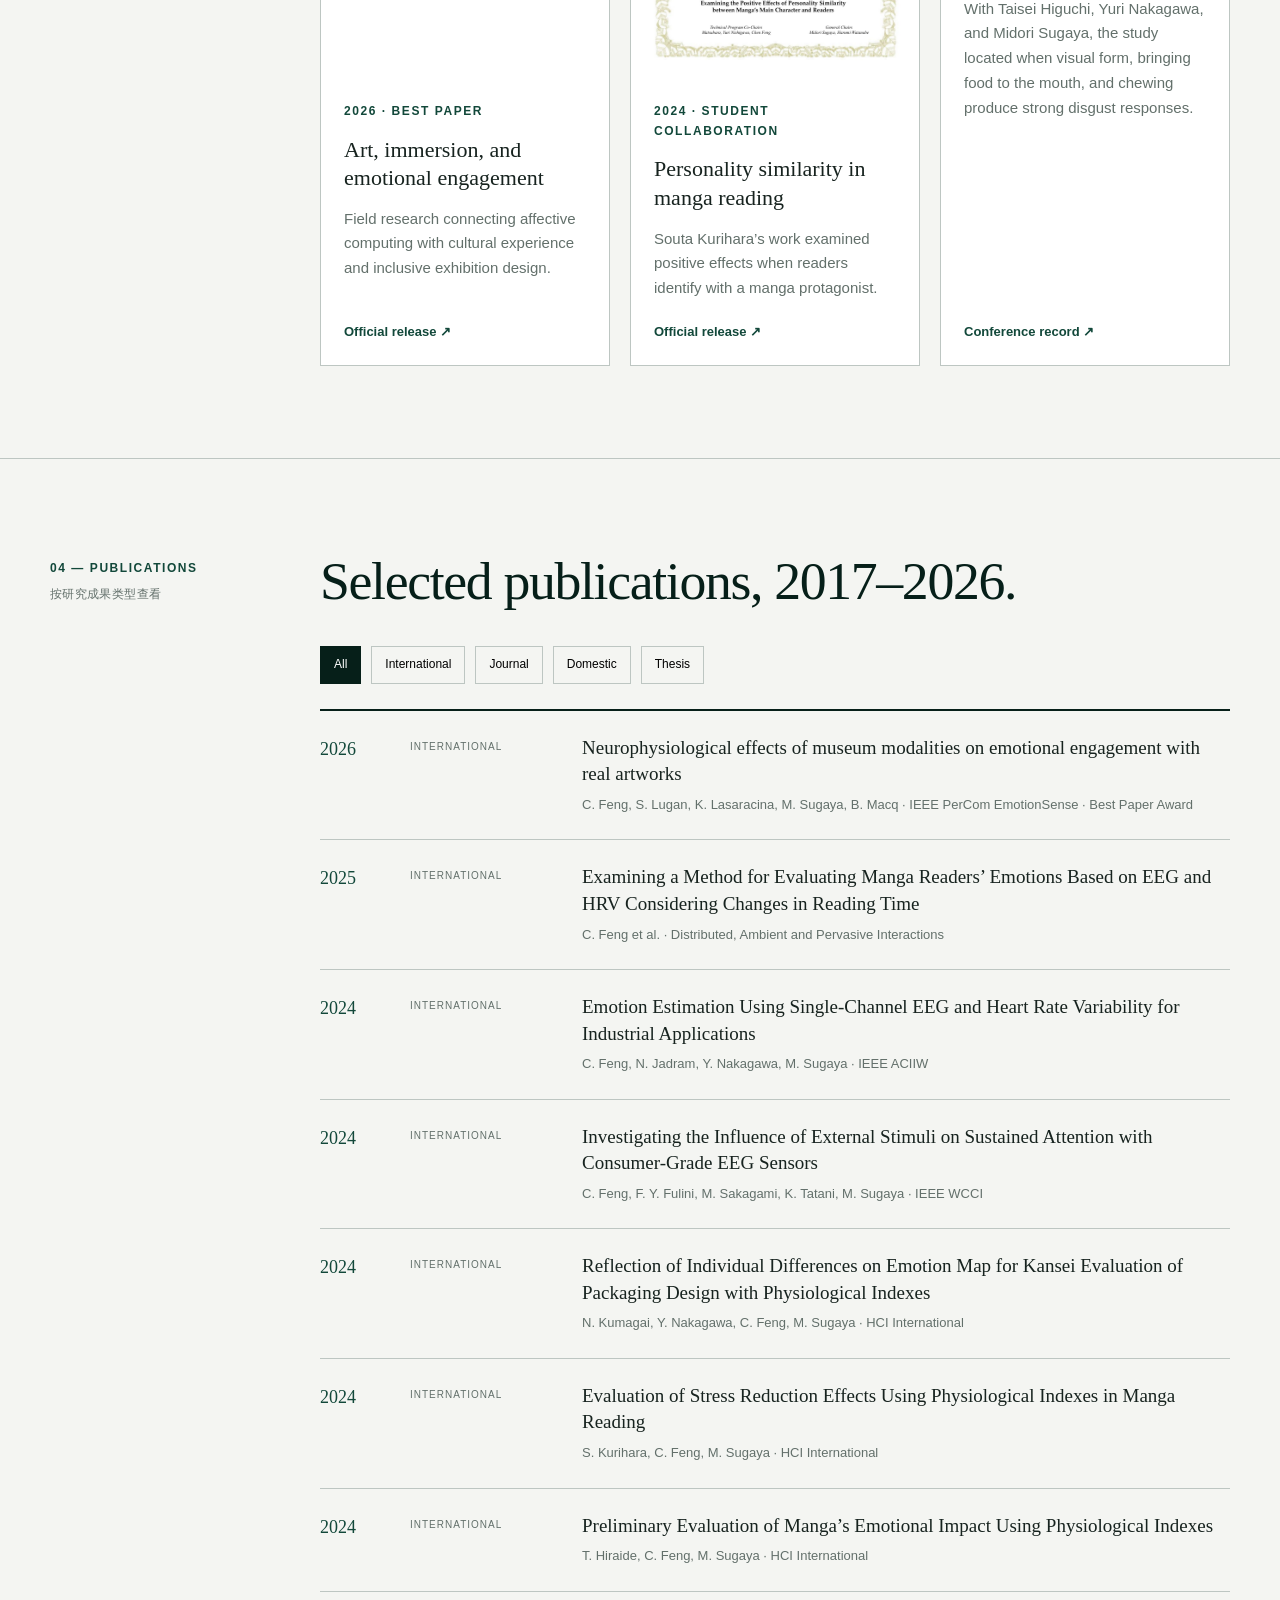
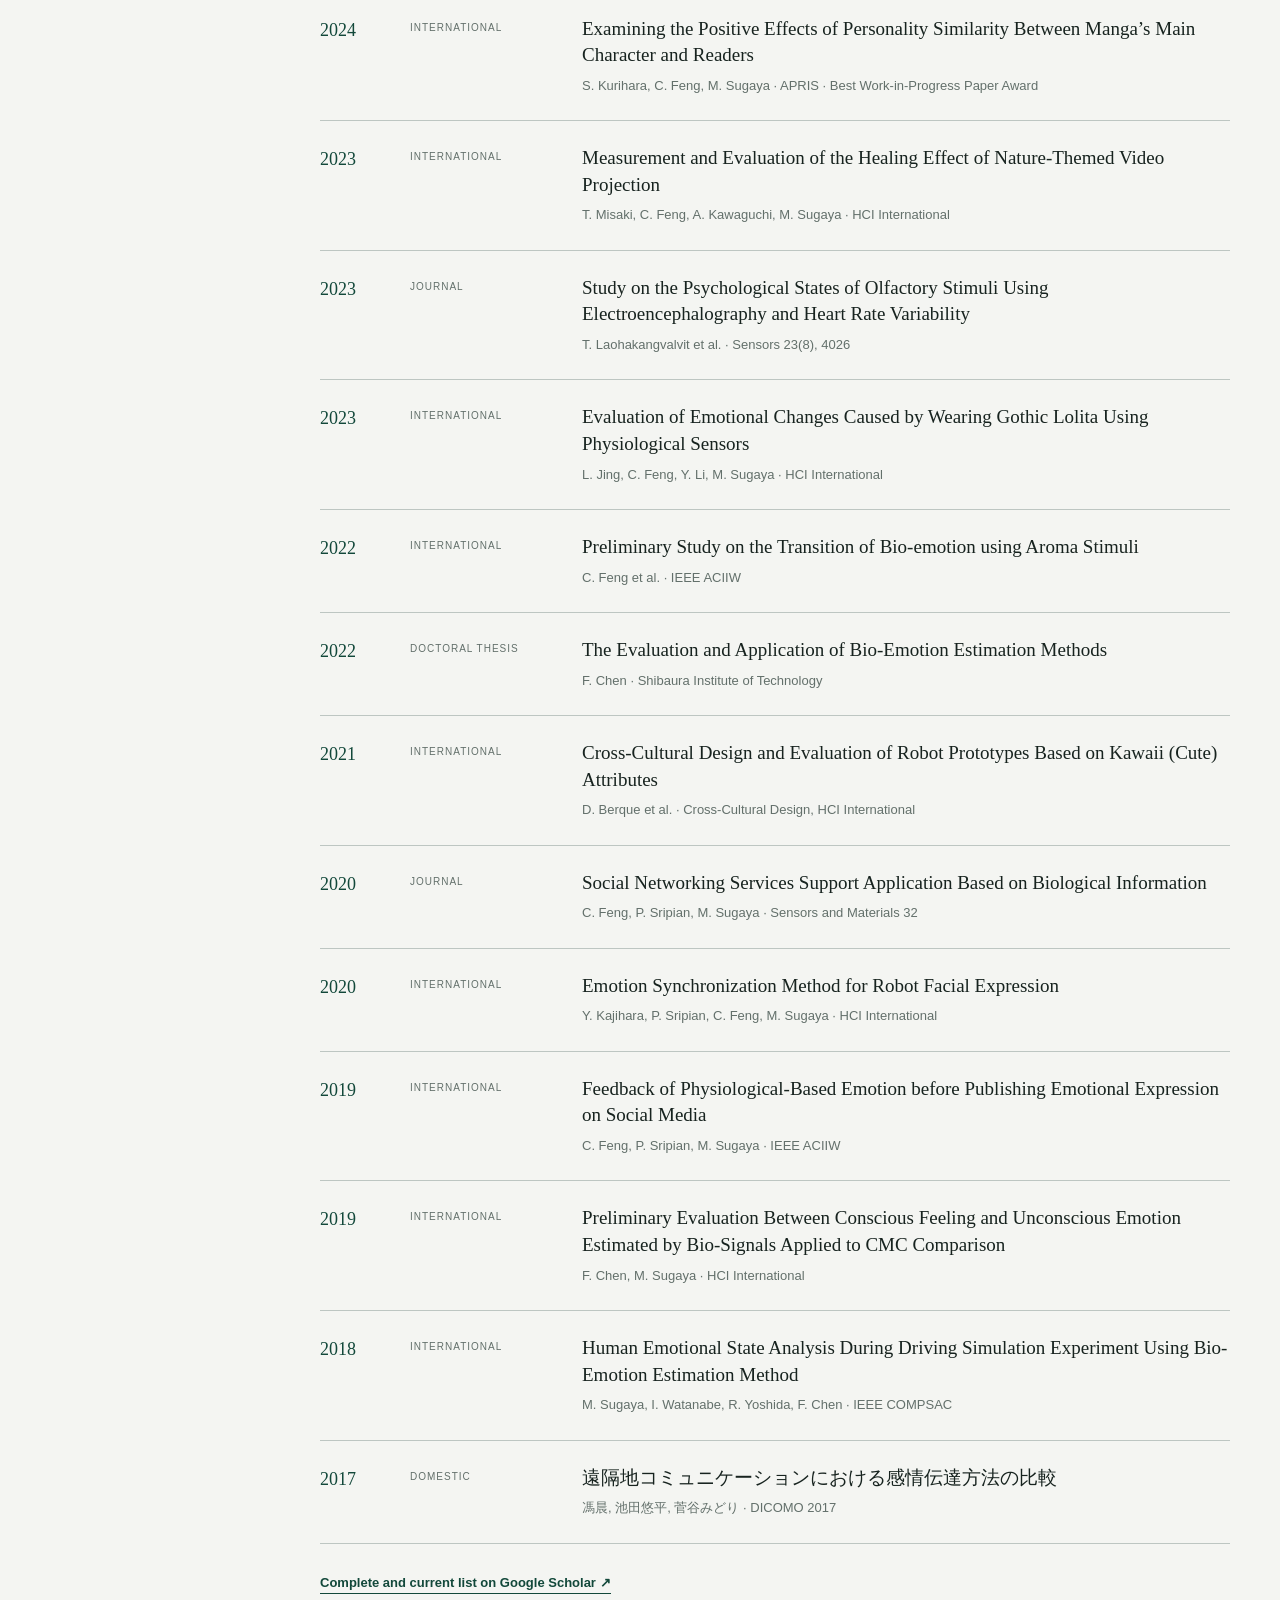
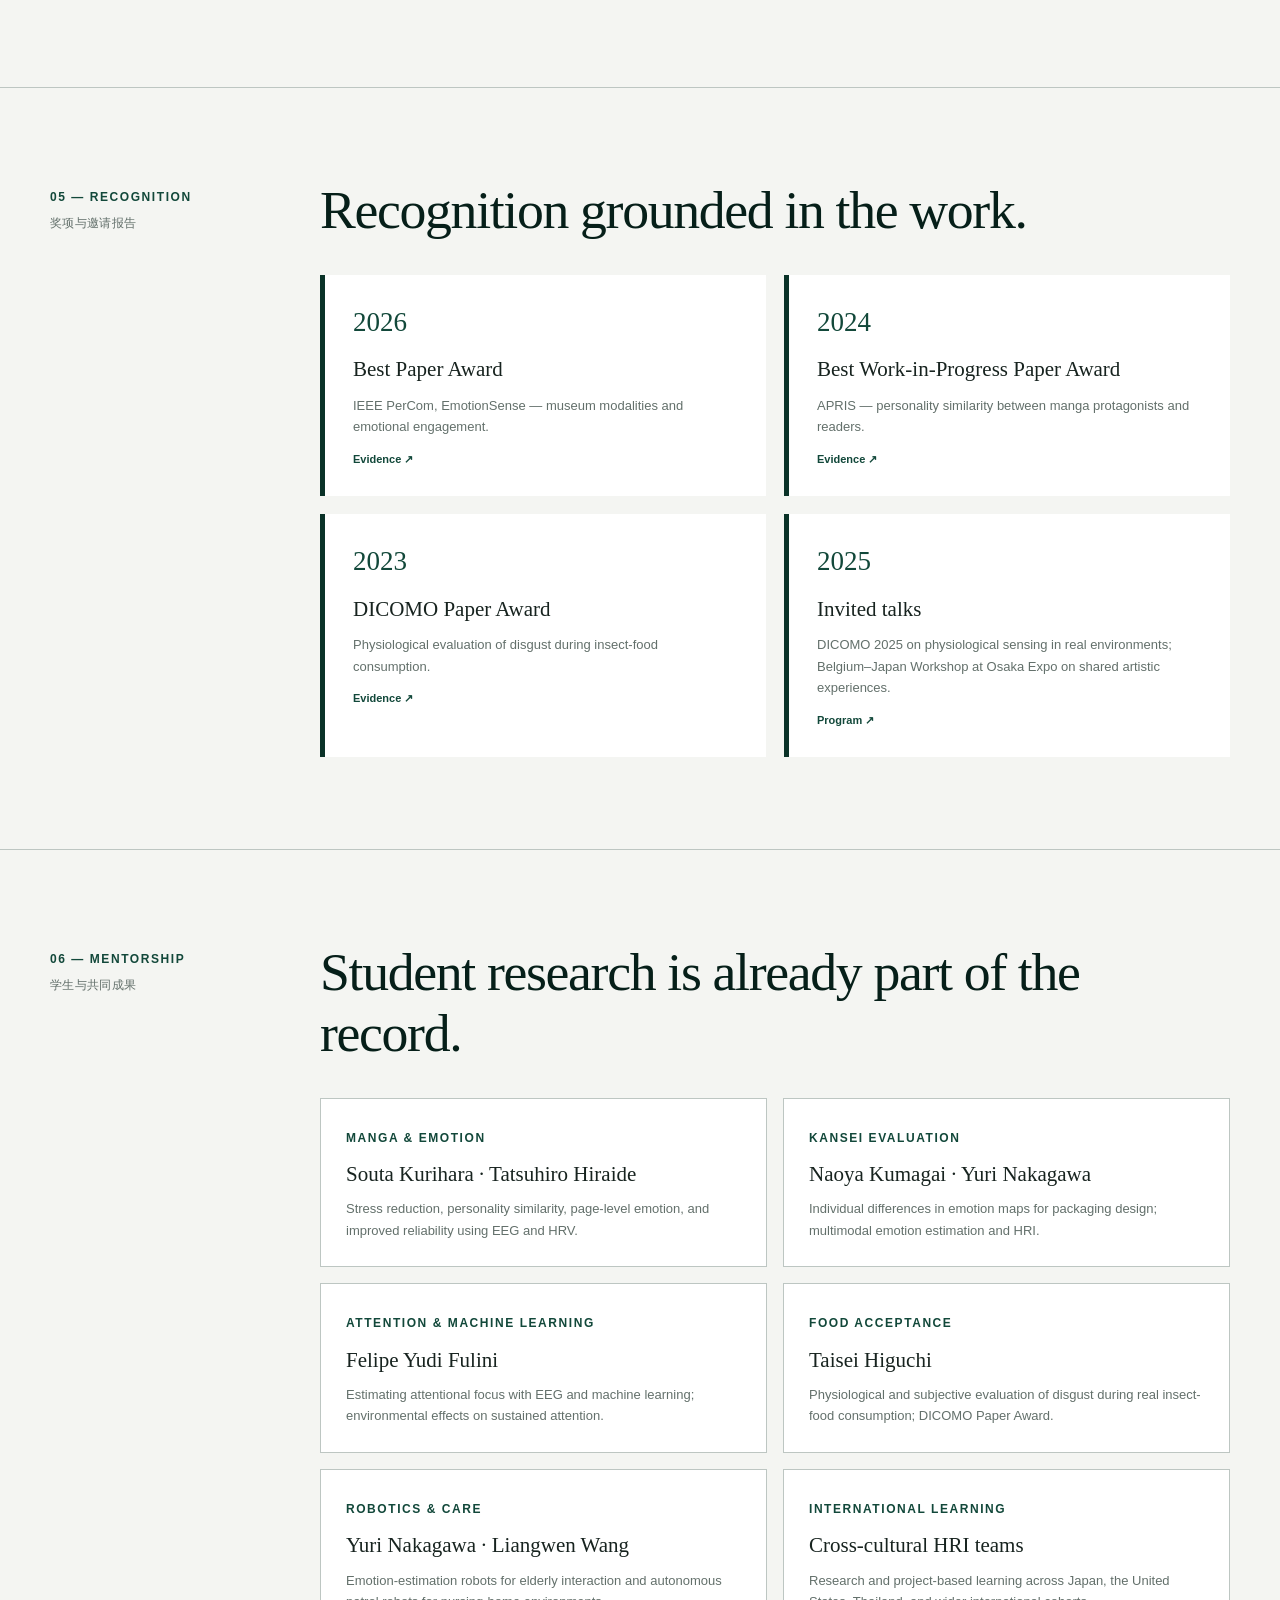
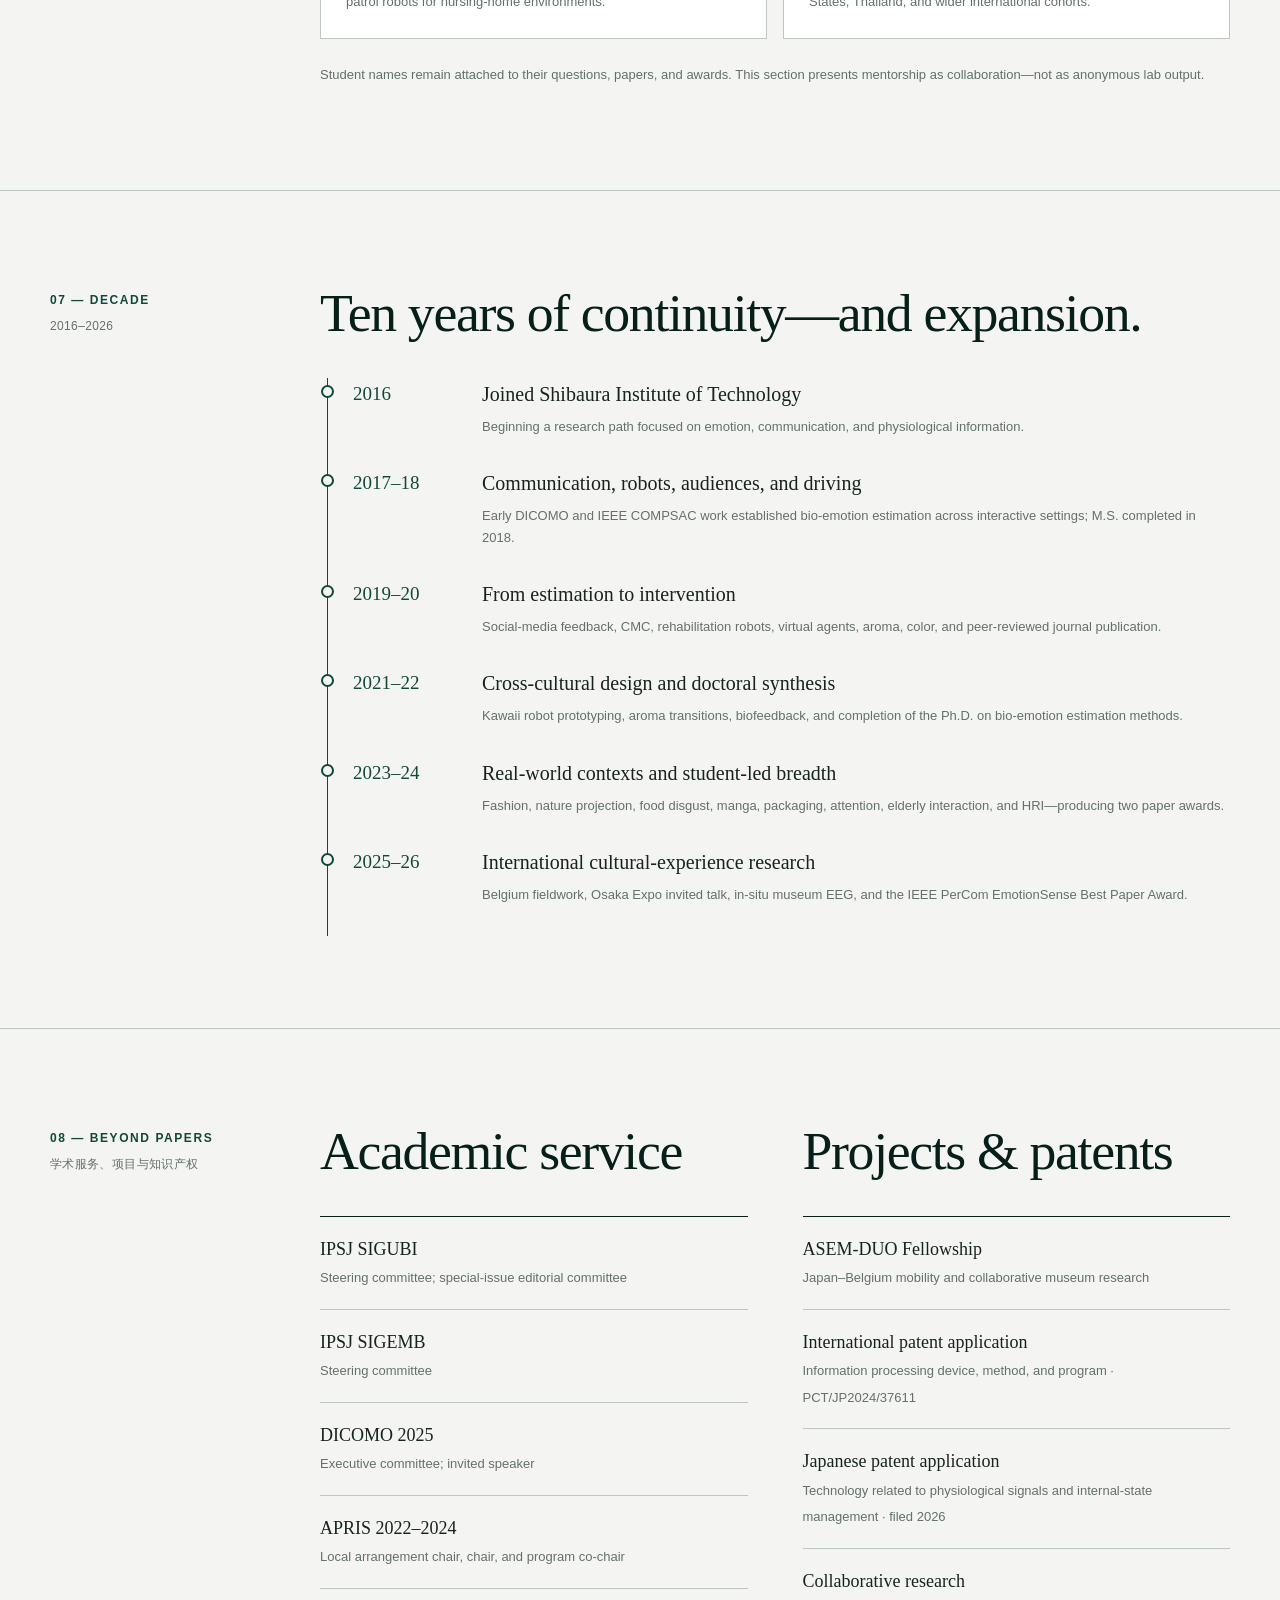
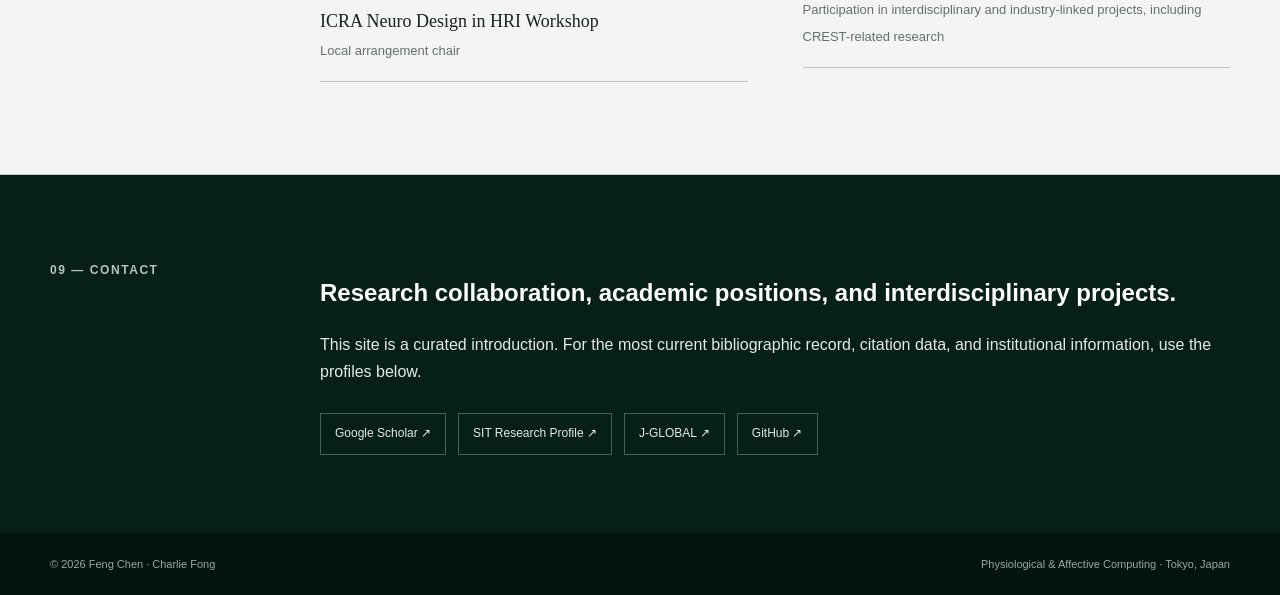
==== commit 61a620ca: "Use original APRIS certificate and improve type scale" ====
--- a/index.html
+++ b/index.html
@@ -8,13 +8,13 @@
   <style>
     :root{--forest:#061f19;--green:#0a3228;--green2:#12483a;--silver:#b9c3c0;--silver2:#e5e9e7;--paper:#f4f5f2;--ink:#17231f;--muted:#63706b;--line:#bdc6c2;--white:#fff}
     *{box-sizing:border-box}html{scroll-behavior:smooth}body{margin:0;background:var(--paper);color:var(--ink);font-family:Inter,Arial,"Helvetica Neue",sans-serif;font-size:16px;line-height:1.65}a{color:inherit;text-decoration:none}img{max-width:100%;display:block}.wrap{width:min(1180px,calc(100% - 64px));margin:auto}
-    .topbar{position:sticky;top:0;z-index:20;background:rgba(6,31,25,.96);color:var(--silver2);border-bottom:1px solid #ffffff24;backdrop-filter:blur(12px)}.topbar .wrap{height:72px;display:flex;align-items:center;justify-content:space-between}.mark{display:flex;align-items:center;gap:14px}.monogram{width:42px;height:42px;display:grid;place-items:center;border:1px solid var(--silver);font-family:Georgia,serif;font-size:19px}.mark b{font-family:Georgia,serif;font-size:18px;font-weight:400}.mark small{display:block;color:var(--silver);font-size:10px;letter-spacing:.12em;text-transform:uppercase}.topbar nav{display:flex;gap:24px;font-size:12px;letter-spacing:.04em}.topbar nav a{color:var(--silver2)}
-    .hero{background:var(--forest);color:white;padding:76px 0 68px;position:relative;overflow:hidden}.hero:after{content:"";position:absolute;inset:0;background:linear-gradient(115deg,transparent 45%,rgba(255,255,255,.035) 45.2%,transparent 45.5%),radial-gradient(circle at 85% 25%,#1c5b4966,transparent 30%);pointer-events:none}.hero-grid{display:grid;grid-template-columns:minmax(0,1fr) 350px;gap:76px;position:relative;z-index:1}.eyebrow,.section-label,.tag,.stat-label{font-size:11px;letter-spacing:.14em;text-transform:uppercase;font-weight:700}.eyebrow{color:var(--silver)}h1{font-family:Georgia,"Times New Roman",serif;font-size:clamp(52px,6.4vw,82px);line-height:.95;margin:22px 0 13px;font-weight:400;letter-spacing:-.04em}.alias{font-size:17px;color:var(--silver);margin:0 0 34px}.position{font-family:Georgia,serif;font-size:clamp(24px,2.7vw,34px);line-height:1.35;max-width:780px;margin:0}.hero-aside{align-self:end;border-left:1px solid #ffffff36;padding-left:28px;display:grid;grid-template-columns:104px 1fr;gap:22px}.portrait-thumb{width:104px;height:132px;object-fit:cover;object-position:center 18%;filter:saturate(.82)}.hero-aside-copy p{margin:0 0 17px;color:var(--silver2);font-size:14px}.hero-aside strong{display:block;color:white;font-size:11px;letter-spacing:.08em;text-transform:uppercase;margin-bottom:4px}.profile-links{display:flex;flex-wrap:wrap;gap:8px}.profile-links a{border:1px solid #ffffff45;padding:7px 10px;font-size:11px}.profile-links a:hover{background:white;color:var(--forest)}
+    .topbar{position:sticky;top:0;z-index:20;background:rgba(6,31,25,.96);color:var(--silver2);border-bottom:1px solid #ffffff24;backdrop-filter:blur(12px)}.topbar .wrap{height:76px;display:flex;align-items:center;justify-content:space-between}.mark{display:flex;align-items:center;gap:14px}.monogram{width:44px;height:44px;display:grid;place-items:center;border:1px solid var(--silver);font-family:Georgia,serif;font-size:20px}.mark b{font-family:Georgia,serif;font-size:19px;font-weight:400}.mark small{display:block;color:var(--silver);font-size:11px;letter-spacing:.12em;text-transform:uppercase}.topbar nav{display:flex;gap:28px;font-size:14px;font-weight:600;letter-spacing:.025em}.topbar nav a{color:var(--silver2)}
+    .hero{background:var(--forest);color:white;padding:76px 0 68px;position:relative;overflow:hidden}.hero:after{content:"";position:absolute;inset:0;background:linear-gradient(115deg,transparent 45%,rgba(255,255,255,.035) 45.2%,transparent 45.5%),radial-gradient(circle at 85% 25%,#1c5b4966,transparent 30%);pointer-events:none}.hero-grid{display:grid;grid-template-columns:minmax(0,1fr) 350px;gap:76px;position:relative;z-index:1}.eyebrow,.section-label,.tag,.stat-label{font-size:12px;letter-spacing:.13em;text-transform:uppercase;font-weight:700}.eyebrow{color:var(--silver)}h1{font-family:Georgia,"Times New Roman",serif;font-size:clamp(52px,6.4vw,82px);line-height:.95;margin:22px 0 13px;font-weight:400;letter-spacing:-.04em}.alias{font-size:18px;color:var(--silver);margin:0 0 34px}.position{font-family:Georgia,serif;font-size:clamp(24px,2.7vw,34px);line-height:1.35;max-width:780px;margin:0}.hero-aside{align-self:end;border-left:1px solid #ffffff36;padding-left:28px;display:grid;grid-template-columns:104px 1fr;gap:22px}.portrait-thumb{width:104px;height:132px;object-fit:cover;object-position:center 18%;filter:saturate(.82)}.hero-aside-copy p{margin:0 0 17px;color:var(--silver2);font-size:15px}.hero-aside strong{display:block;color:white;font-size:12px;letter-spacing:.08em;text-transform:uppercase;margin-bottom:4px}.profile-links{display:flex;flex-wrap:wrap;gap:8px}.profile-links a{border:1px solid #ffffff45;padding:8px 11px;font-size:12px;font-weight:600}.profile-links a:hover{background:white;color:var(--forest)}
     .metrics{background:linear-gradient(105deg,#aeb8b5,#eef1ef 44%,#9ca8a4);border-bottom:1px solid #85928d}.metrics-grid{display:grid;grid-template-columns:repeat(4,1fr)}.metric{padding:25px 24px;border-right:1px solid #72807b66}.metric:last-child{border:0}.metric b{display:block;font-family:Georgia,serif;font-size:31px;color:var(--forest);font-weight:400}.metric span{font-size:12px;color:#33443e}
     .section{padding:92px 0;border-bottom:1px solid var(--line)}.section-grid{display:grid;grid-template-columns:200px minmax(0,1fr);gap:70px}.section-label{color:var(--green2);padding-top:8px}.section-label span{display:block;color:var(--muted);font-weight:400;margin-top:6px;text-transform:none;letter-spacing:.03em}.section h2{font-family:Georgia,serif;font-size:clamp(35px,4.2vw,54px);line-height:1.13;font-weight:400;letter-spacing:-.025em;margin:0 0 34px;color:var(--forest)}.lead{font-family:Georgia,serif;font-size:25px;line-height:1.5;max-width:850px;margin:0 0 28px}.prose{max-width:850px}.prose p{margin:0 0 18px}
     .programs{display:grid;grid-template-columns:repeat(3,1fr);border-top:2px solid var(--forest)}.program{padding:28px 26px 32px;border-right:1px solid var(--line);border-bottom:1px solid var(--line)}.program:last-child{border-right:0}.program .num{font-family:Georgia,serif;color:var(--green2)}.program h3{font-family:Georgia,serif;font-size:25px;line-height:1.25;font-weight:400;margin:70px 0 15px;color:var(--forest)}.program p{font-size:14px;color:#45534e;margin:0}.methods{margin-top:36px;padding:24px 28px;background:var(--silver2);display:flex;gap:22px;align-items:baseline}.methods b{font-size:11px;letter-spacing:.13em;text-transform:uppercase;color:var(--green2);min-width:110px}.methods span{font-family:Georgia,serif;font-size:18px}
     .feature-grid{display:grid;grid-template-columns:1.25fr 1fr;background:var(--green);color:white}.feature-image{min-height:510px;background:url("https://www.shibaura-it.ac.jp/assets/FENG-CHEN-s.jpg") center/cover no-repeat;position:relative}.feature-image:after{content:"";position:absolute;inset:0;background:linear-gradient(90deg,transparent 55%,rgba(10,50,40,.58))}.feature-copy{padding:68px 58px}.feature-copy .tag{color:var(--silver)}.feature-copy h2{color:white;margin:20px 0 25px}.feature-copy p{color:var(--silver2)}.award{display:inline-block;margin-top:22px;color:white;border-bottom:1px solid var(--silver);padding-bottom:4px;font-weight:700;font-size:13px}.evidence{display:flex;gap:10px;flex-wrap:wrap;margin-top:28px}.evidence span{border:1px solid #ffffff42;padding:6px 10px;font-size:11px;color:var(--silver2)}
-    .highlights{display:grid;grid-template-columns:repeat(3,1fr);gap:20px}.highlight{background:white;border:1px solid var(--line);display:flex;flex-direction:column}.highlight img,.highlight-visual{width:100%;height:210px;object-fit:cover}.highlight img.award-crop{object-position:center 82%}.highlight-visual{display:grid;place-items:center;background:linear-gradient(135deg,var(--forest),var(--green2));color:var(--silver2);font:32px Georgia,serif;letter-spacing:.08em;position:relative;overflow:hidden}.highlight-visual:before,.highlight-visual:after{content:"";position:absolute;width:180px;height:180px;border:1px solid #ffffff38;transform:rotate(45deg)}.highlight-visual:after{width:95px;height:95px;border-color:#ffffff6b}.highlight-visual span{position:relative;z-index:1}.highlight-body{padding:23px;display:flex;flex-direction:column;flex:1}.highlight .tag{color:var(--green2)}.highlight h3{font-family:Georgia,serif;font-size:22px;line-height:1.3;font-weight:400;margin:14px 0}.highlight p{font-size:14px;color:var(--muted);margin:0 0 20px}.highlight a{margin-top:auto;font-size:12px;font-weight:700;color:var(--green2)}
+    .highlights{display:grid;grid-template-columns:repeat(3,1fr);gap:20px}.highlight{background:white;border:1px solid var(--line);display:flex;flex-direction:column}.highlight img,.highlight-visual{width:100%;height:210px;object-fit:cover}.highlight img.award-certificate{object-fit:contain;background:#fff;padding:8px}.highlight-visual{display:grid;place-items:center;background:linear-gradient(135deg,var(--forest),var(--green2));color:var(--silver2);font:32px Georgia,serif;letter-spacing:.08em;position:relative;overflow:hidden}.highlight-visual:before,.highlight-visual:after{content:"";position:absolute;width:180px;height:180px;border:1px solid #ffffff38;transform:rotate(45deg)}.highlight-visual:after{width:95px;height:95px;border-color:#ffffff6b}.highlight-visual span{position:relative;z-index:1}.highlight-body{padding:23px;display:flex;flex-direction:column;flex:1}.highlight .tag{color:var(--green2)}.highlight h3{font-family:Georgia,serif;font-size:22px;line-height:1.3;font-weight:400;margin:14px 0}.highlight p{font-size:15px;color:var(--muted);margin:0 0 20px}.highlight a{margin-top:auto;font-size:13px;font-weight:700;color:var(--green2)}
     .pub-controls{display:flex;gap:10px;flex-wrap:wrap;margin-bottom:25px}.pub-controls button{font:inherit;font-size:12px;border:1px solid var(--line);background:transparent;padding:8px 13px;cursor:pointer}.pub-controls button.active,.pub-controls button:hover{background:var(--forest);color:white;border-color:var(--forest)}.publications{border-top:2px solid var(--forest)}.publication{display:grid;grid-template-columns:68px 150px 1fr;gap:22px;padding:24px 0;border-bottom:1px solid var(--line)}.publication[hidden]{display:none}.publication time{font-family:Georgia,serif;font-size:18px;color:var(--green2)}.pub-type{font-size:10px;letter-spacing:.1em;text-transform:uppercase;color:var(--muted);padding-top:4px}.publication strong{display:block;font-family:Georgia,serif;font-size:19px;line-height:1.4;font-weight:400}.publication small{display:block;color:var(--muted);font-size:13px;margin-top:6px}.more-link{display:inline-block;margin-top:28px;border-bottom:1px solid var(--green2);font-size:13px;font-weight:700;color:var(--green2)}
     .awards{display:grid;grid-template-columns:1fr 1fr;gap:18px}.award-card{background:white;border-left:5px solid var(--green);padding:25px 28px}.award-card time{font-family:Georgia,serif;font-size:27px;color:var(--green2)}.award-card h3{font-family:Georgia,serif;font-size:21px;font-weight:400;margin:8px 0}.award-card p{font-size:13px;color:var(--muted);margin:0}.award-card a{display:inline-block;margin-top:12px;font-size:11px;font-weight:700;color:var(--green2)}
     .students{display:grid;grid-template-columns:repeat(2,1fr);gap:16px}.student{padding:25px;border:1px solid var(--line);background:white}.student .tag{color:var(--green2)}.student h3{font-family:Georgia,serif;font-size:21px;font-weight:400;line-height:1.35;margin:10px 0}.student p{font-size:13px;color:var(--muted);margin:0}.credit-note{margin-top:25px;font-size:13px;color:var(--muted)}
@@ -36,7 +36,7 @@
 
     <section class="feature-grid"><div class="feature-image" role="img" aria-label="Feng Chen presenting museum experience research"></div><div class="feature-copy"><div class="tag">Current highlight · Belgium × Japan</div><h2>Museum experiences, measured in the museum.</h2><p>With Sébastien Lugan, Karine Lasaracina, Midori Sugaya, and Benoît Macq, I studied how original art, a 180° immersive projection, and interpretive video produce distinct neurophysiological patterns of emotional engagement.</p><p>The project grew through ASEM-DUO mobility, fieldwork at the Royal Museums of Fine Arts of Belgium, and an invited presentation during the 2025 Osaka Expo. It received the Best Paper Award at IEEE PerCom EmotionSense 2026.</p><div class="evidence"><span>In-situ EEG</span><span>Royal Museums of Fine Arts of Belgium</span><span>Inclusive exhibition design</span></div><a class="award" href="https://www.shibaura-it.ac.jp/headline/award/20260526_7070_238.html">Read the university award release ↗</a></div></section>
 
-    <section class="section" id="work"><div class="wrap section-grid"><div class="section-label">03 — Highlights<span>代表成果与社会可见度</span></div><div><h2>Research with a visible trail of evidence.</h2><div class="highlights"><article class="highlight"><img src="https://www.shibaura-it.ac.jp/assets/FENG-CHEN-s.jpg" alt="IEEE PerCom 2026 Best Paper Award"><div class="highlight-body"><span class="tag">2026 · Best Paper</span><h3>Art, immersion, and emotional engagement</h3><p>Field research connecting affective computing with cultural experience and inclusive exhibition design.</p><a href="https://www.shibaura-it.ac.jp/headline/award/20260526_7070_238.html">Official release ↗</a></div></article><article class="highlight"><img class="award-crop" src="https://www.shibaura-it.ac.jp/assets/kurihara.jpg" alt="APRIS 2024 award certificate"><div class="highlight-body"><span class="tag">2024 · Student collaboration</span><h3>Personality similarity in manga reading</h3><p>Souta Kurihara’s work examined positive effects when readers identify with a manga protagonist.</p><a href="https://www.shibaura-it.ac.jp/headline/award/20250107_7070_004.html">Official release ↗</a></div></article><article class="highlight"><div class="highlight-body"><span class="tag">2023 · DICOMO Paper Award</span><h3>Measuring disgust during insect-food consumption</h3><p>With Taisei Higuchi, Yuri Nakagawa, and Midori Sugaya, the study located when visual form, bringing food to the mouth, and chewing produce strong disgust responses.</p><a href="https://tsys.jp/dicomo/2023/program/program_abst.html">Conference record ↗</a></div></article></div></div></div></section>
+    <section class="section" id="work"><div class="wrap section-grid"><div class="section-label">03 — Highlights<span>代表成果与社会可见度</span></div><div><h2>Research with a visible trail of evidence.</h2><div class="highlights"><article class="highlight"><img src="https://www.shibaura-it.ac.jp/assets/FENG-CHEN-s.jpg" alt="IEEE PerCom 2026 Best Paper Award"><div class="highlight-body"><span class="tag">2026 · Best Paper</span><h3>Art, immersion, and emotional engagement</h3><p>Field research connecting affective computing with cultural experience and inclusive exhibition design.</p><a href="https://www.shibaura-it.ac.jp/headline/award/20260526_7070_238.html">Official release ↗</a></div></article><article class="highlight"><img class="award-certificate" src="[data-uri]" alt="APRIS 2024 Best Work-in-Progress Paper Award certificate"><div class="highlight-body"><span class="tag">2024 · Student collaboration</span><h3>Personality similarity in manga reading</h3><p>Souta Kurihara’s work examined positive effects when readers identify with a manga protagonist.</p><a href="https://www.shibaura-it.ac.jp/headline/award/20250107_7070_004.html">Official release ↗</a></div></article><article class="highlight"><div class="highlight-body"><span class="tag">2023 · DICOMO Paper Award</span><h3>Measuring disgust during insect-food consumption</h3><p>With Taisei Higuchi, Yuri Nakagawa, and Midori Sugaya, the study located when visual form, bringing food to the mouth, and chewing produce strong disgust responses.</p><a href="https://tsys.jp/dicomo/2023/program/program_abst.html">Conference record ↗</a></div></article></div></div></div></section>
 
     <section class="section" id="publications"><div class="wrap section-grid"><div class="section-label">04 — Publications<span>按研究成果类型查看</span></div><div><h2>Selected publications, 2017–2026.</h2><div class="pub-controls" aria-label="Publication filters"><button class="active" data-filter="all">All</button><button data-filter="international">International</button><button data-filter="journal">Journal</button><button data-filter="domestic">Domestic</button><button data-filter="thesis">Thesis</button></div><div class="publications">
       <article class="publication" data-type="international"><time>2026</time><span class="pub-type">International</span><div><strong>Neurophysiological effects of museum modalities on emotional engagement with real artworks</strong><small>C. Feng, S. Lugan, K. Lasaracina, M. Sugaya, B. Macq · IEEE PerCom EmotionSense · Best Paper Award</small></div></article>
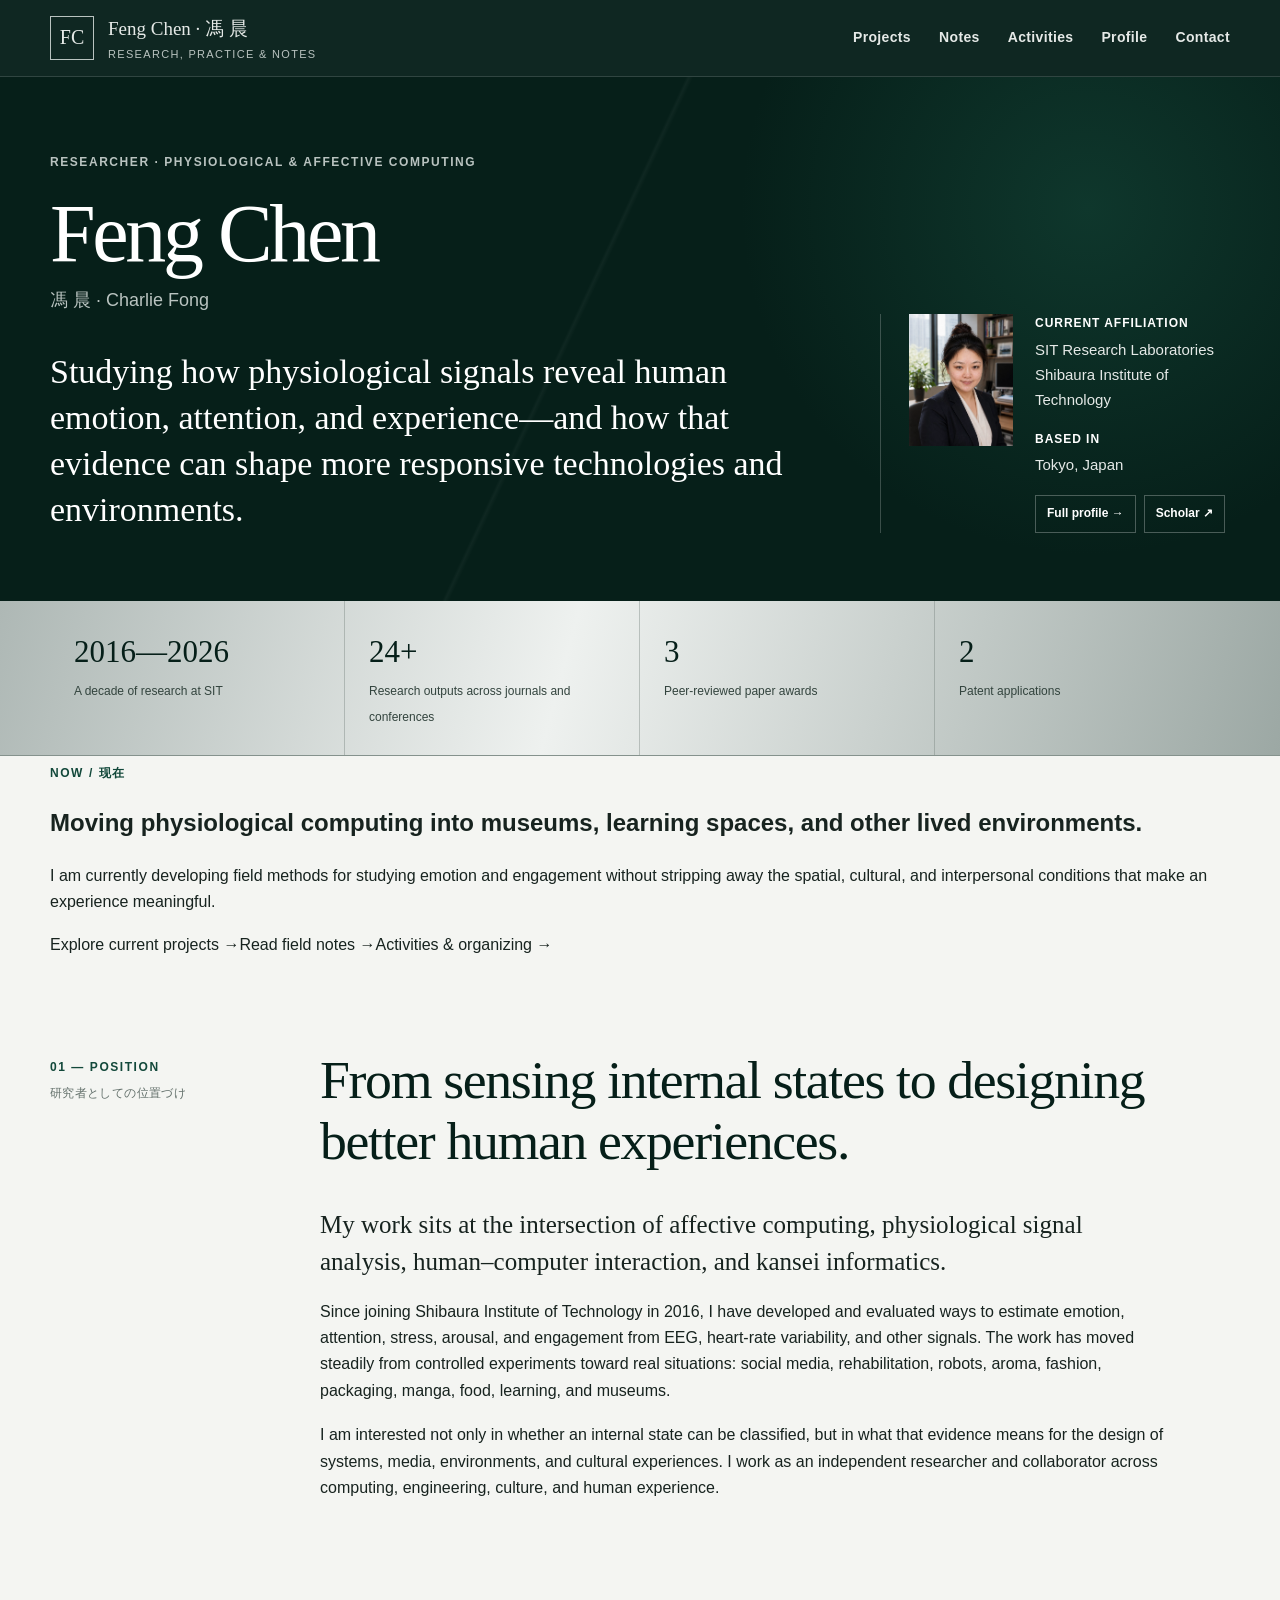
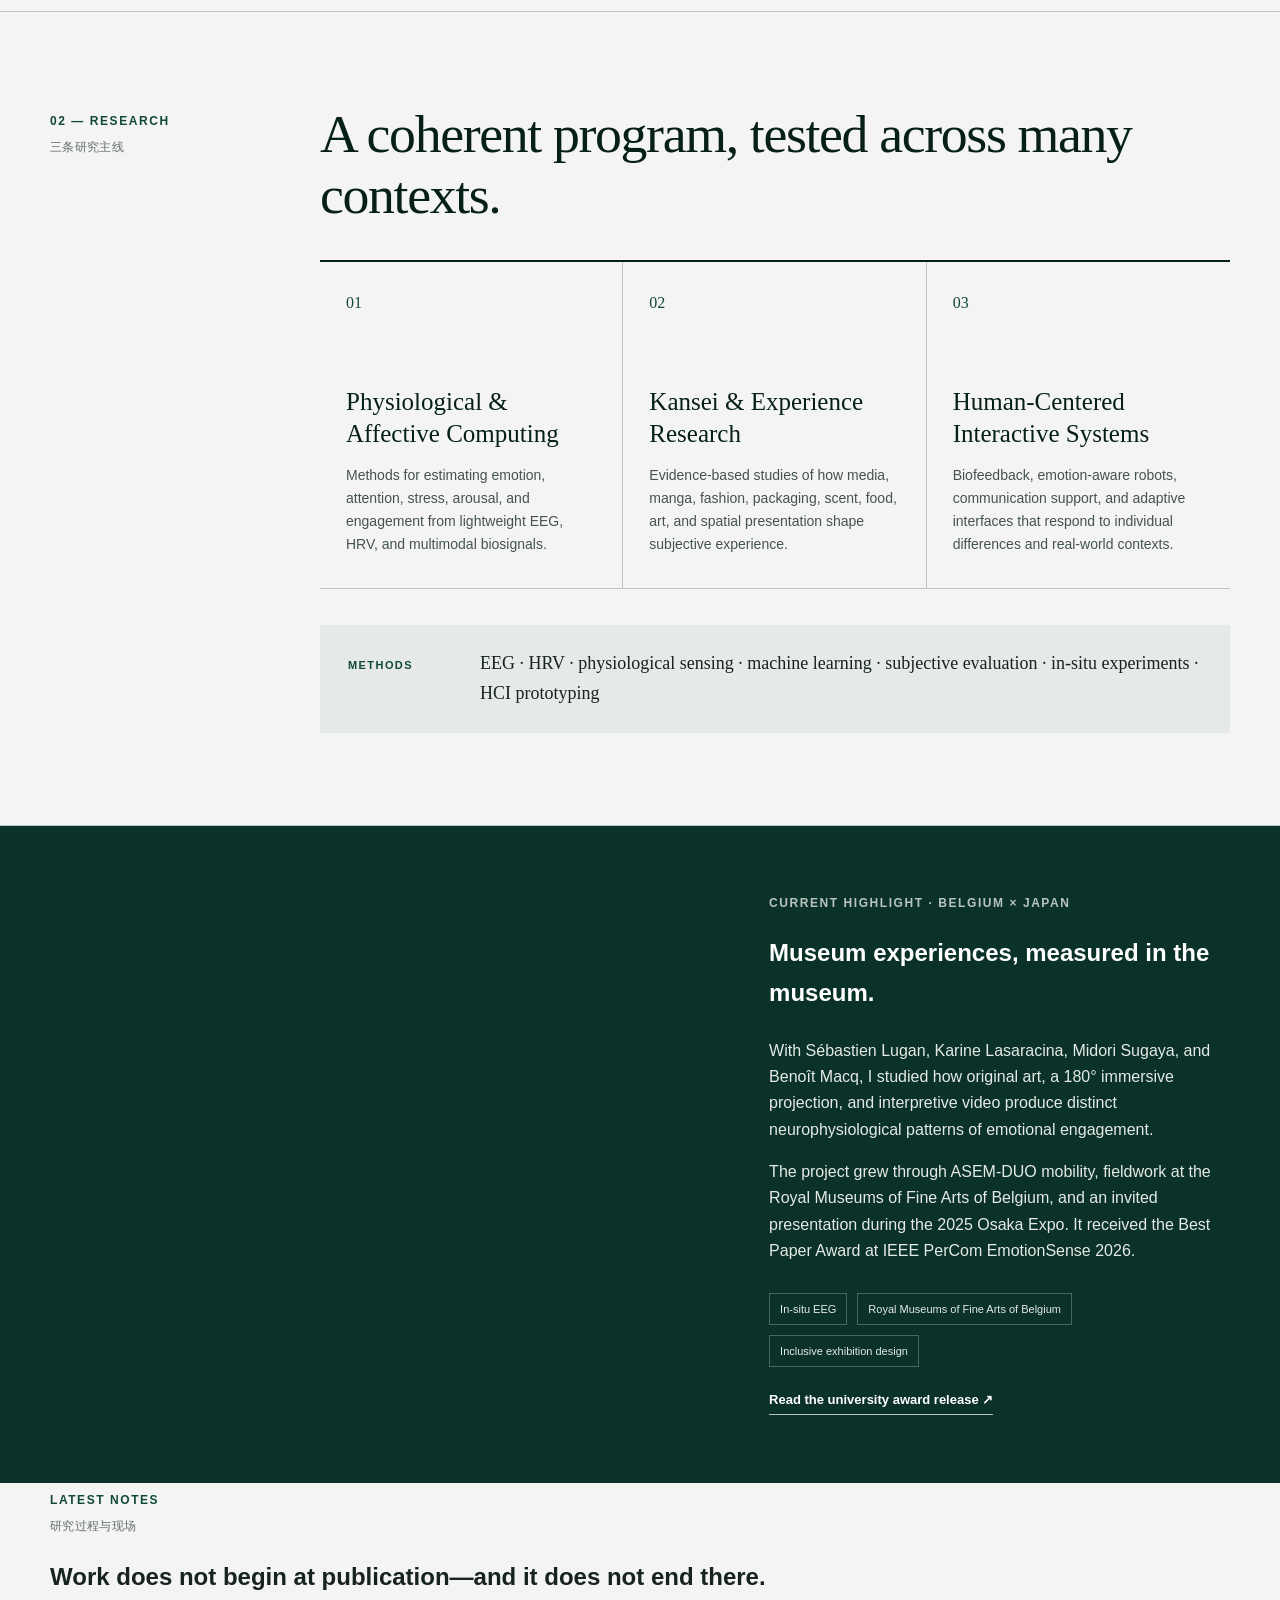
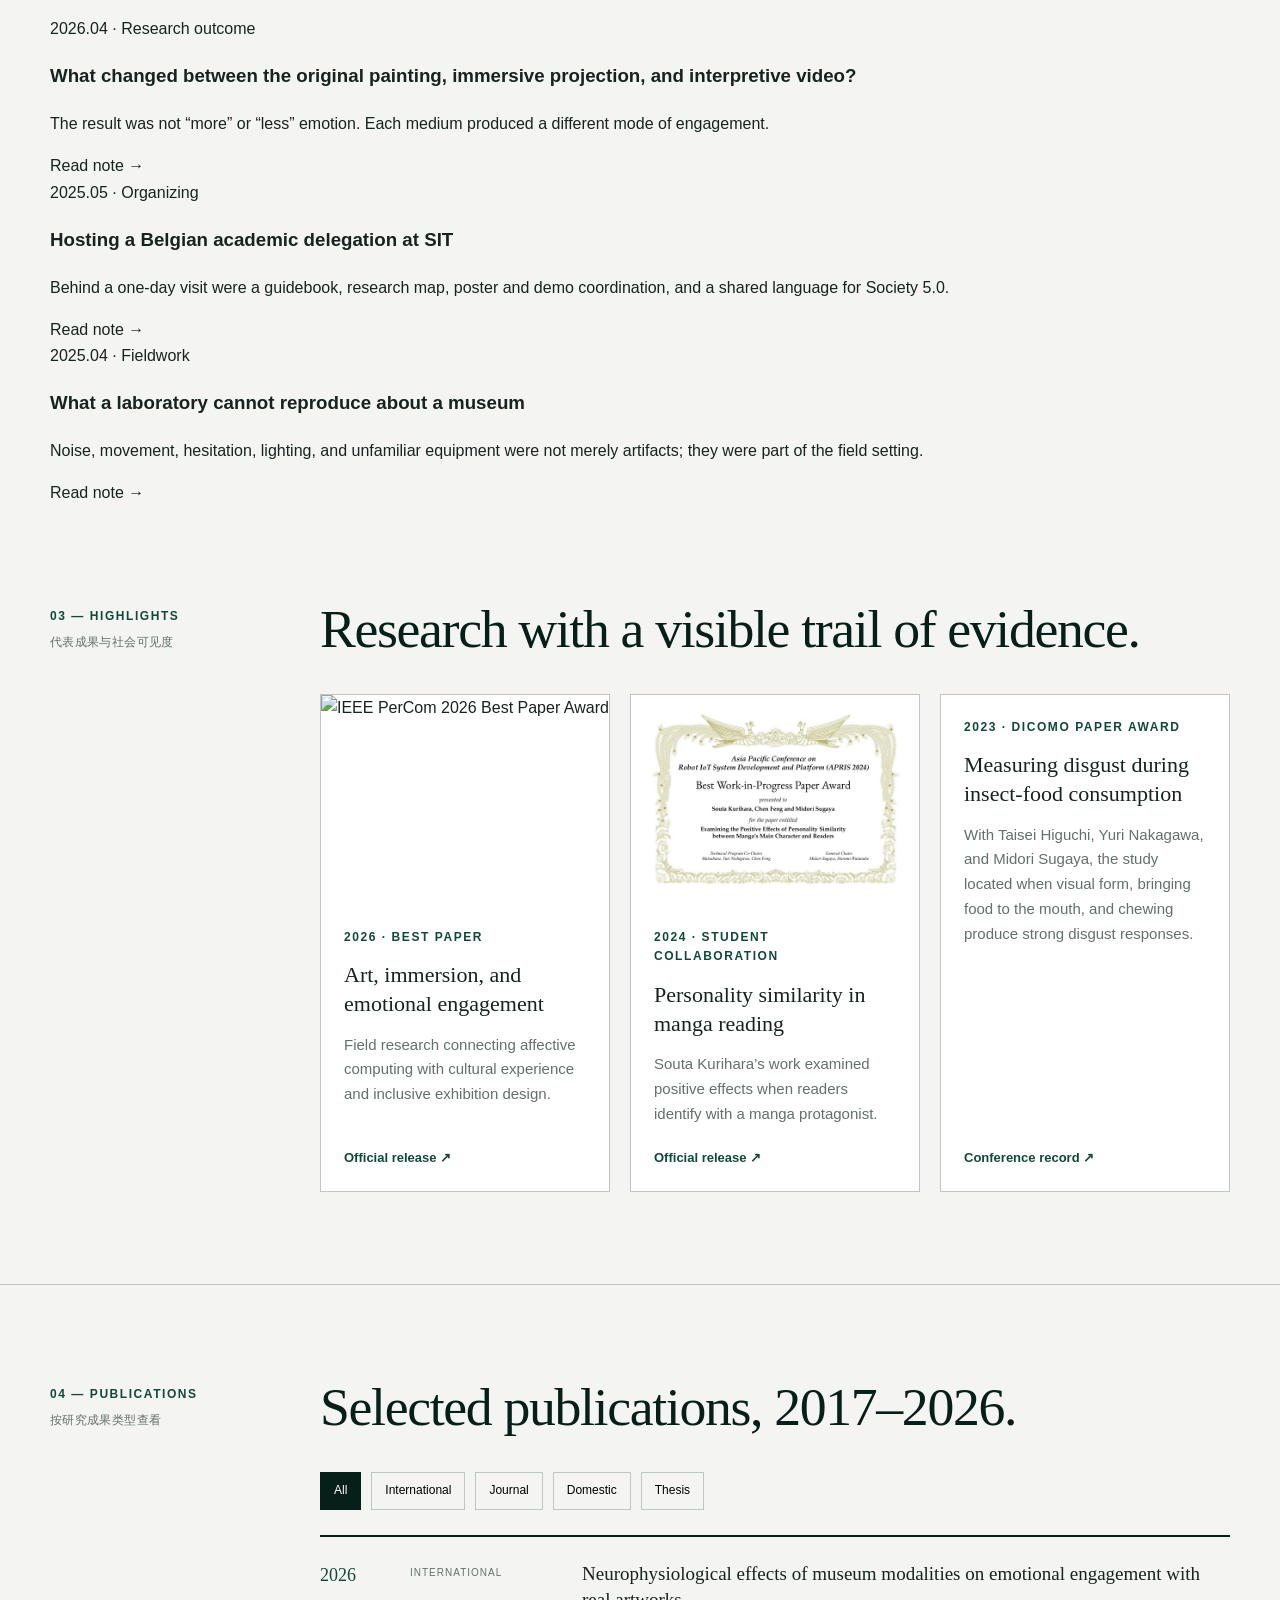
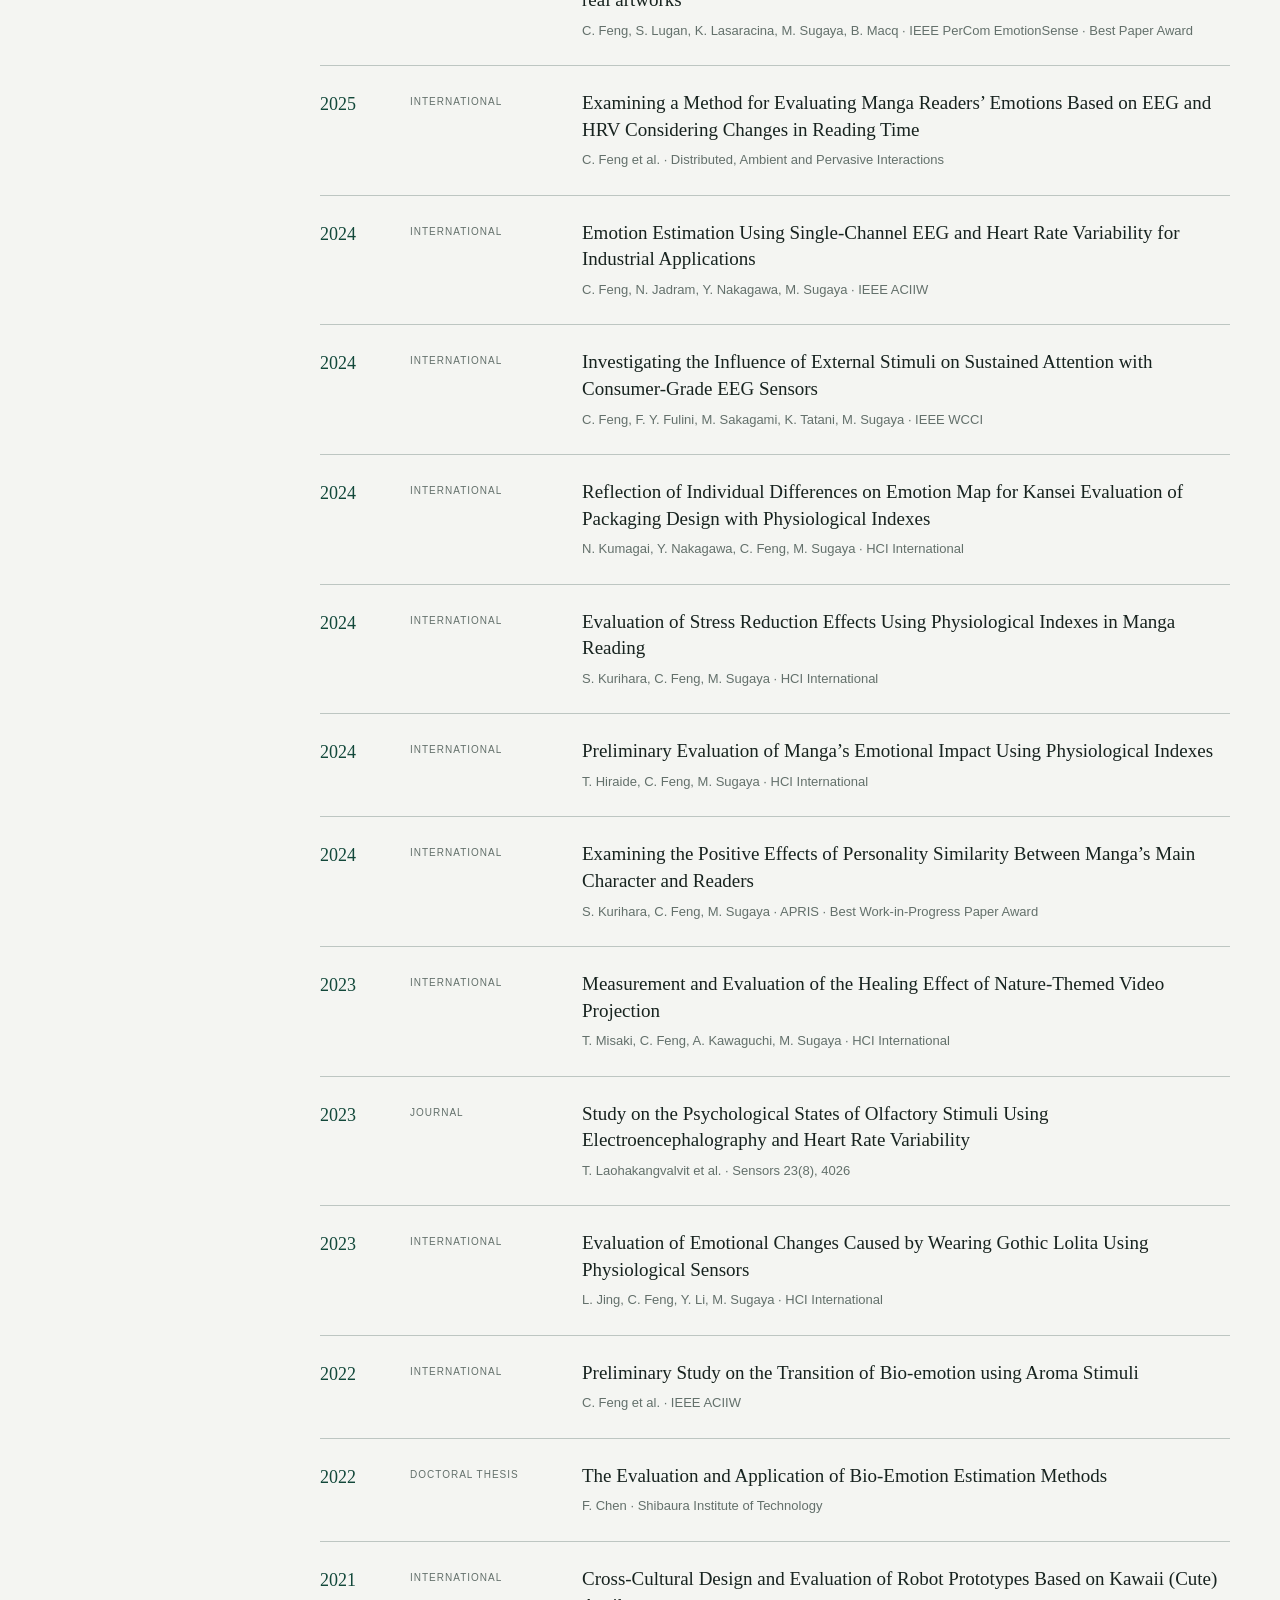
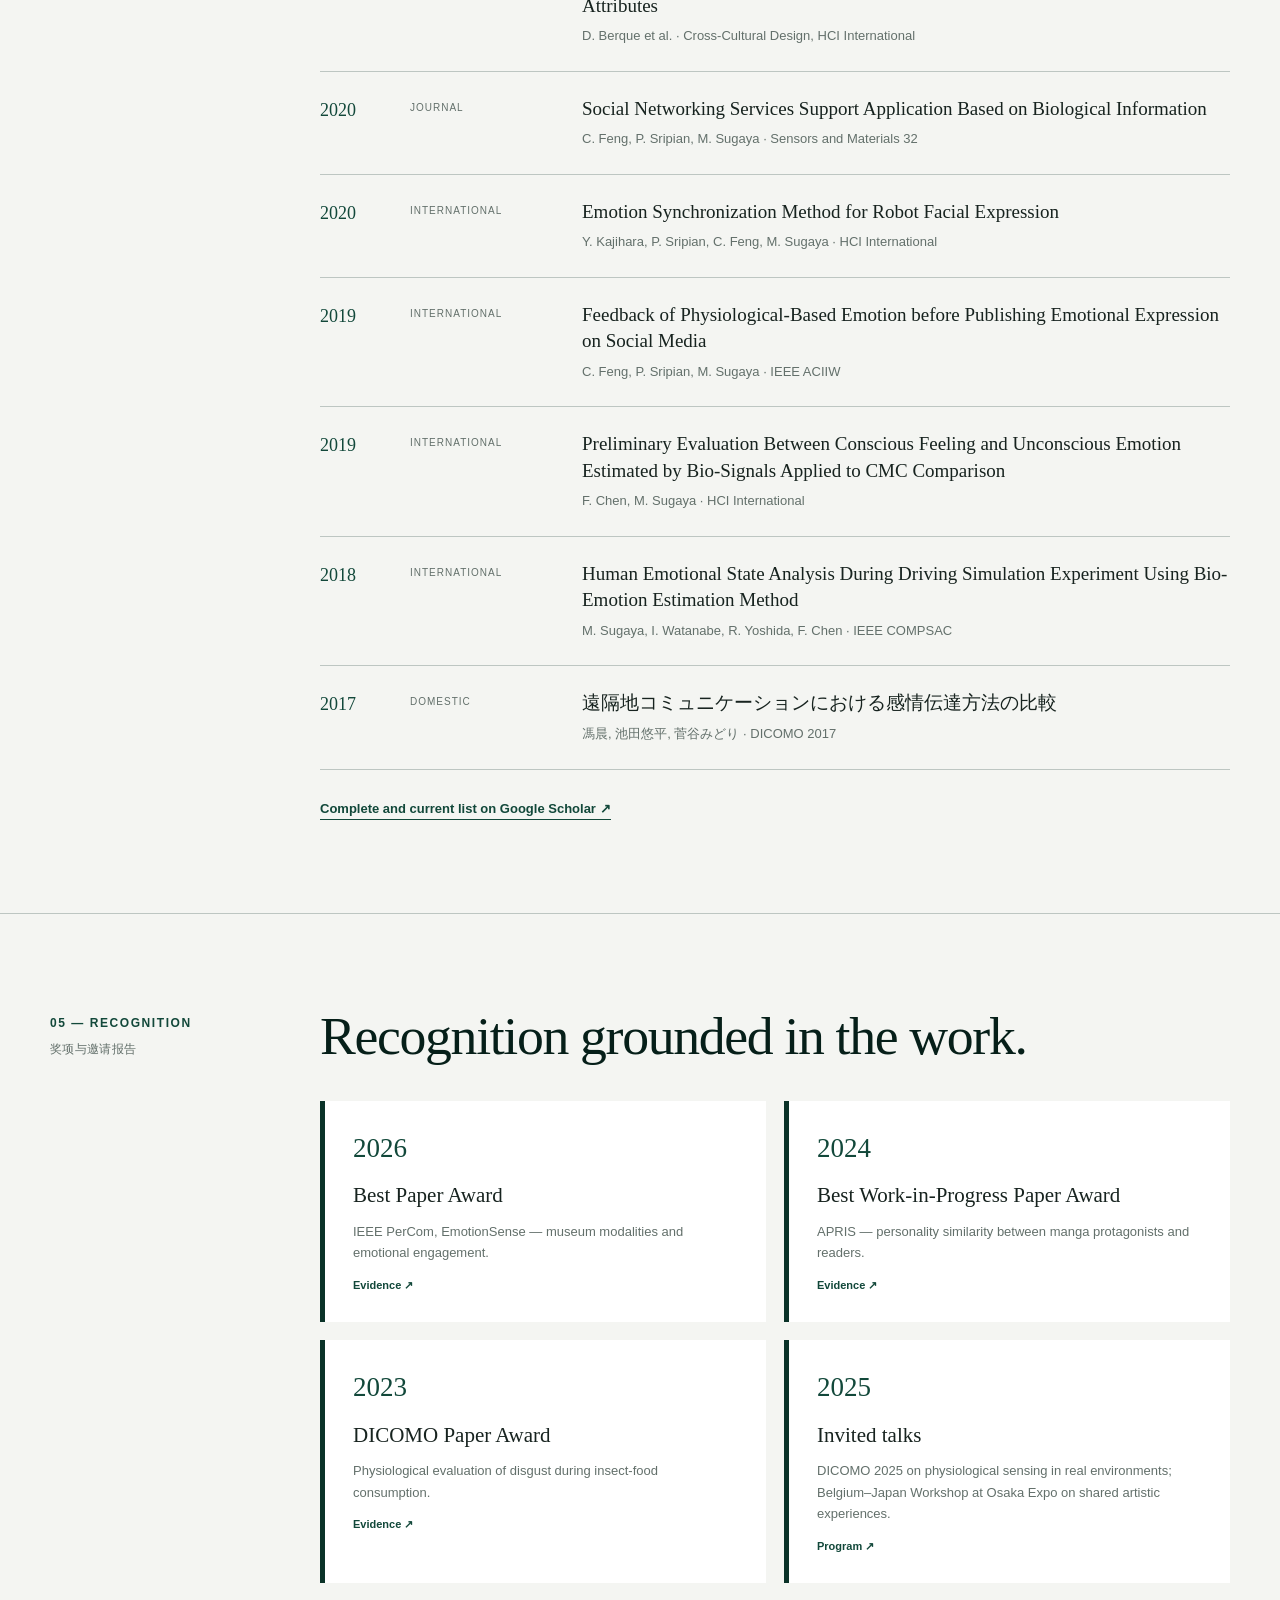
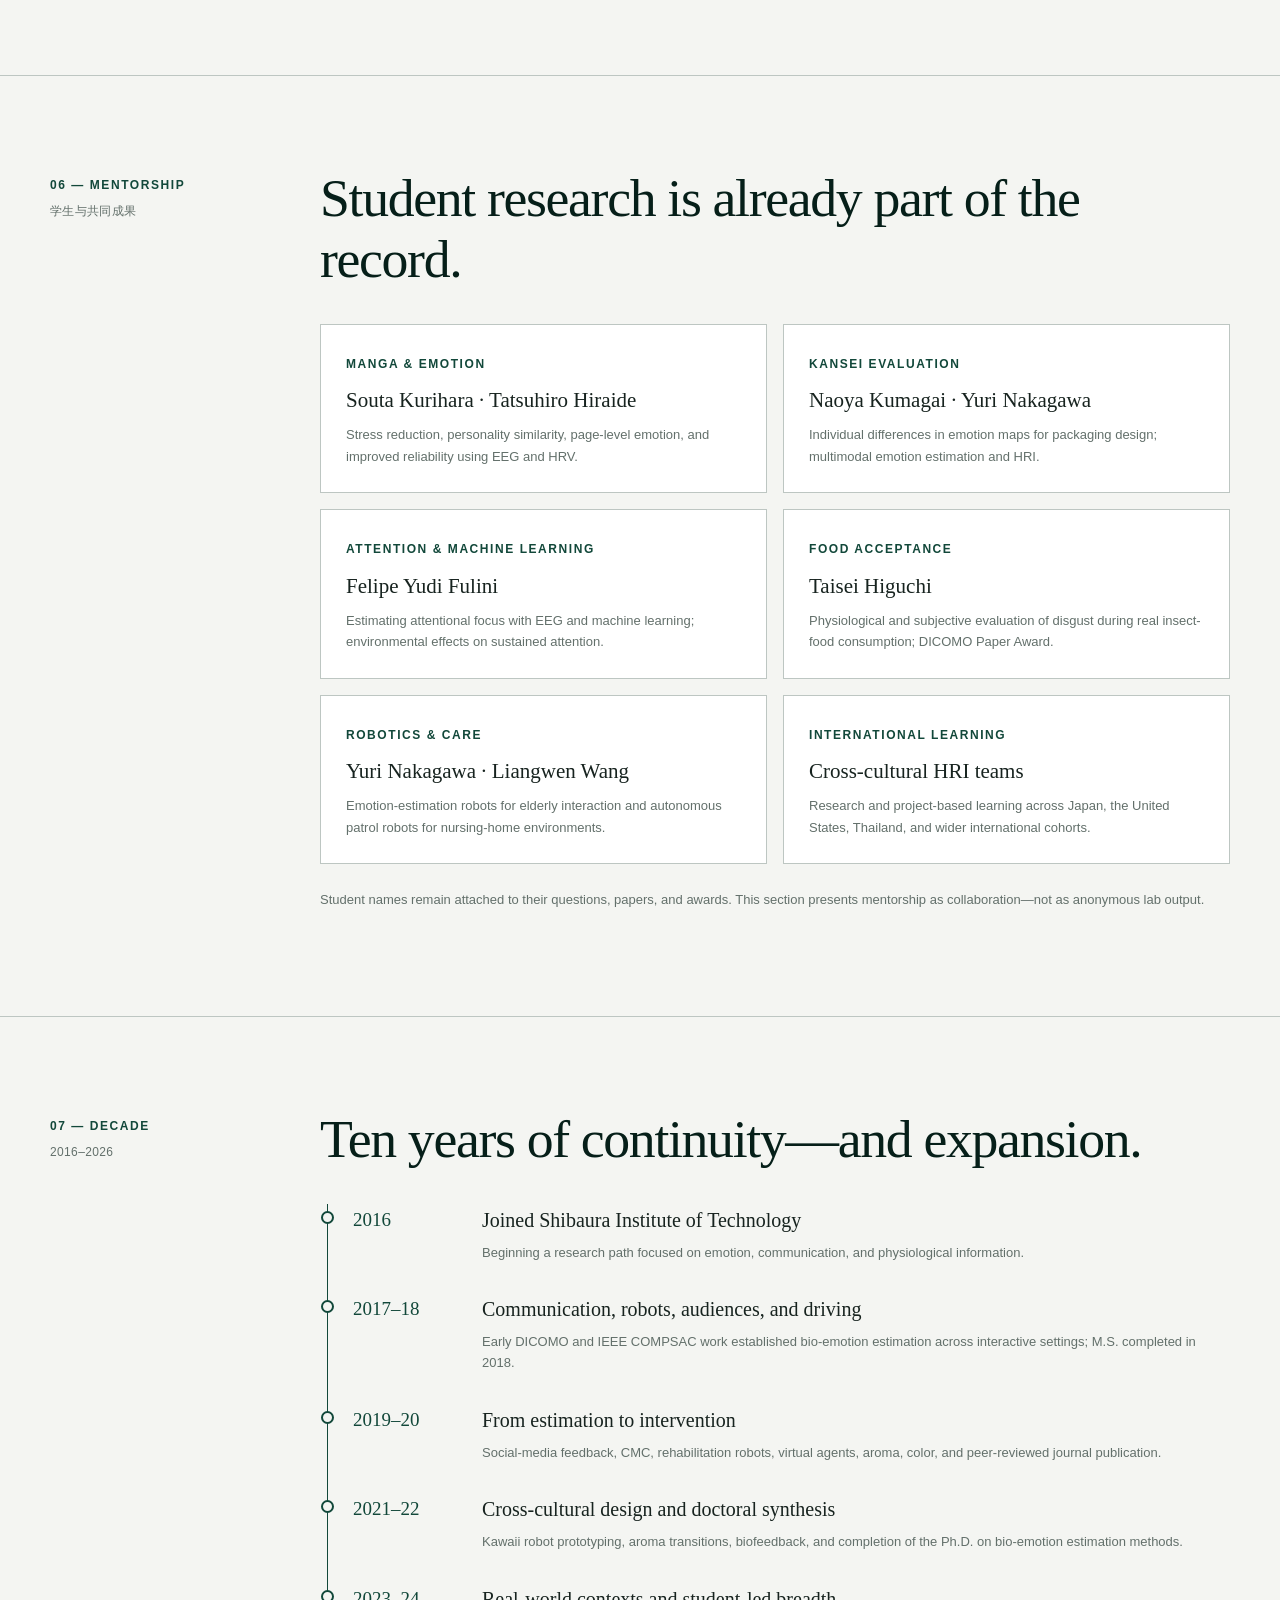
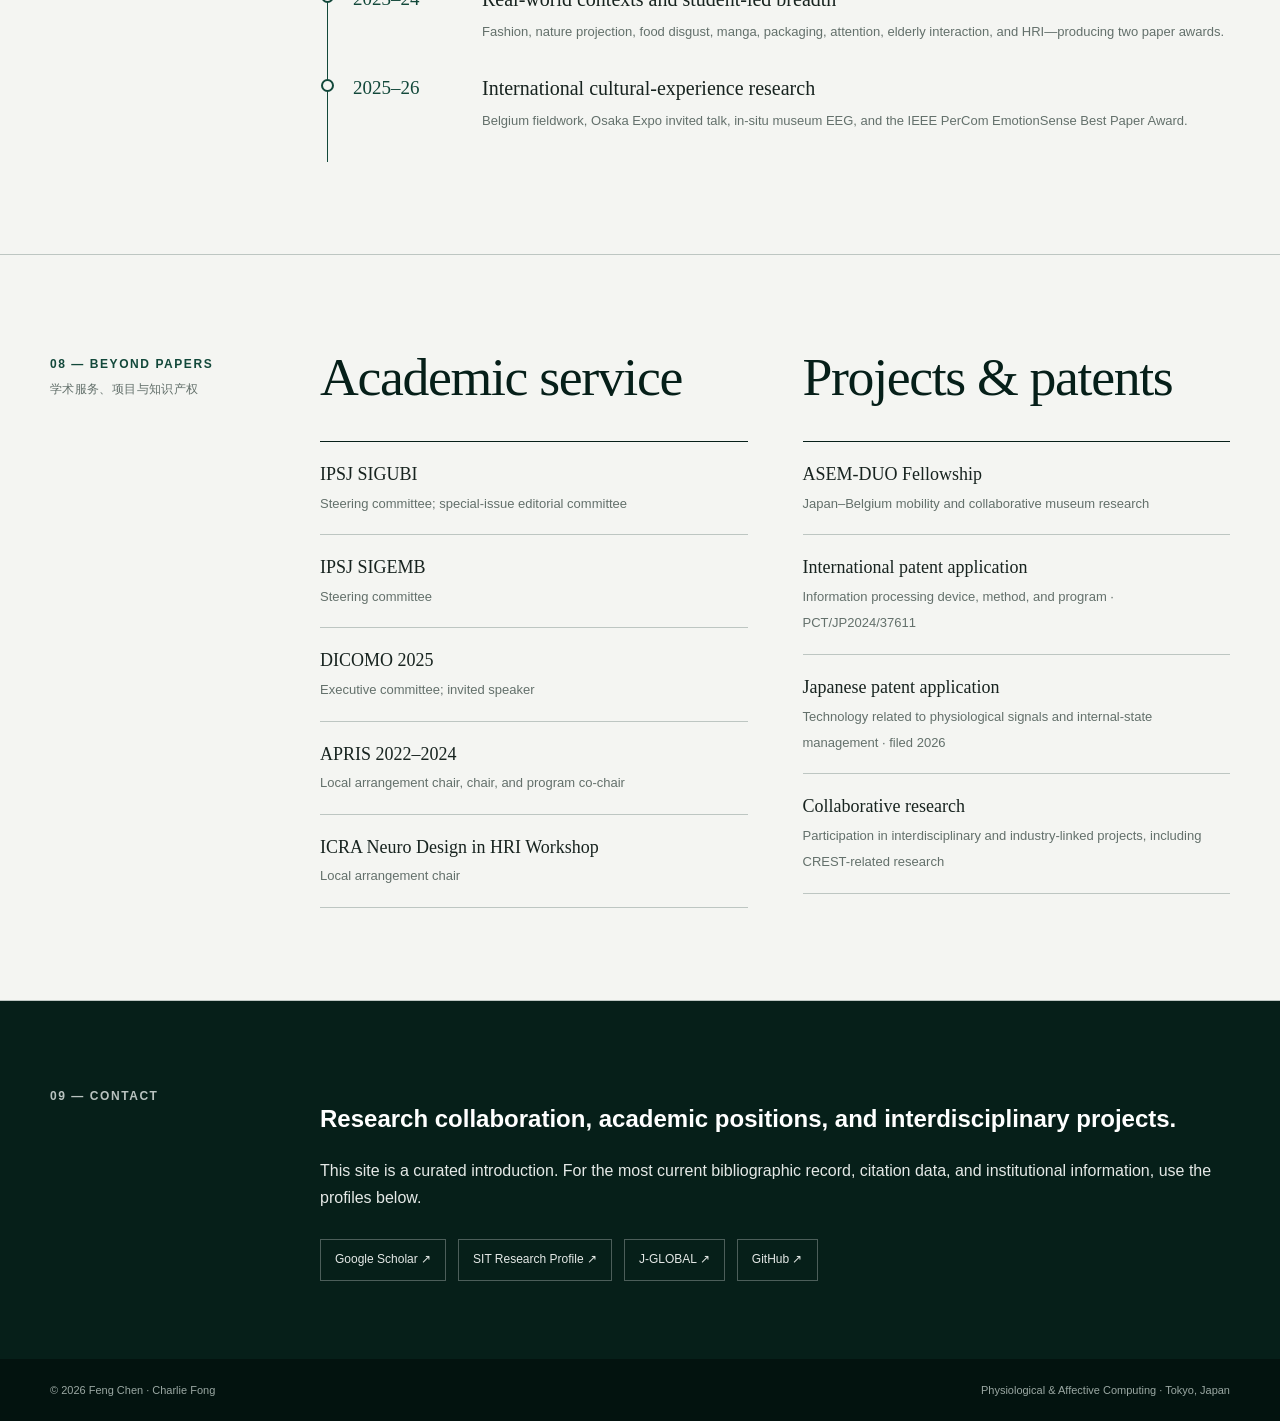
==== commit 56c1cb86: "Reframe homepage around projects, notes, and current work" ====
--- a/index.html
+++ b/index.html
@@ -5,6 +5,7 @@
   <meta name="viewport" content="width=device-width,initial-scale=1">
   <meta name="description" content="Feng Chen (Charlie Fong) is a researcher in affective computing, physiological computing, human–computer interaction, and kansei informatics.">
   <title>Feng Chen — Affective & Physiological Computing Researcher</title>
+  <link rel="stylesheet" href="site.css">
   <style>
     :root{--forest:#061f19;--green:#0a3228;--green2:#12483a;--silver:#b9c3c0;--silver2:#e5e9e7;--paper:#f4f5f2;--ink:#17231f;--muted:#63706b;--line:#bdc6c2;--white:#fff}
     *{box-sizing:border-box}html{scroll-behavior:smooth}body{margin:0;background:var(--paper);color:var(--ink);font-family:Inter,Arial,"Helvetica Neue",sans-serif;font-size:16px;line-height:1.65}a{color:inherit;text-decoration:none}img{max-width:100%;display:block}.wrap{width:min(1180px,calc(100% - 64px));margin:auto}
@@ -25,16 +26,18 @@
   </style>
 </head>
 <body>
-  <header class="topbar"><div class="wrap"><a class="mark" href="#top"><span class="monogram">FC</span><span><b>Feng Chen · 馮 晨</b><small>Academic profile</small></span></a><nav><a href="profile.html">Profile</a><a href="#research">Research</a><a href="#work">Work</a><a href="#students">Students</a><a href="#timeline">Timeline</a><a href="#contact">Contact</a></nav></div></header>
+  <header class="topbar"><div class="wrap"><a class="mark" href="#top"><span class="monogram">FC</span><span><b>Feng Chen · 馮 晨</b><small>Research, practice & notes</small></span></a><nav><a href="projects.html">Projects</a><a href="notes.html">Notes</a><a href="activities.html">Activities</a><a href="profile.html">Profile</a><a href="#contact">Contact</a></nav></div></header>
   <main id="top">
     <section class="hero"><div class="wrap hero-grid"><div><div class="eyebrow">Researcher · Physiological & Affective Computing</div><h1>Feng Chen</h1><p class="alias">馮 晨 · Charlie Fong</p><p class="position">Studying how physiological signals reveal human emotion, attention, and experience—and how that evidence can shape more responsive technologies and environments.</p></div><aside class="hero-aside"><img class="portrait-thumb" src="[data-uri]" alt="Portrait of Feng Chen"><div class="hero-aside-copy"><p><strong>Current affiliation</strong>SIT Research Laboratories<br>Shibaura Institute of Technology</p><p><strong>Based in</strong>Tokyo, Japan</p><div class="profile-links"><a href="profile.html">Full profile →</a><a href="https://scholar.google.co.jp/citations?user=FS129GcAAAAJ">Scholar ↗</a></div></div></aside></div></section>
     <section class="metrics"><div class="wrap metrics-grid"><div class="metric"><b>2016—2026</b><span>A decade of research at SIT</span></div><div class="metric"><b>24+</b><span>Research outputs across journals and conferences</span></div><div class="metric"><b>3</b><span>Peer-reviewed paper awards</span></div><div class="metric"><b>2</b><span>Patent applications</span></div></div></section>
+    <section class="now-strip"><div class="wrap now-grid"><div class="section-label">Now / 现在</div><div><h2>Moving physiological computing into museums, learning spaces, and other lived environments.</h2><p>I am currently developing field methods for studying emotion and engagement without stripping away the spatial, cultural, and interpersonal conditions that make an experience meaningful.</p></div><div class="now-actions"><a class="metal-link" href="projects.html">Explore current projects →</a><a class="metal-link" href="notes.html">Read field notes →</a><a class="metal-link" href="activities.html">Activities & organizing →</a></div></div></section>
 
     <section class="section" id="profile"><div class="wrap section-grid"><div class="section-label">01 — Position<span>研究者としての位置づけ</span></div><div class="prose"><h2>From sensing internal states to designing better human experiences.</h2><p class="lead">My work sits at the intersection of affective computing, physiological signal analysis, human–computer interaction, and kansei informatics.</p><p>Since joining Shibaura Institute of Technology in 2016, I have developed and evaluated ways to estimate emotion, attention, stress, arousal, and engagement from EEG, heart-rate variability, and other signals. The work has moved steadily from controlled experiments toward real situations: social media, rehabilitation, robots, aroma, fashion, packaging, manga, food, learning, and museums.</p><p>I am interested not only in whether an internal state can be classified, but in what that evidence means for the design of systems, media, environments, and cultural experiences. I work as an independent researcher and collaborator across computing, engineering, culture, and human experience.</p></div></div></section>
 
     <section class="section" id="research"><div class="wrap section-grid"><div class="section-label">02 — Research<span>三条研究主线</span></div><div><h2>A coherent program, tested across many contexts.</h2><div class="programs"><article class="program"><span class="num">01</span><h3>Physiological & Affective Computing</h3><p>Methods for estimating emotion, attention, stress, arousal, and engagement from lightweight EEG, HRV, and multimodal biosignals.</p></article><article class="program"><span class="num">02</span><h3>Kansei & Experience Research</h3><p>Evidence-based studies of how media, manga, fashion, packaging, scent, food, art, and spatial presentation shape subjective experience.</p></article><article class="program"><span class="num">03</span><h3>Human-Centered Interactive Systems</h3><p>Biofeedback, emotion-aware robots, communication support, and adaptive interfaces that respond to individual differences and real-world contexts.</p></article></div><div class="methods"><b>Methods</b><span>EEG · HRV · physiological sensing · machine learning · subjective evaluation · in-situ experiments · HCI prototyping</span></div></div></div></section>
 
     <section class="feature-grid"><div class="feature-image" role="img" aria-label="Feng Chen presenting museum experience research"></div><div class="feature-copy"><div class="tag">Current highlight · Belgium × Japan</div><h2>Museum experiences, measured in the museum.</h2><p>With Sébastien Lugan, Karine Lasaracina, Midori Sugaya, and Benoît Macq, I studied how original art, a 180° immersive projection, and interpretive video produce distinct neurophysiological patterns of emotional engagement.</p><p>The project grew through ASEM-DUO mobility, fieldwork at the Royal Museums of Fine Arts of Belgium, and an invited presentation during the 2025 Osaka Expo. It received the Best Paper Award at IEEE PerCom EmotionSense 2026.</p><div class="evidence"><span>In-situ EEG</span><span>Royal Museums of Fine Arts of Belgium</span><span>Inclusive exhibition design</span></div><a class="award" href="https://www.shibaura-it.ac.jp/headline/award/20260526_7070_238.html">Read the university award release ↗</a></div></section>
+    <section class="latest"><div class="wrap"><div class="latest-head"><div class="section-label">Latest notes<span>研究过程与现场</span></div><h2>Work does not begin at publication—and it does not end there.</h2></div><div class="note-grid"><article class="note-card"><div><time>2026.04</time> · <span class="kind">Research outcome</span></div><h3>What changed between the original painting, immersive projection, and interpretive video?</h3><p>The result was not “more” or “less” emotion. Each medium produced a different mode of engagement.</p><a href="notes.html#museum-modalities">Read note →</a></article><article class="note-card"><div><time>2025.05</time> · <span class="kind">Organizing</span></div><h3>Hosting a Belgian academic delegation at SIT</h3><p>Behind a one-day visit were a guidebook, research map, poster and demo coordination, and a shared language for Society 5.0.</p><a href="notes.html#belgian-delegation">Read note →</a></article><article class="note-card"><div><time>2025.04</time> · <span class="kind">Fieldwork</span></div><h3>What a laboratory cannot reproduce about a museum</h3><p>Noise, movement, hesitation, lighting, and unfamiliar equipment were not merely artifacts; they were part of the field setting.</p><a href="notes.html#museum-fieldwork">Read note →</a></article></div></div></section>
 
     <section class="section" id="work"><div class="wrap section-grid"><div class="section-label">03 — Highlights<span>代表成果与社会可见度</span></div><div><h2>Research with a visible trail of evidence.</h2><div class="highlights"><article class="highlight"><img src="https://www.shibaura-it.ac.jp/assets/FENG-CHEN-s.jpg" alt="IEEE PerCom 2026 Best Paper Award"><div class="highlight-body"><span class="tag">2026 · Best Paper</span><h3>Art, immersion, and emotional engagement</h3><p>Field research connecting affective computing with cultural experience and inclusive exhibition design.</p><a href="https://www.shibaura-it.ac.jp/headline/award/20260526_7070_238.html">Official release ↗</a></div></article><article class="highlight"><img class="award-certificate" src="[data-uri]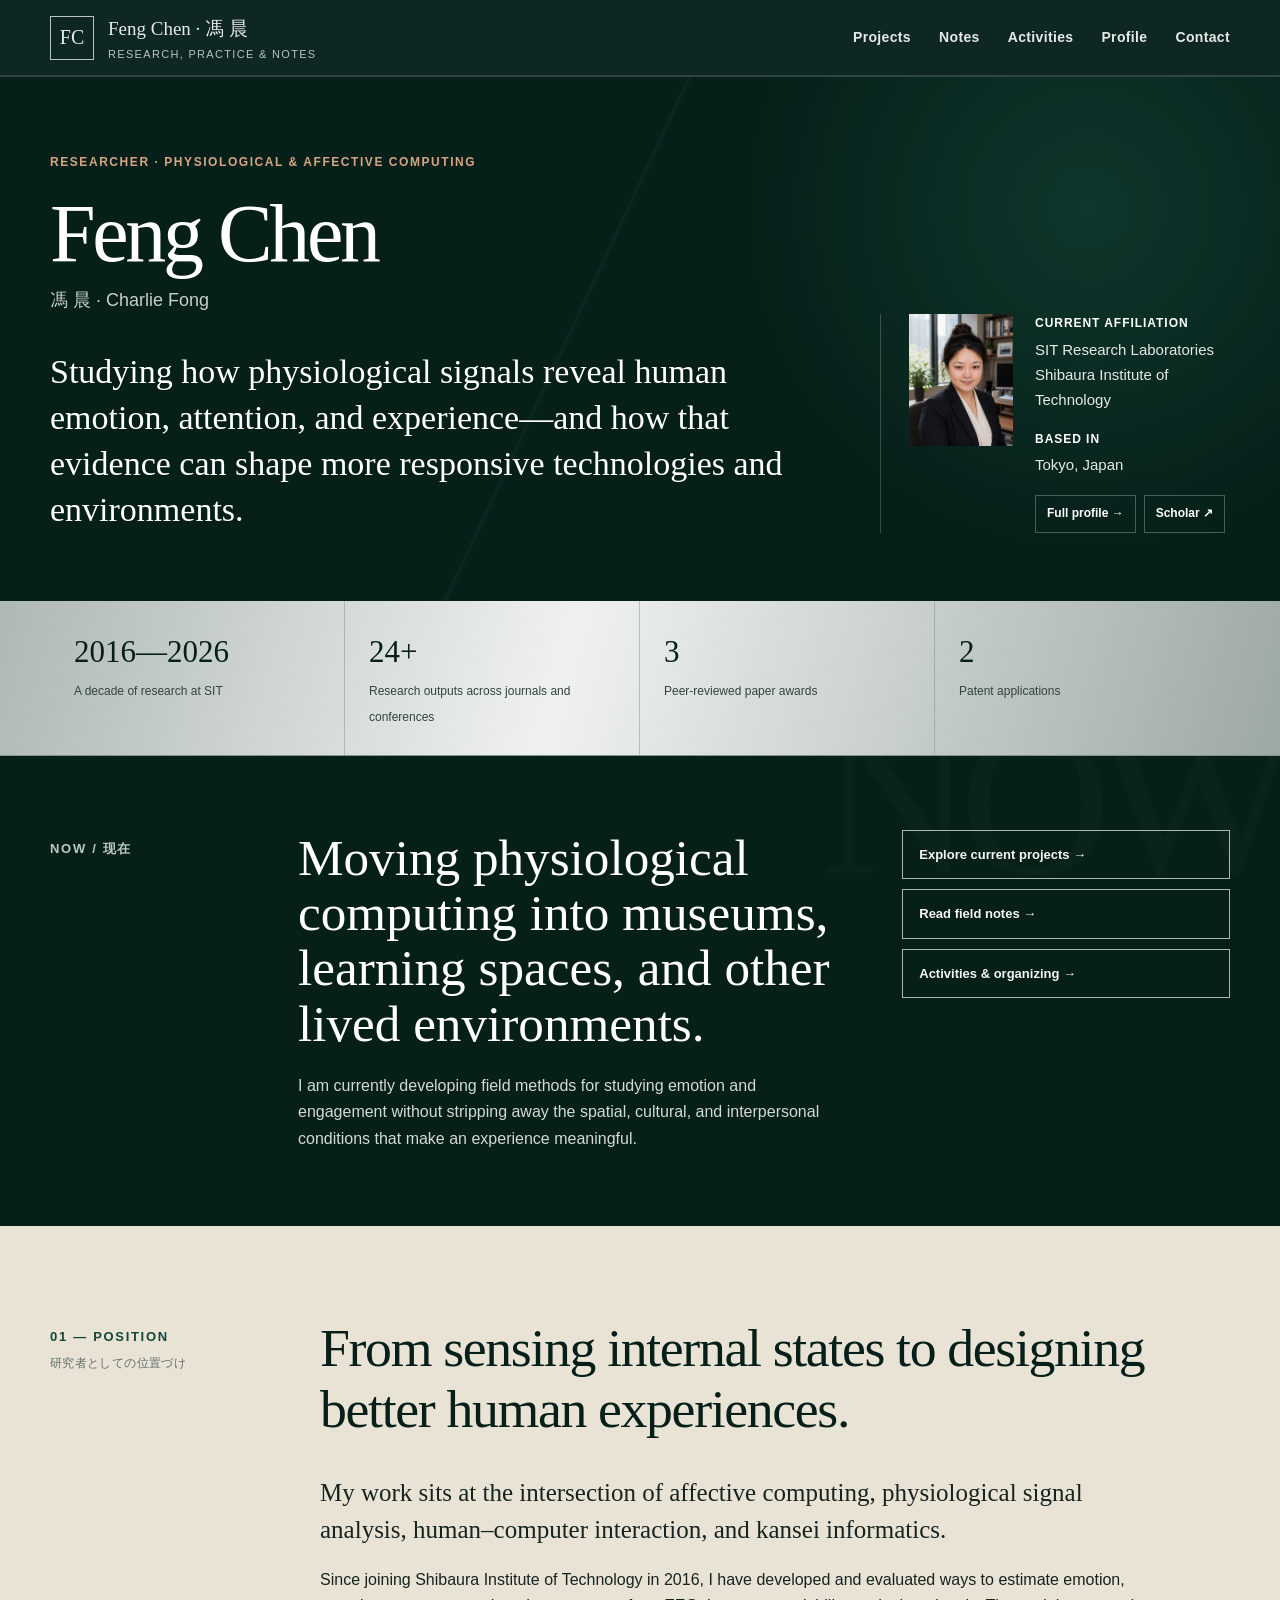
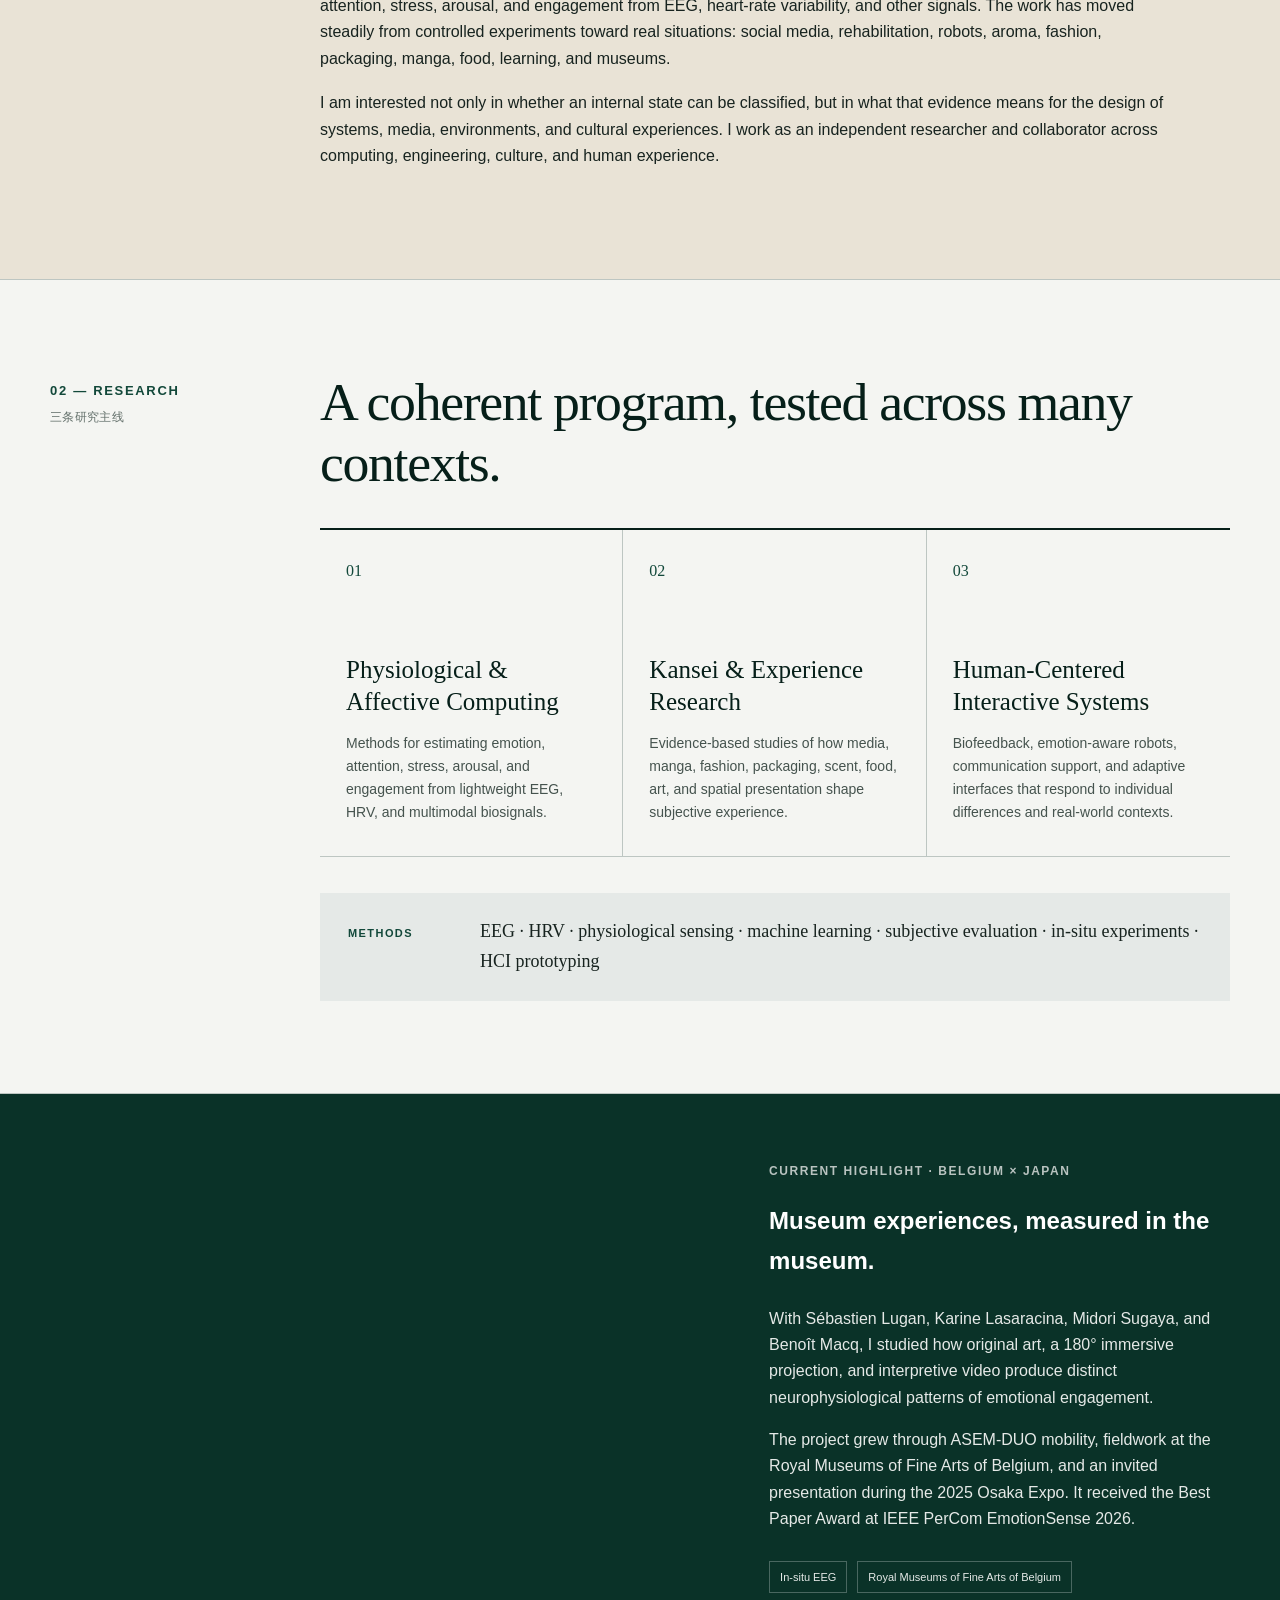
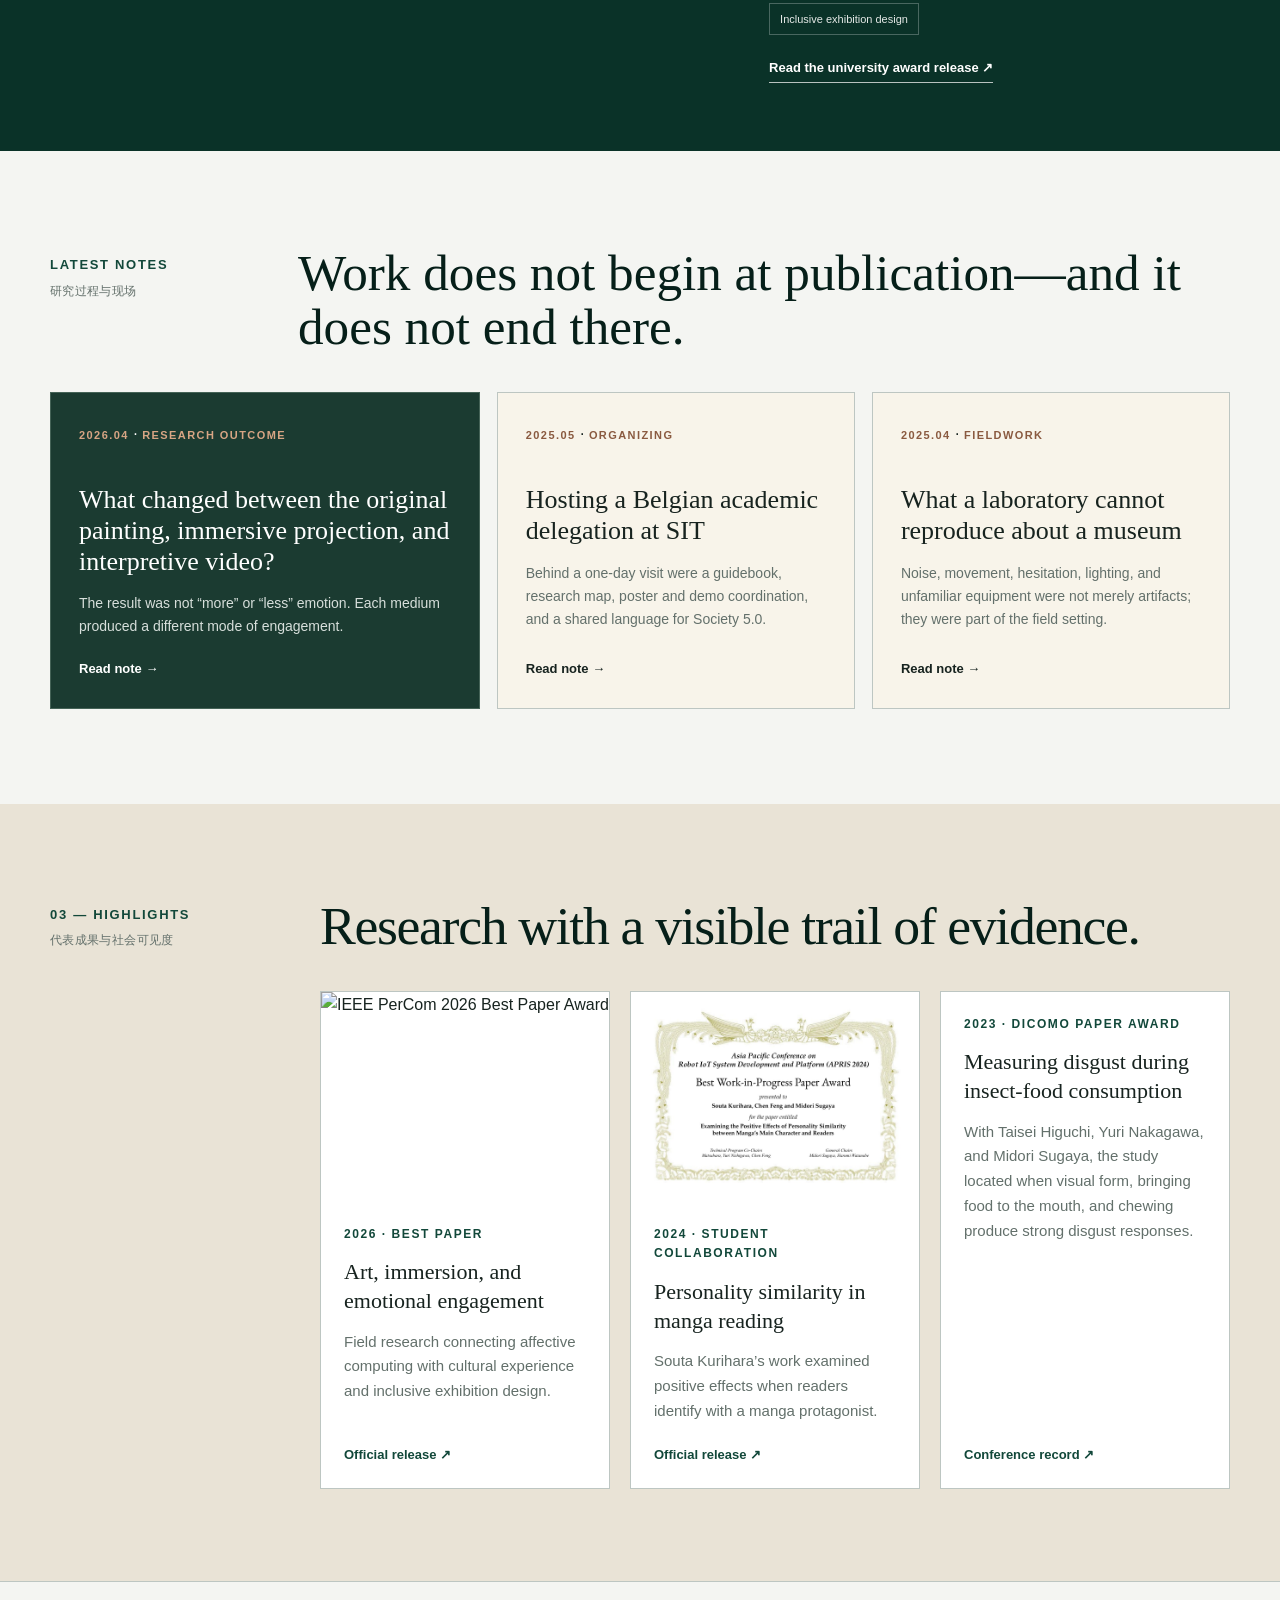
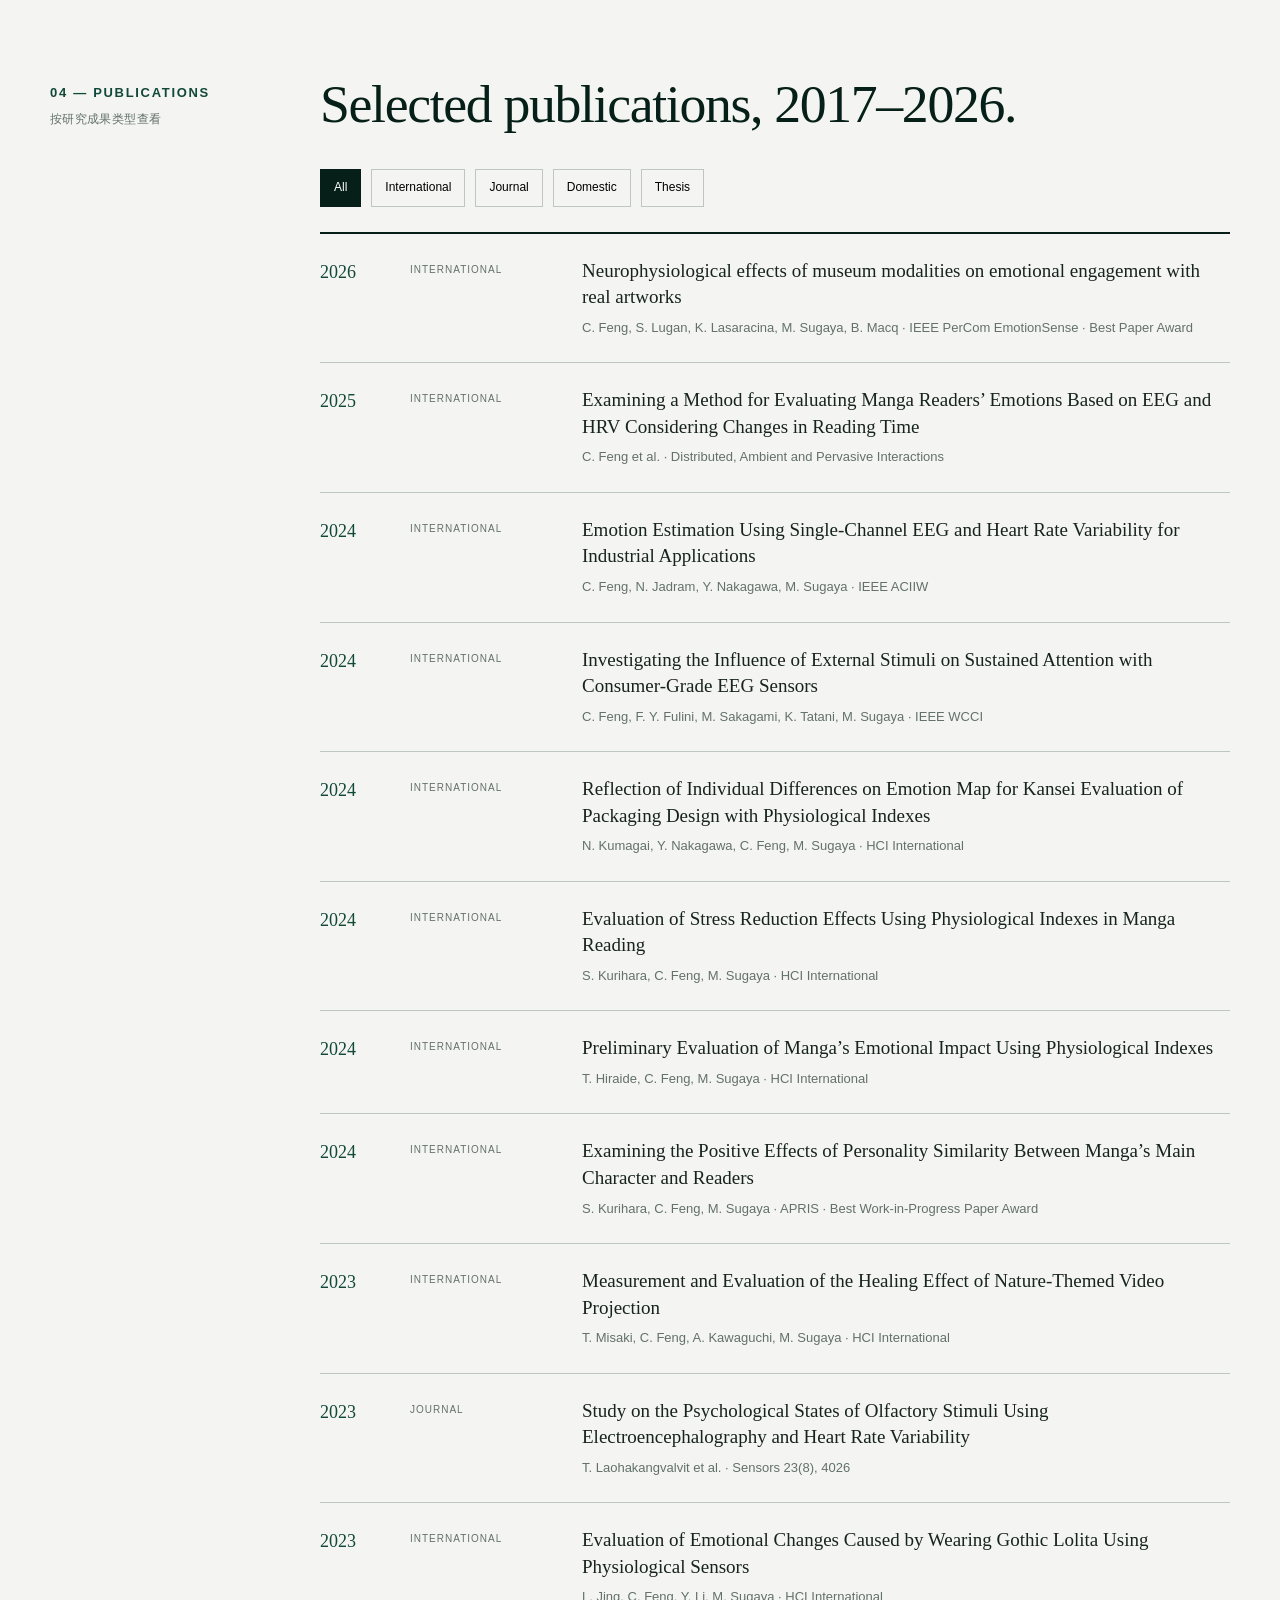
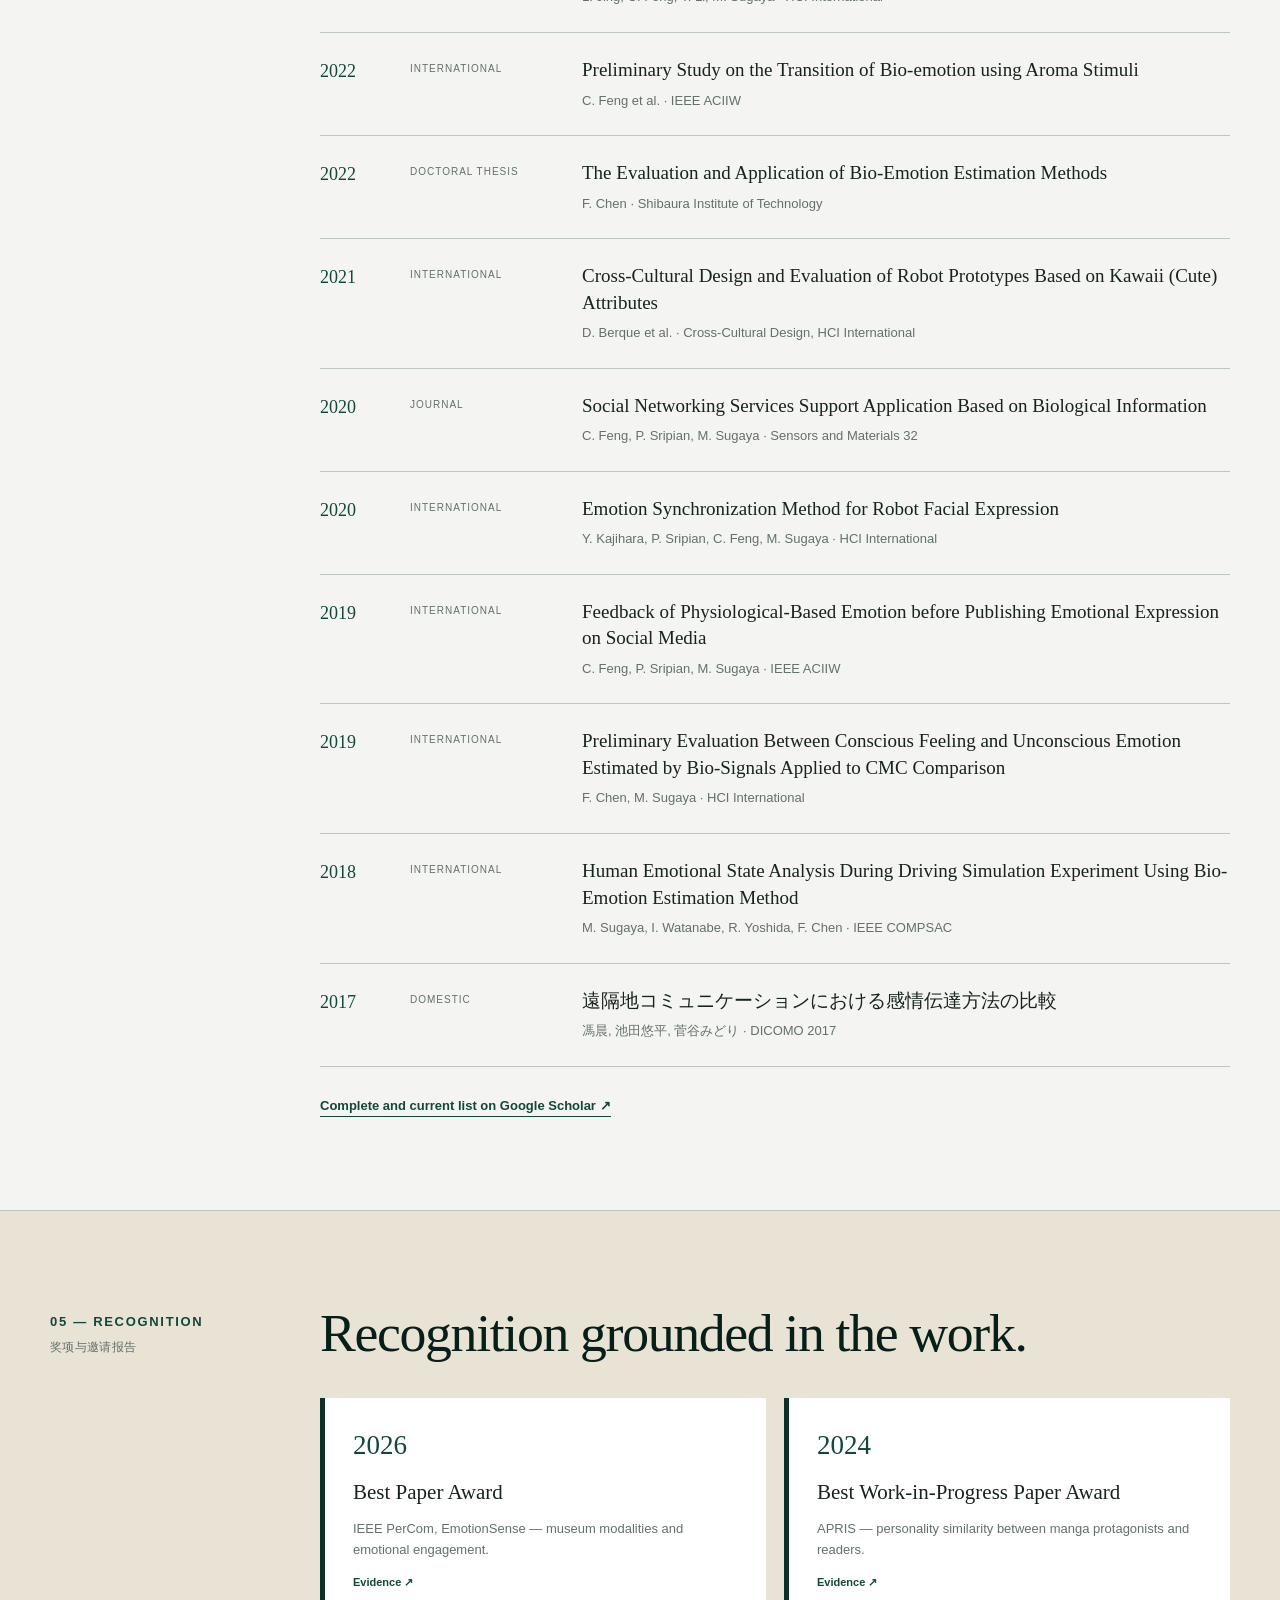
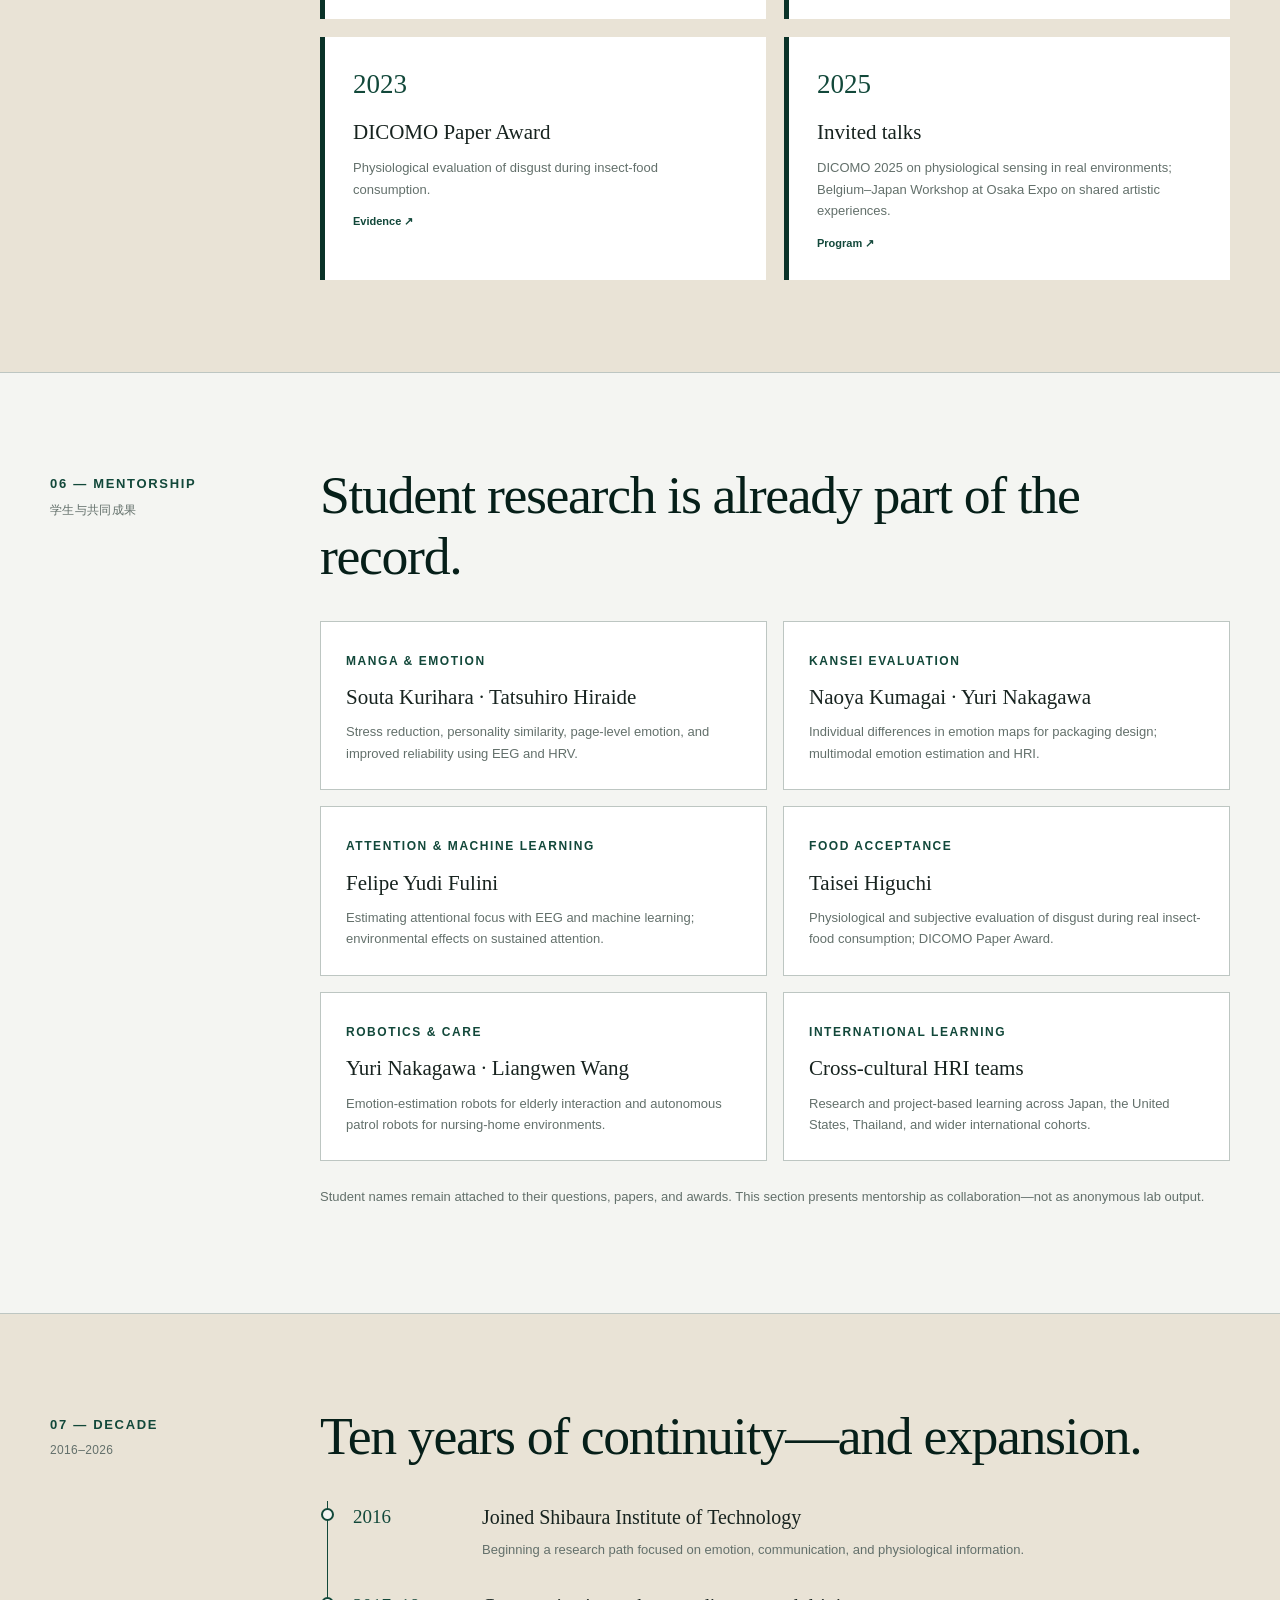
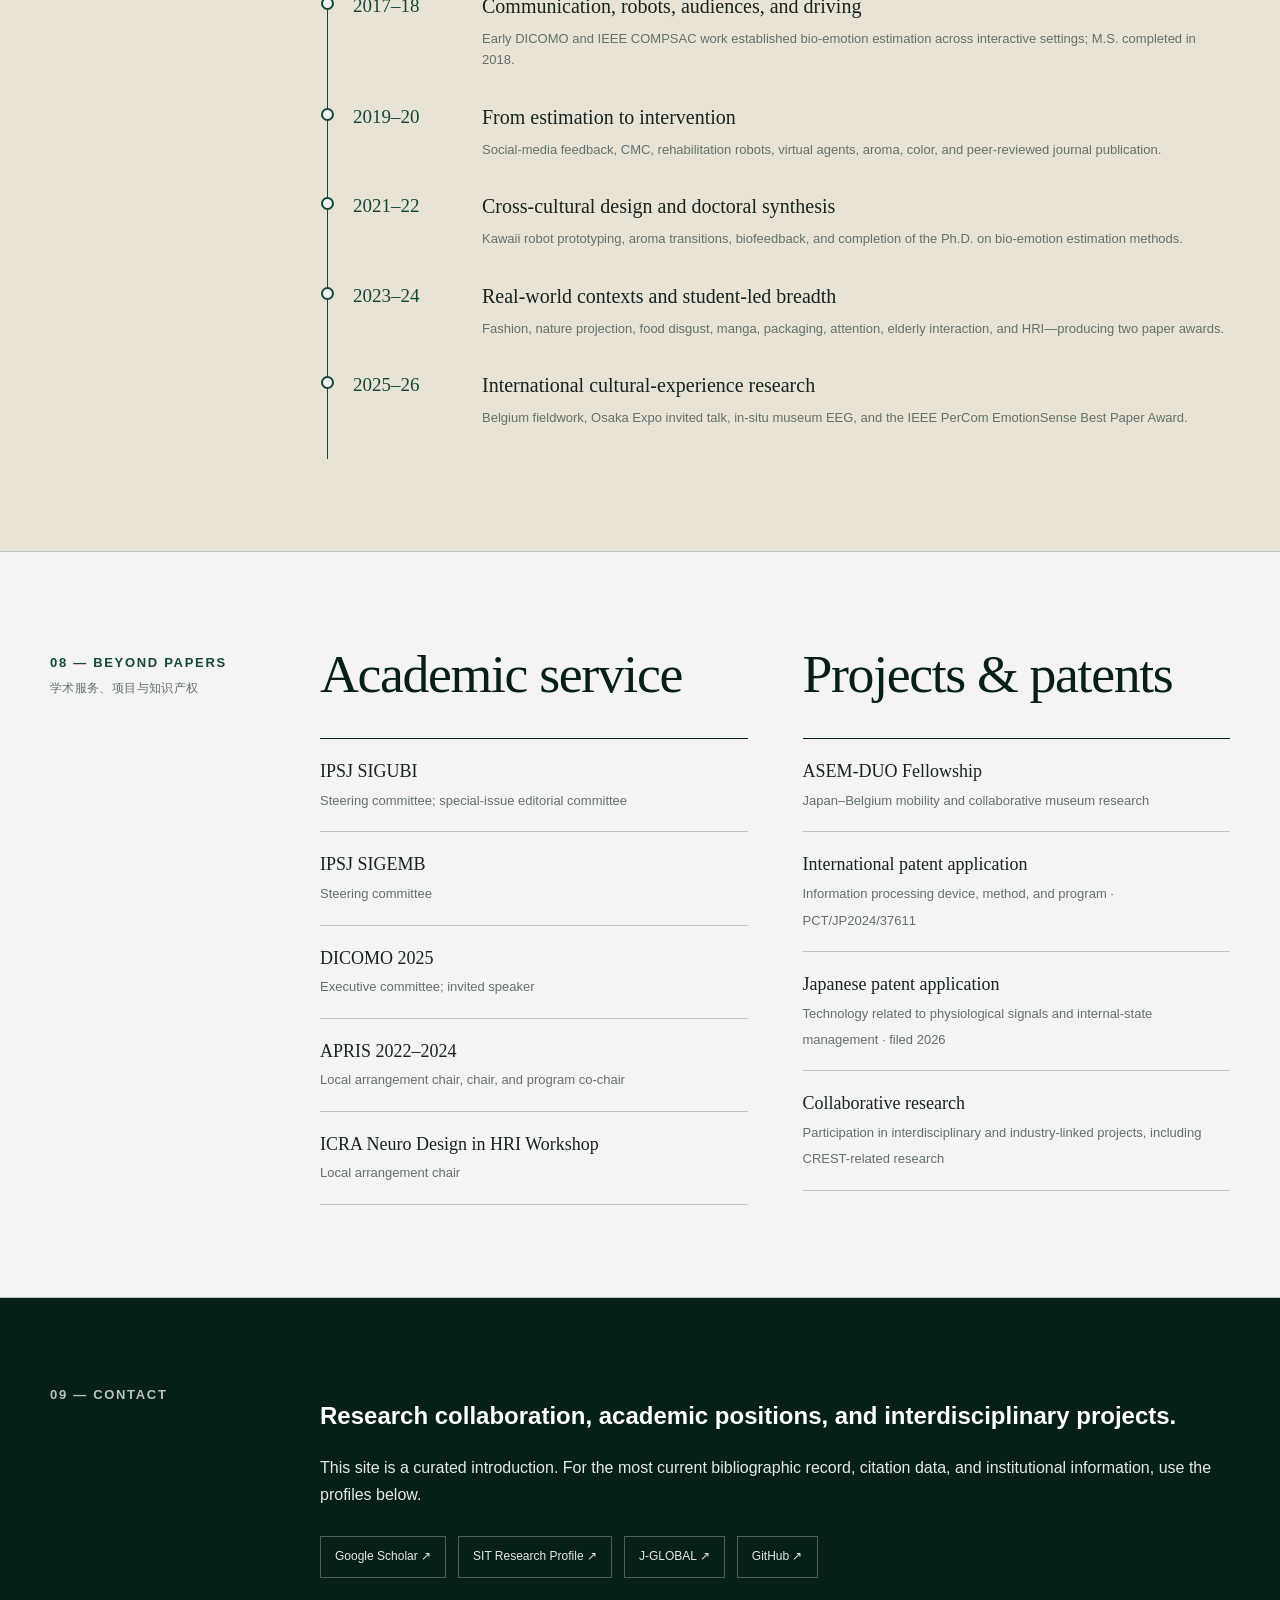
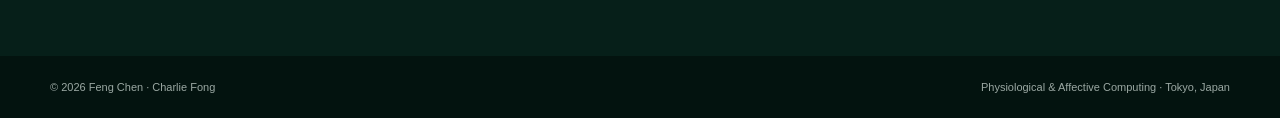
==== commit d9453fe4: "Update index.html" ====
--- a/index.html
+++ b/index.html
@@ -26,6 +26,14 @@
   </style>
 </head>
 <body>
+  <div class="entrance" id="entrance" aria-label="Entering Feng Chen's research portfolio">
+    <div class="entrance-panel">
+      <div class="entrance-name">Feng Chen</div>
+      <div class="entrance-meta">Research · Projects · Notes</div>
+      <div class="entrance-progress" aria-hidden="true"></div>
+      <button class="entrance-enter" type="button">Enter now</button>
+    </div>
+  </div>
   <header class="topbar"><div class="wrap"><a class="mark" href="#top"><span class="monogram">FC</span><span><b>Feng Chen · 馮 晨</b><small>Research, practice & notes</small></span></a><nav><a href="projects.html">Projects</a><a href="notes.html">Notes</a><a href="activities.html">Activities</a><a href="profile.html">Profile</a><a href="#contact">Contact</a></nav></div></header>
   <main id="top">
     <section class="hero"><div class="wrap hero-grid"><div><div class="eyebrow">Researcher · Physiological & Affective Computing</div><h1>Feng Chen</h1><p class="alias">馮 晨 · Charlie Fong</p><p class="position">Studying how physiological signals reveal human emotion, attention, and experience—and how that evidence can shape more responsive technologies and environments.</p></div><aside class="hero-aside"><img class="portrait-thumb" src="[data-uri]" alt="Portrait of Feng Chen"><div class="hero-aside-copy"><p><strong>Current affiliation</strong>SIT Research Laboratories<br>Shibaura Institute of Technology</p><p><strong>Based in</strong>Tokyo, Japan</p><div class="profile-links"><a href="profile.html">Full profile →</a><a href="https://scholar.google.co.jp/citations?user=FS129GcAAAAJ">Scholar ↗</a></div></div></aside></div></section>
@@ -76,6 +84,11 @@
   </main>
   <footer><div class="wrap footer-row"><span>© 2026 Feng Chen · Charlie Fong</span><span>Physiological & Affective Computing · Tokyo, Japan</span></div></footer>
   <script>
+    const entrance=document.getElementById("entrance");
+    const closeEntrance=()=>{entrance.classList.add("is-leaving");setTimeout(()=>entrance.hidden=true,600)};
+    if(sessionStorage.getItem("feng-entrance-seen")||matchMedia("(prefers-reduced-motion: reduce)").matches){entrance.hidden=true}
+    else{sessionStorage.setItem("feng-entrance-seen","1");setTimeout(closeEntrance,1800)}
+    entrance.querySelector(".entrance-enter").addEventListener("click",closeEntrance);
     document.querySelectorAll(".pub-controls button").forEach(button=>button.addEventListener("click",()=>{
       document.querySelectorAll(".pub-controls button").forEach(b=>b.classList.remove("active"));button.classList.add("active");
       const filter=button.dataset.filter;document.querySelectorAll(".publication").forEach(item=>item.hidden=filter!=="all"&&item.dataset.type!==filter);
--- a/site.css
+++ b/site.css
@@ -0,0 +1,40 @@
+:root{--forest:#102a22;--forest-2:#1b3b31;--emerald:#557568;--accent:#c88762;--hero-art:url("[data-uri]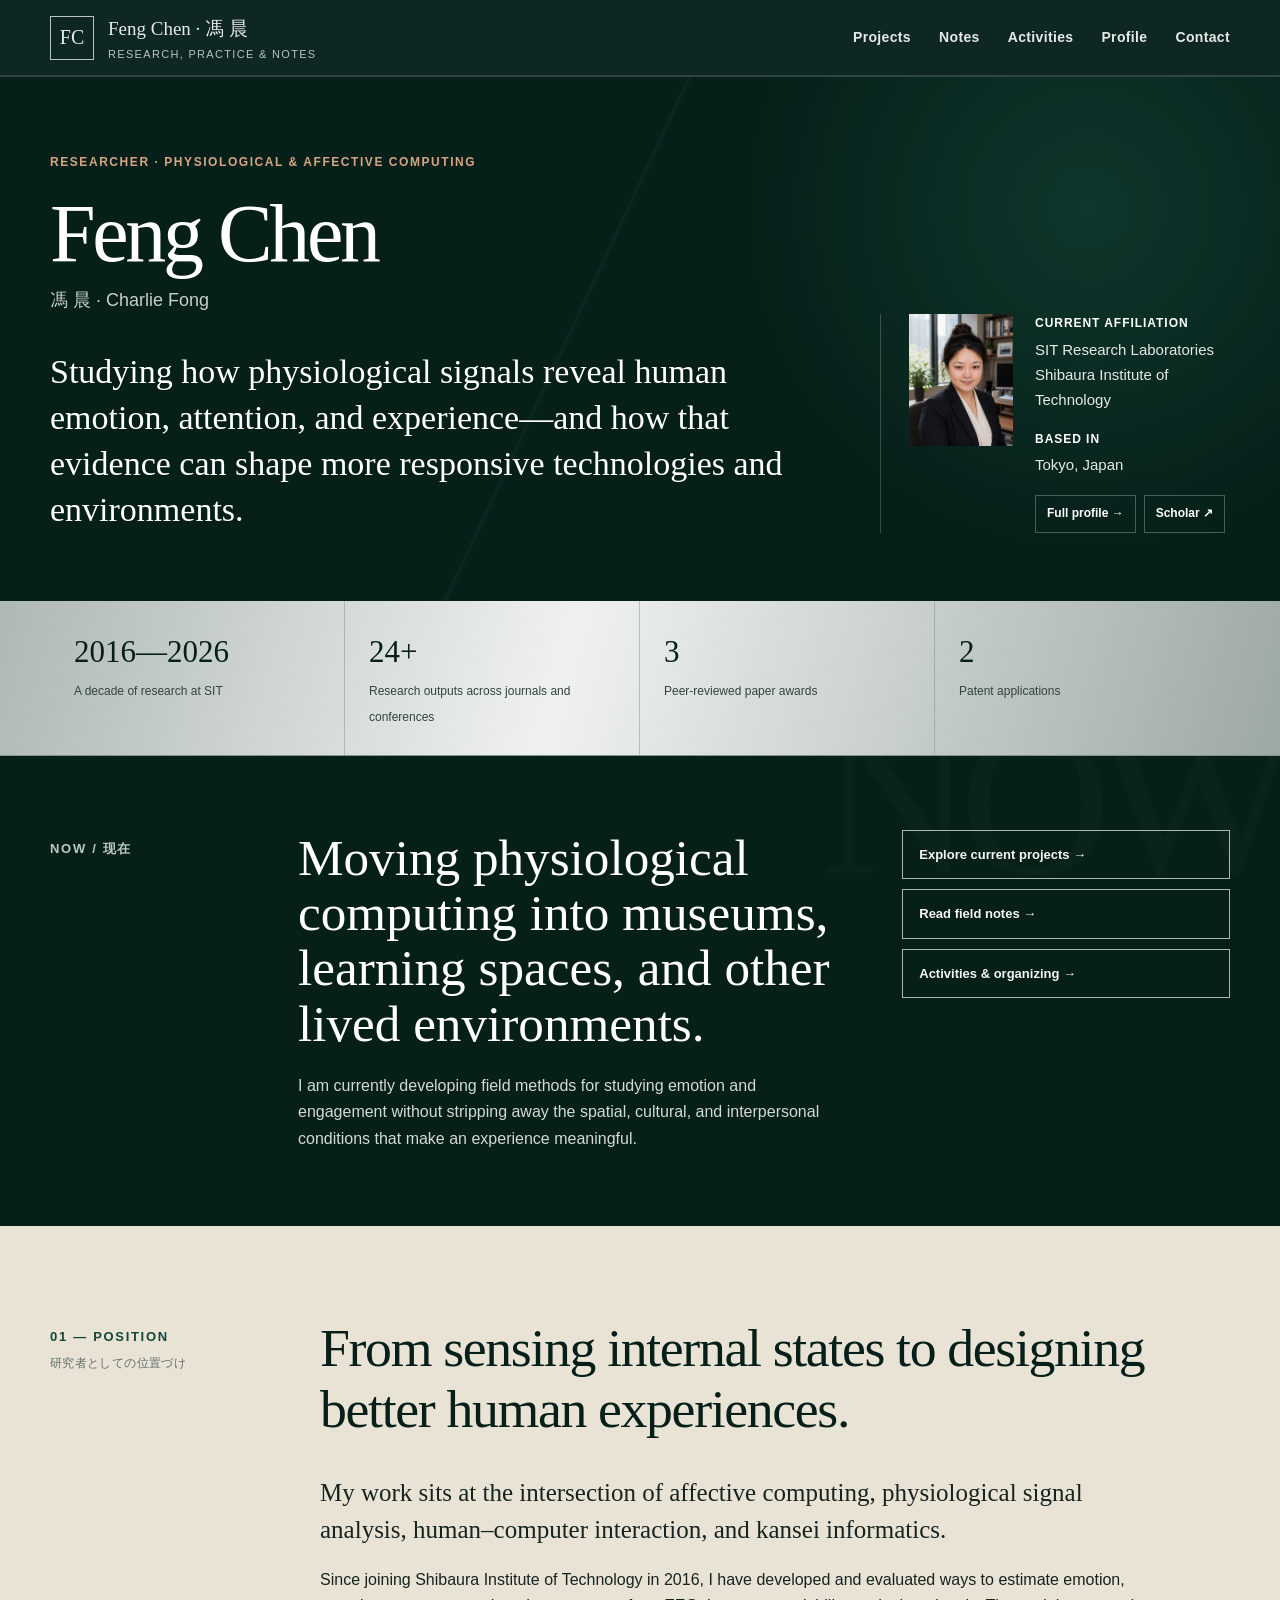
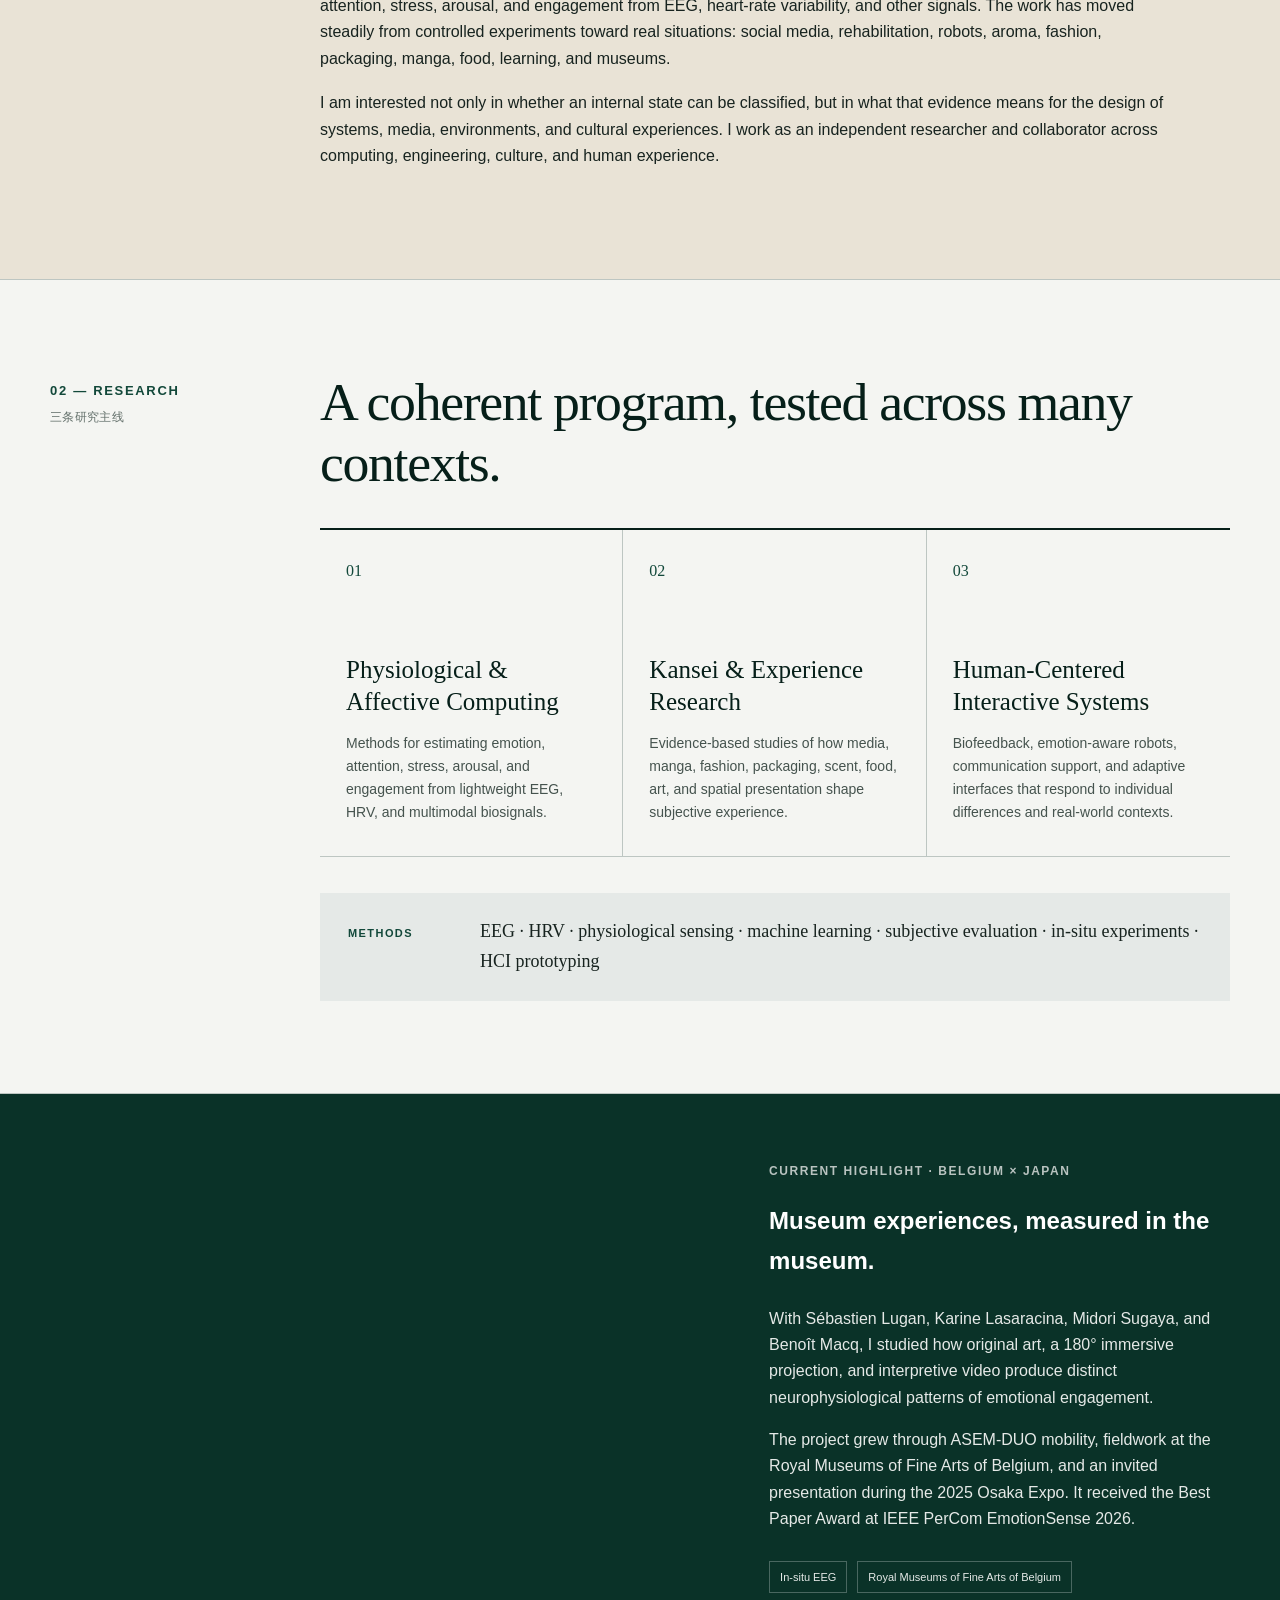
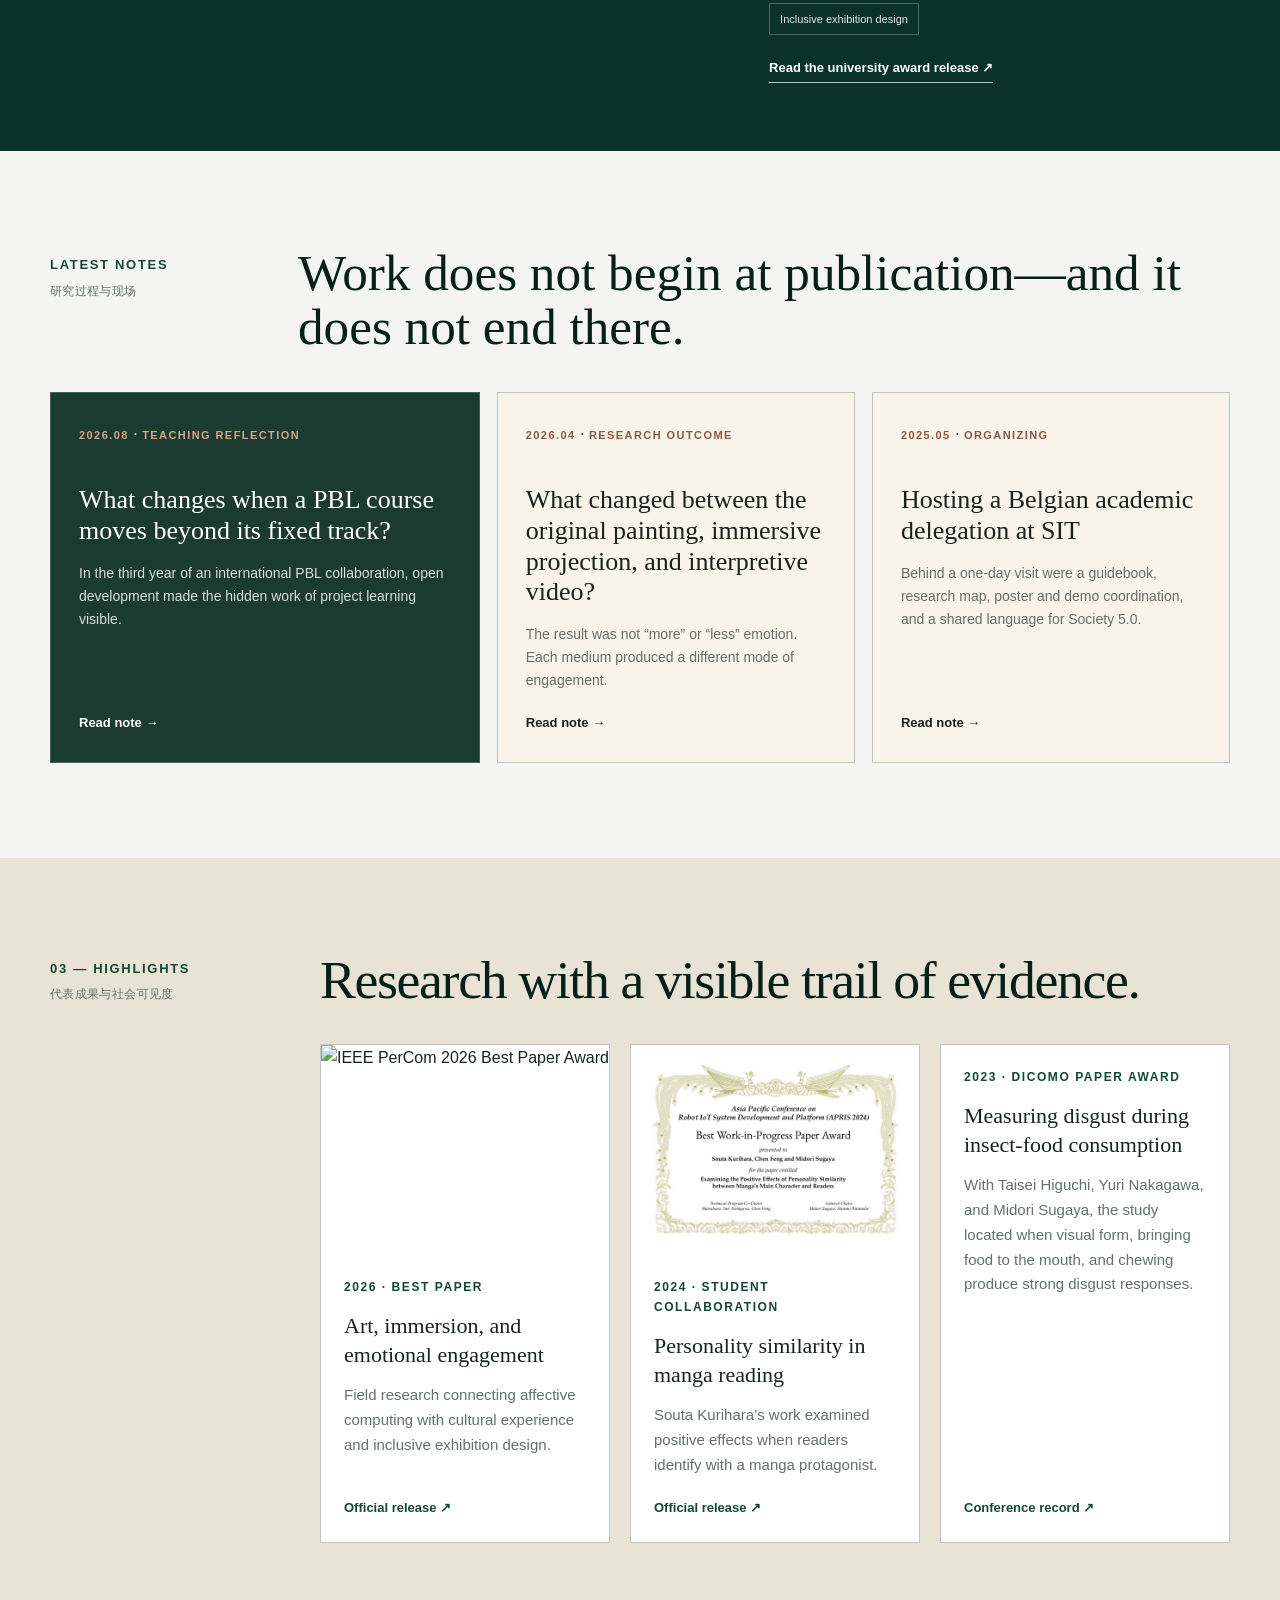
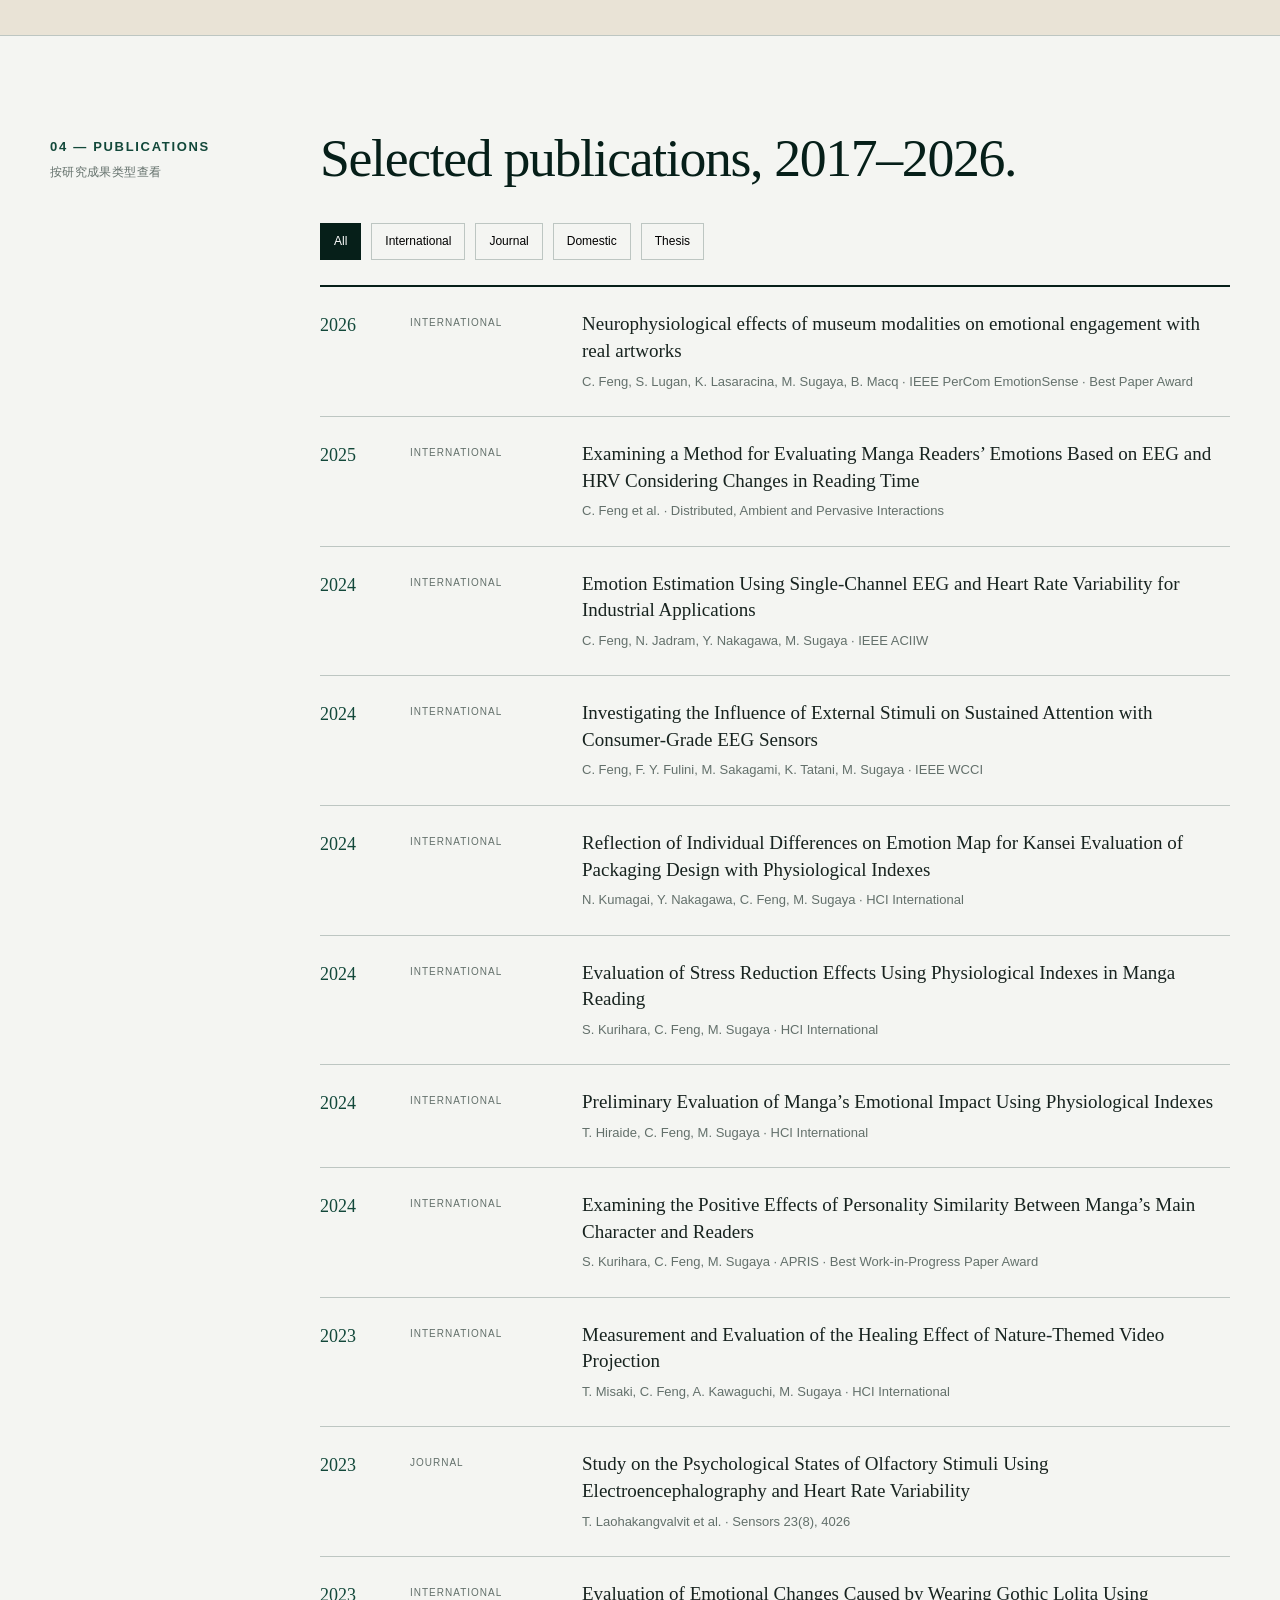
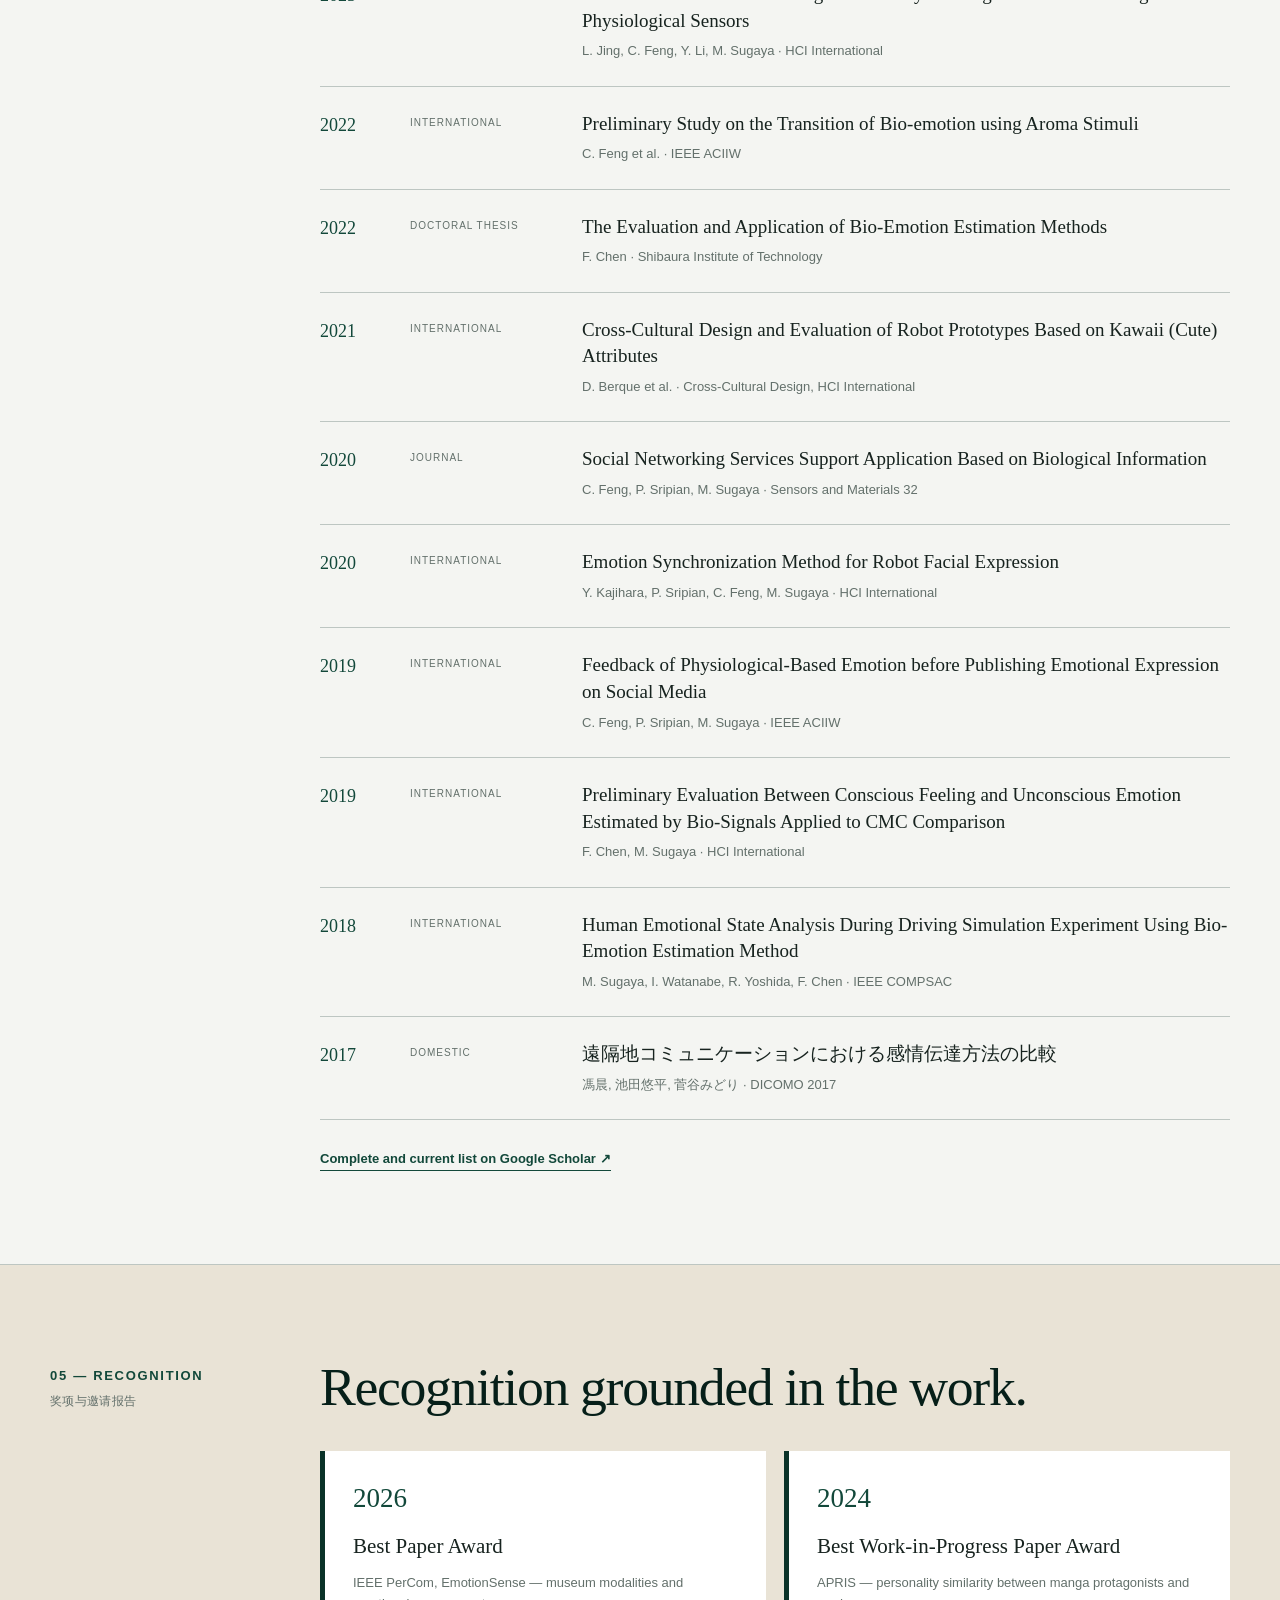
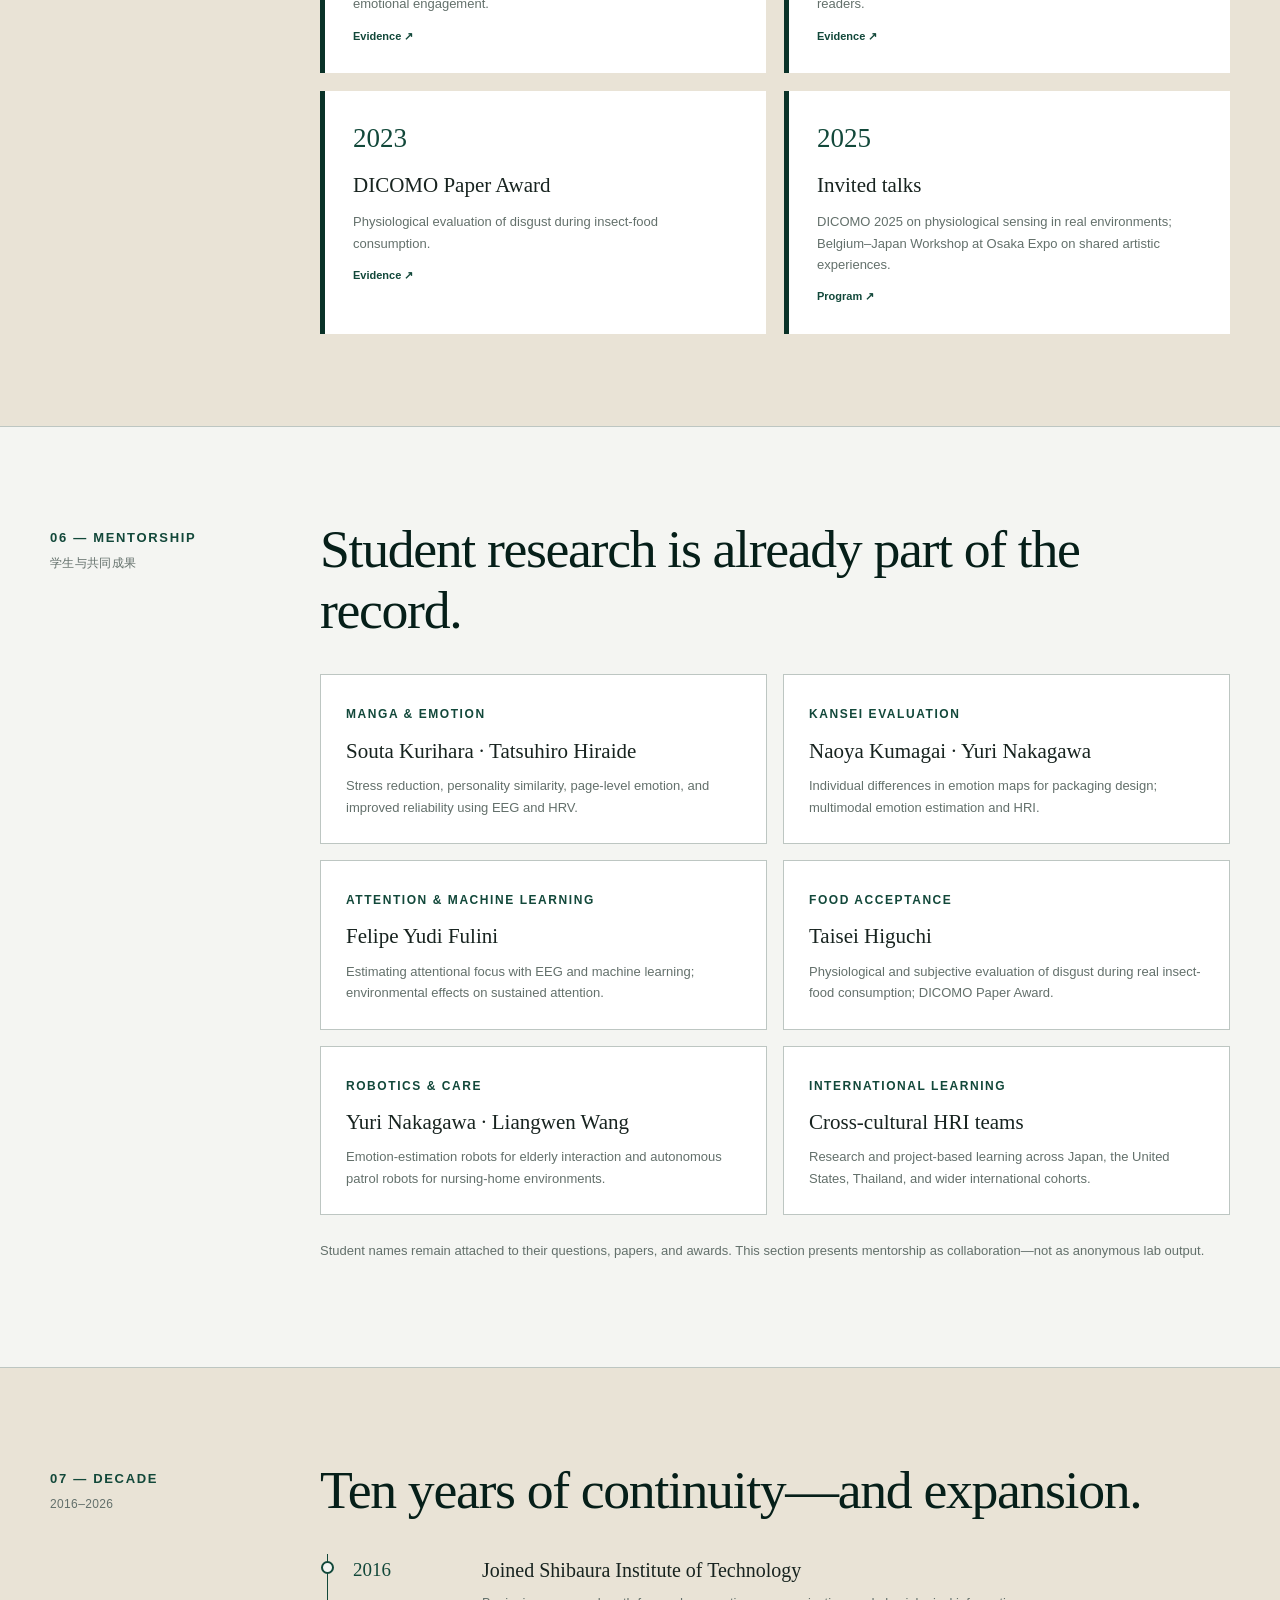
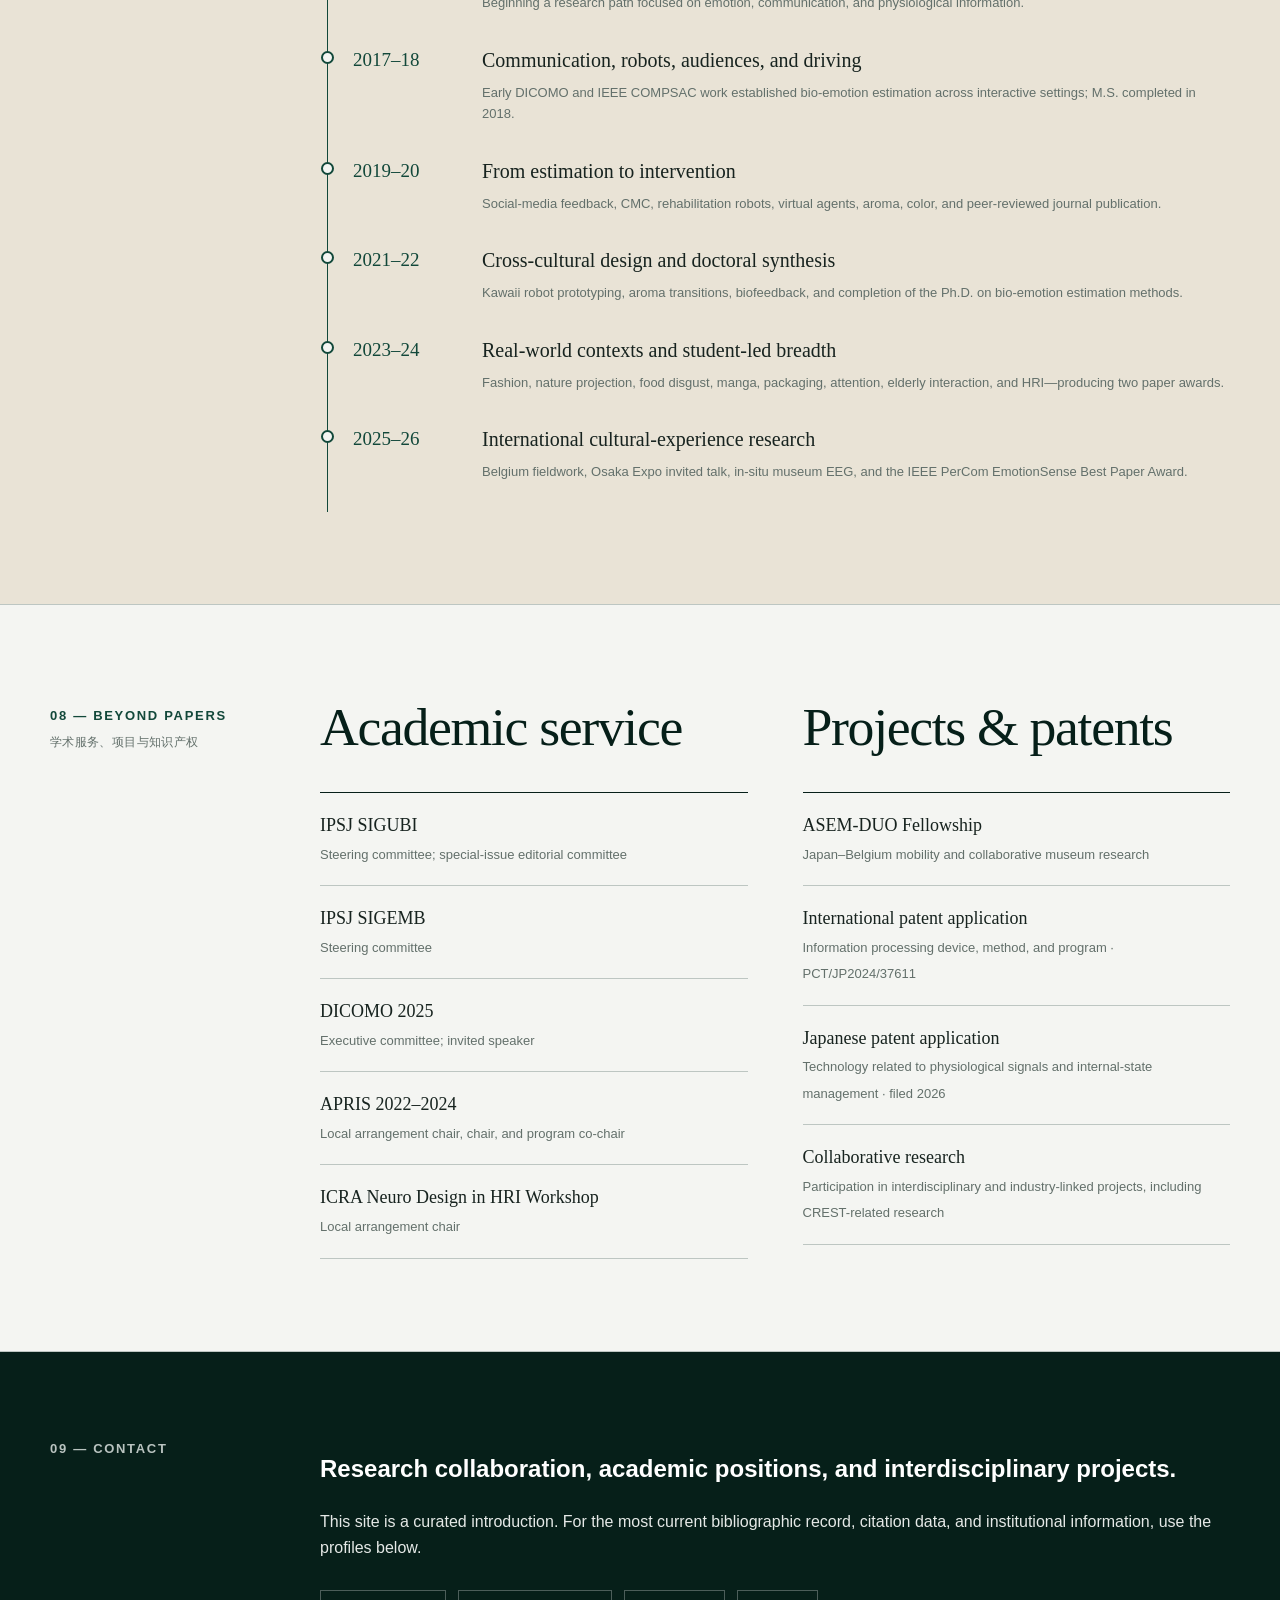
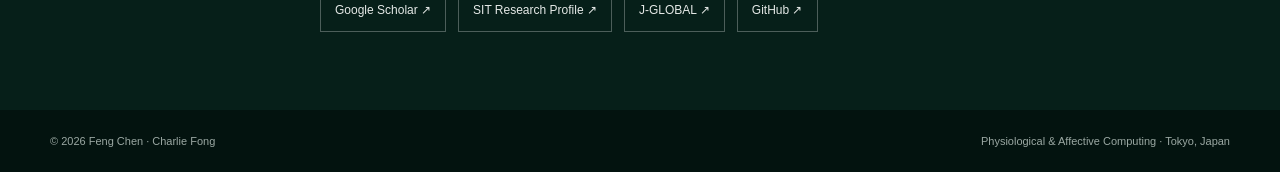
==== commit 270ace4b: "Feature latest PBL note on homepage" ====
--- a/index.html
+++ b/index.html
@@ -45,7 +45,7 @@
     <section class="section" id="research"><div class="wrap section-grid"><div class="section-label">02 — Research<span>三条研究主线</span></div><div><h2>A coherent program, tested across many contexts.</h2><div class="programs"><article class="program"><span class="num">01</span><h3>Physiological & Affective Computing</h3><p>Methods for estimating emotion, attention, stress, arousal, and engagement from lightweight EEG, HRV, and multimodal biosignals.</p></article><article class="program"><span class="num">02</span><h3>Kansei & Experience Research</h3><p>Evidence-based studies of how media, manga, fashion, packaging, scent, food, art, and spatial presentation shape subjective experience.</p></article><article class="program"><span class="num">03</span><h3>Human-Centered Interactive Systems</h3><p>Biofeedback, emotion-aware robots, communication support, and adaptive interfaces that respond to individual differences and real-world contexts.</p></article></div><div class="methods"><b>Methods</b><span>EEG · HRV · physiological sensing · machine learning · subjective evaluation · in-situ experiments · HCI prototyping</span></div></div></div></section>
 
     <section class="feature-grid"><div class="feature-image" role="img" aria-label="Feng Chen presenting museum experience research"></div><div class="feature-copy"><div class="tag">Current highlight · Belgium × Japan</div><h2>Museum experiences, measured in the museum.</h2><p>With Sébastien Lugan, Karine Lasaracina, Midori Sugaya, and Benoît Macq, I studied how original art, a 180° immersive projection, and interpretive video produce distinct neurophysiological patterns of emotional engagement.</p><p>The project grew through ASEM-DUO mobility, fieldwork at the Royal Museums of Fine Arts of Belgium, and an invited presentation during the 2025 Osaka Expo. It received the Best Paper Award at IEEE PerCom EmotionSense 2026.</p><div class="evidence"><span>In-situ EEG</span><span>Royal Museums of Fine Arts of Belgium</span><span>Inclusive exhibition design</span></div><a class="award" href="https://www.shibaura-it.ac.jp/headline/award/20260526_7070_238.html">Read the university award release ↗</a></div></section>
-    <section class="latest"><div class="wrap"><div class="latest-head"><div class="section-label">Latest notes<span>研究过程与现场</span></div><h2>Work does not begin at publication—and it does not end there.</h2></div><div class="note-grid"><article class="note-card"><div><time>2026.04</time> · <span class="kind">Research outcome</span></div><h3>What changed between the original painting, immersive projection, and interpretive video?</h3><p>The result was not “more” or “less” emotion. Each medium produced a different mode of engagement.</p><a href="notes.html#museum-modalities">Read note →</a></article><article class="note-card"><div><time>2025.05</time> · <span class="kind">Organizing</span></div><h3>Hosting a Belgian academic delegation at SIT</h3><p>Behind a one-day visit were a guidebook, research map, poster and demo coordination, and a shared language for Society 5.0.</p><a href="notes.html#belgian-delegation">Read note →</a></article><article class="note-card"><div><time>2025.04</time> · <span class="kind">Fieldwork</span></div><h3>What a laboratory cannot reproduce about a museum</h3><p>Noise, movement, hesitation, lighting, and unfamiliar equipment were not merely artifacts; they were part of the field setting.</p><a href="notes.html#museum-fieldwork">Read note →</a></article></div></div></section>
+    <section class="latest"><div class="wrap"><div class="latest-head"><div class="section-label">Latest notes<span>研究过程与现场</span></div><h2>Work does not begin at publication—and it does not end there.</h2></div><div class="note-grid"><article class="note-card"><div><time>2026.08</time> · <span class="kind">Teaching reflection</span></div><h3>What changes when a PBL course moves beyond its fixed track?</h3><p>In the third year of an international PBL collaboration, open development made the hidden work of project learning visible.</p><a href="notes.html#pbl-beyond-the-track">Read note →</a></article><article class="note-card"><div><time>2026.04</time> · <span class="kind">Research outcome</span></div><h3>What changed between the original painting, immersive projection, and interpretive video?</h3><p>The result was not “more” or “less” emotion. Each medium produced a different mode of engagement.</p><a href="notes.html#museum-modalities">Read note →</a></article><article class="note-card"><div><time>2025.05</time> · <span class="kind">Organizing</span></div><h3>Hosting a Belgian academic delegation at SIT</h3><p>Behind a one-day visit were a guidebook, research map, poster and demo coordination, and a shared language for Society 5.0.</p><a href="notes.html#belgian-delegation">Read note →</a></article></div></div></section>
 
     <section class="section" id="work"><div class="wrap section-grid"><div class="section-label">03 — Highlights<span>代表成果与社会可见度</span></div><div><h2>Research with a visible trail of evidence.</h2><div class="highlights"><article class="highlight"><img src="https://www.shibaura-it.ac.jp/assets/FENG-CHEN-s.jpg" alt="IEEE PerCom 2026 Best Paper Award"><div class="highlight-body"><span class="tag">2026 · Best Paper</span><h3>Art, immersion, and emotional engagement</h3><p>Field research connecting affective computing with cultural experience and inclusive exhibition design.</p><a href="https://www.shibaura-it.ac.jp/headline/award/20260526_7070_238.html">Official release ↗</a></div></article><article class="highlight"><img class="award-certificate" src="[data-uri]" alt="APRIS 2024 Best Work-in-Progress Paper Award certificate"><div class="highlight-body"><span class="tag">2024 · Student collaboration</span><h3>Personality similarity in manga reading</h3><p>Souta Kurihara’s work examined positive effects when readers identify with a manga protagonist.</p><a href="https://www.shibaura-it.ac.jp/headline/award/20250107_7070_004.html">Official release ↗</a></div></article><article class="highlight"><div class="highlight-body"><span class="tag">2023 · DICOMO Paper Award</span><h3>Measuring disgust during insect-food consumption</h3><p>With Taisei Higuchi, Yuri Nakagawa, and Midori Sugaya, the study located when visual form, bringing food to the mouth, and chewing produce strong disgust responses.</p><a href="https://tsys.jp/dicomo/2023/program/program_abst.html">Conference record ↗</a></div></article></div></div></div></section>
 
